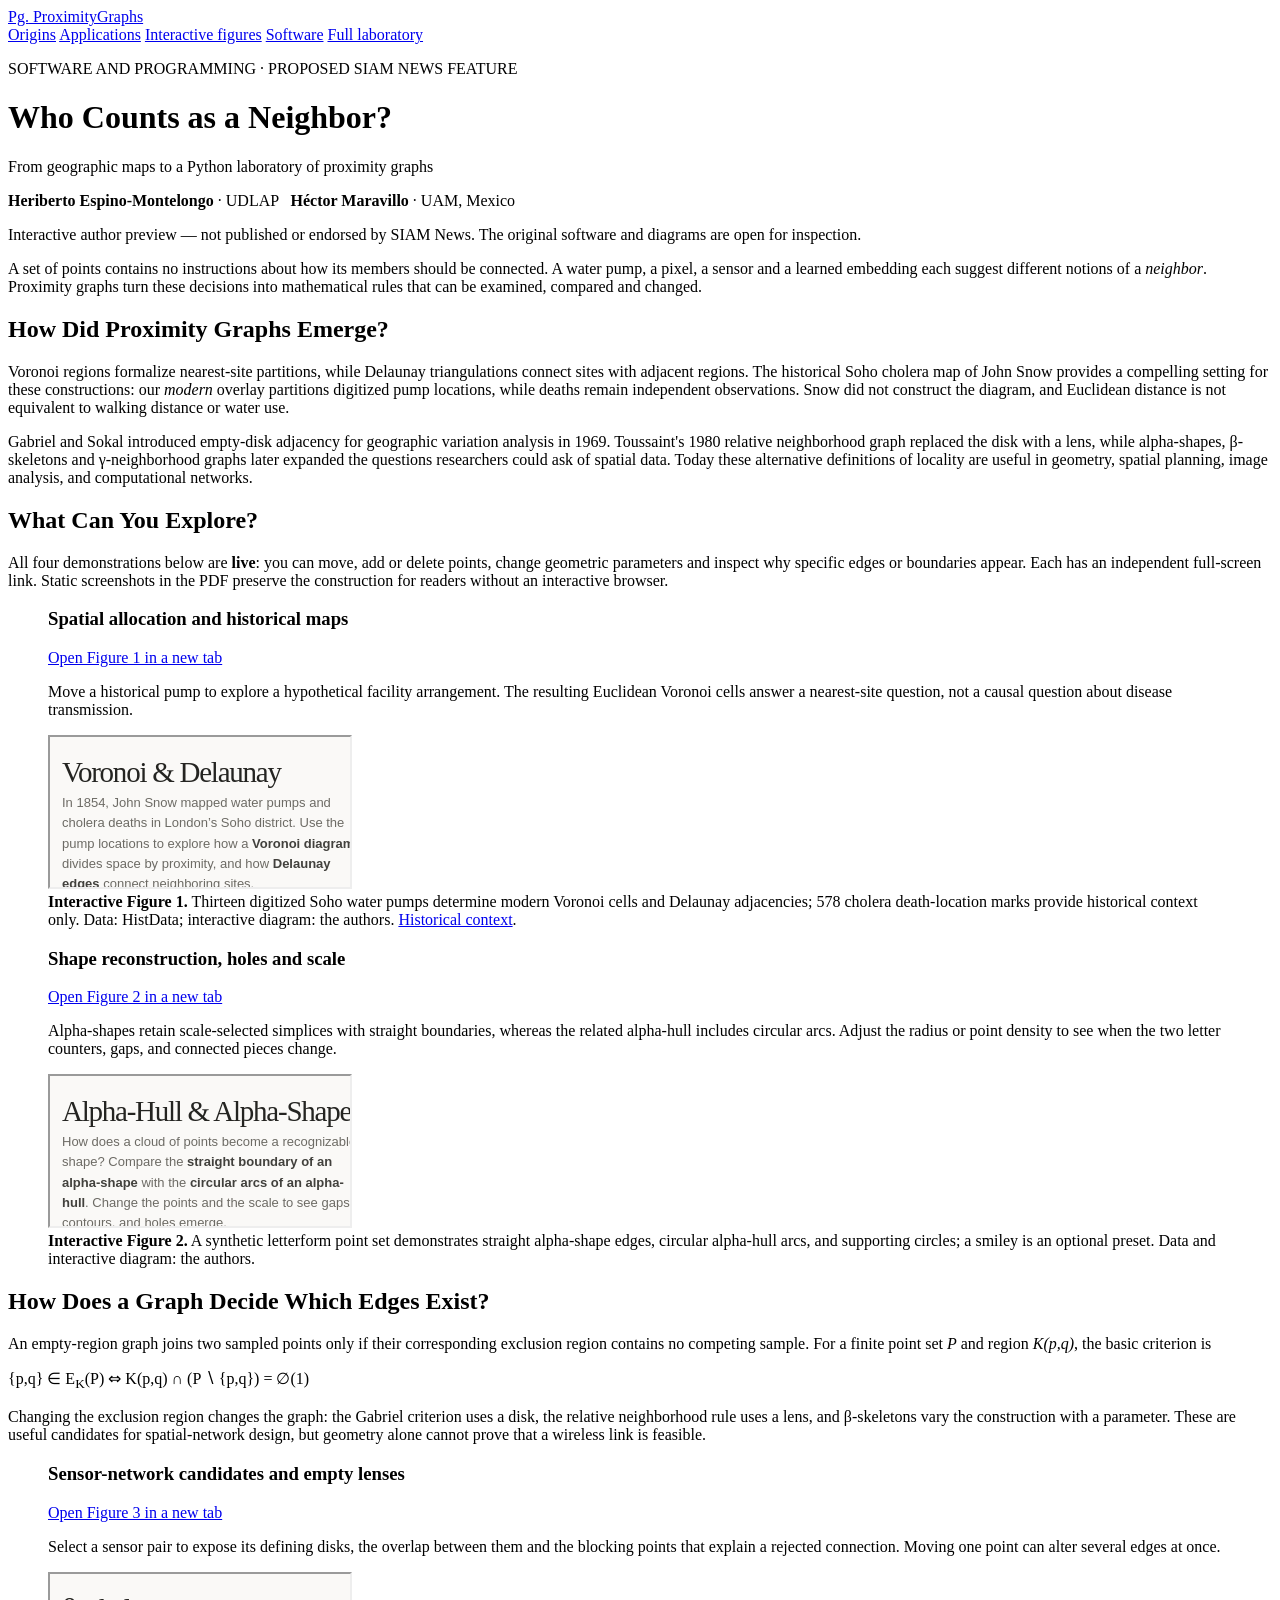
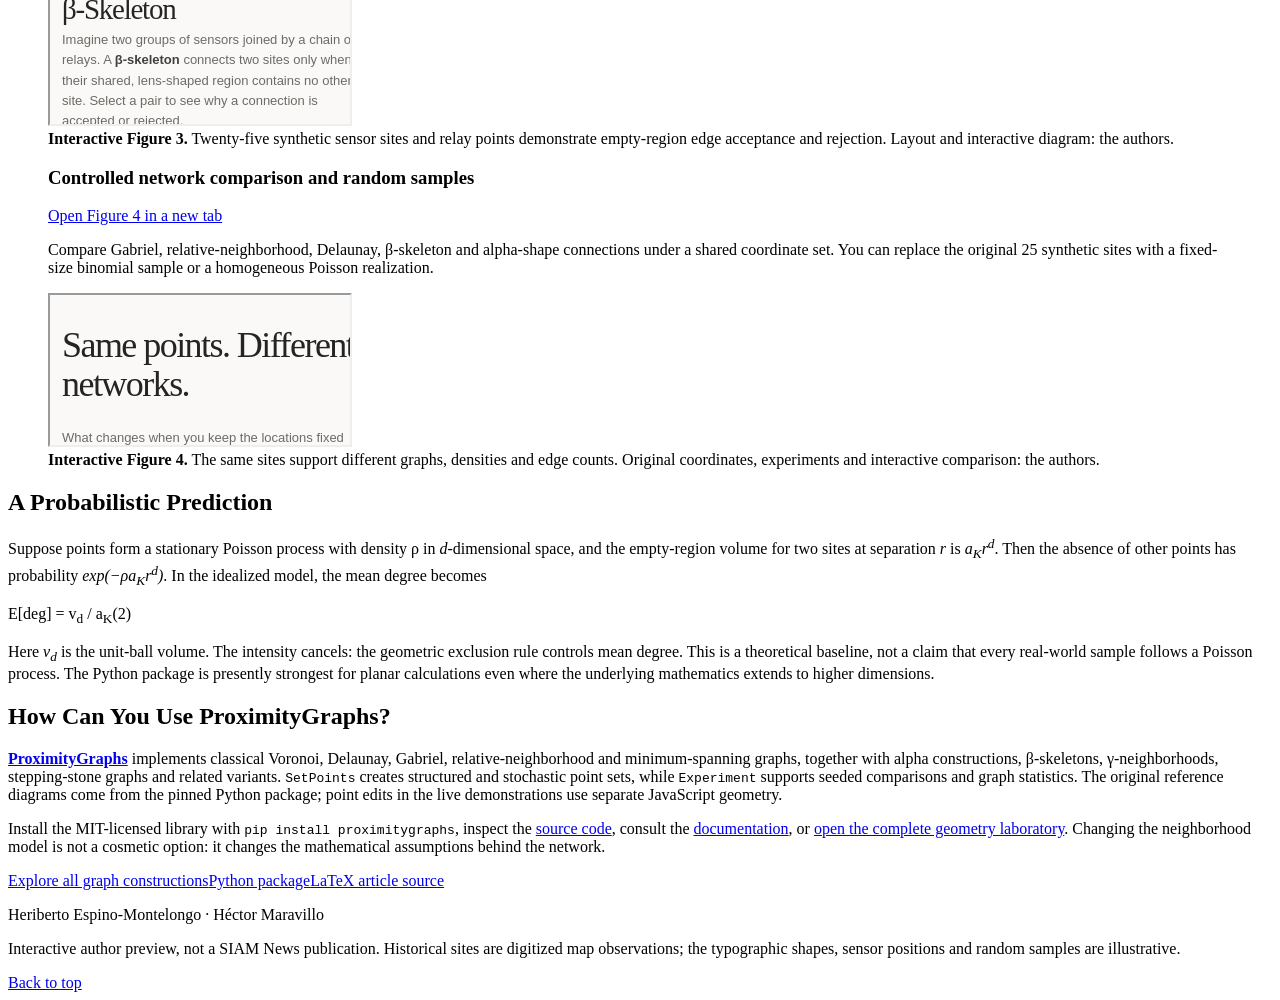
==== site/article.html @ e871942f "Create VisualPDE-style online article with four real embedded geometry laboratories, equations and c" ====
<!doctype html>
<html lang="en">
<head>
  <meta charset="utf-8">
  <meta name="viewport" content="width=device-width, initial-scale=1">
  <meta name="theme-color" content="#faf9f7">
  <meta name="description" content="Four live proximity graph experiments: historical Voronoi regions, alpha shape reconstruction, beta skeletons and controlled graph comparisons.">
  <meta property="og:title" content="Who Counts as a Neighbor? — Interactive ProximityGraphs Article">
  <meta property="og:description" content="The mathematics, history, applications, and four interactive geometric graph demonstrations.">
  <title>Who Counts as a Neighbor? | Interactive Article</title>
  <link rel="stylesheet" href="article.css">
</head>
<body>
  <header class="article-nav">
    <a class="article-brand" href="./"><span class="brand-mark">Pg.</span> ProximityGraphs</a>
    <nav aria-label="Article navigation">
      <a href="#history">Origins</a>
      <a href="#applications">Applications</a>
      <a href="#figure1">Interactive figures</a>
      <a href="#software">Software</a>
      <a href="./">Full laboratory</a>
    </nav>
  </header>
  <main class="article-content" id="top">
    <header class="article-heading">
      <p class="eyebrow">SOFTWARE AND PROGRAMMING · PROPOSED SIAM NEWS FEATURE</p>
      <h1>Who Counts as a Neighbor?</h1>
      <p class="subtitle">From geographic maps to a Python laboratory of proximity graphs</p>
      <p class="article-authors"><strong>Heriberto Espino-Montelongo</strong> <span>· UDLAP</span> &nbsp; <strong>Héctor Maravillo</strong> <span>· UAM, Mexico</span></p>
      <p class="draft-note">Interactive author preview — not published or endorsed by SIAM News. The original software and diagrams are open for inspection.</p>
    </header>
    <p class="article-lead">A set of points contains no instructions about how its members should be connected. A water pump, a pixel, a sensor and a learned embedding each suggest different notions of a <em>neighbor</em>. Proximity graphs turn these decisions into mathematical rules that can be examined, compared and changed.</p>
    <section id="history" class="article-section">
      <h2>How Did Proximity Graphs Emerge?</h2>
      <p>Voronoi regions formalize nearest-site partitions, while Delaunay triangulations connect sites with adjacent regions. The historical Soho cholera map of John Snow provides a compelling setting for these constructions: our <em>modern</em> overlay partitions digitized pump locations, while deaths remain independent observations. Snow did not construct the diagram, and Euclidean distance is not equivalent to walking distance or water use.</p>
      <p>Gabriel and Sokal introduced empty-disk adjacency for geographic variation analysis in 1969. Toussaint's 1980 relative neighborhood graph replaced the disk with a lens, while alpha-shapes, β-skeletons and γ-neighborhood graphs later expanded the questions researchers could ask of spatial data. Today these alternative definitions of locality are useful in geometry, spatial planning, image analysis, and computational networks.</p>
    </section>
    <section id="applications" class="article-section">
      <h2>What Can You Explore?</h2>
      <p>All four demonstrations below are <strong>live</strong>: you can move, add or delete points, change geometric parameters and inspect why specific edges or boundaries appear. Each has an independent full-screen link. Static screenshots in the PDF preserve the construction for readers without an interactive browser.</p>
    </section>
    <figure class="interactive-figure" id="figure1">
      <div class="figure-top"><h3>Spatial allocation and historical maps</h3><a href="./?embed=water" target="_blank" rel="noopener noreferrer">Open Figure 1 in a new tab</a></div>
      <p>Move a historical pump to explore a hypothetical facility arrangement. The resulting Euclidean Voronoi cells answer a nearest-site question, not a causal question about disease transmission.</p>
      <div class="embed-shell">
        <iframe src="./?embed=water" title="Interactive Figure 1: John Snow water pumps, Voronoi cells and Delaunay edges" loading="lazy"></iframe>
      </div>
      <figcaption><strong>Interactive Figure 1.</strong> Thirteen digitized Soho water pumps determine modern Voronoi cells and Delaunay adjacencies; 578 cholera death-location marks provide historical context only. Data: HistData; interactive diagram: the authors. <a href="#history">Historical context</a>.</figcaption>
    </figure>
    <figure class="interactive-figure" id="figure2">
      <div class="figure-top"><h3>Shape reconstruction, holes and scale</h3><a href="./?embed=habitat" target="_blank" rel="noopener noreferrer">Open Figure 2 in a new tab</a></div>
      <p>Alpha-shapes retain scale-selected simplices with straight boundaries, whereas the related alpha-hull includes circular arcs. Adjust the radius or point density to see when the two letter counters, gaps, and connected pieces change.</p>
      <div class="embed-shell">
        <iframe src="./?embed=habitat" title="Interactive Figure 2: serif Pg alpha shape, circular alpha hull, and supporting circles" loading="lazy"></iframe>
      </div>
      <figcaption><strong>Interactive Figure 2.</strong> A synthetic letterform point set demonstrates straight alpha-shape edges, circular alpha-hull arcs, and supporting circles; a smiley is an optional preset. Data and interactive diagram: the authors.</figcaption>
    </figure>
    <section class="article-section" id="empty-regions">
      <h2>How Does a Graph Decide Which Edges Exist?</h2>
      <p>An empty-region graph joins two sampled points only if their corresponding exclusion region contains no competing sample. For a finite point set <em>P</em> and region <em>K(p,q)</em>, the basic criterion is</p>
      <div class="equation" role="math" aria-label="An edge p q exists if and only if K of p q intersection P without p and q is empty. Equation one.">
        <span>{p,q} ∈ E<sub>K</sub>(P) ⇔ K(p,q) ∩ (P ∖ {p,q}) = ∅</span><span class="equation-number">(1)</span>
      </div>
      <p>Changing the exclusion region changes the graph: the Gabriel criterion uses a disk, the relative neighborhood rule uses a lens, and β-skeletons vary the construction with a parameter. These are useful candidates for spatial-network design, but geometry alone cannot prove that a wireless link is feasible.</p>
    </section>
    <figure class="interactive-figure" id="figure3">
      <div class="figure-top"><h3>Sensor-network candidates and empty lenses</h3><a href="./?embed=sensors" target="_blank" rel="noopener noreferrer">Open Figure 3 in a new tab</a></div>
      <p>Select a sensor pair to expose its defining disks, the overlap between them and the blocking points that explain a rejected connection. Moving one point can alter several edges at once.</p>
      <div class="embed-shell">
        <iframe src="./?embed=sensors" title="Interactive Figure 3: beta-skeleton sensor edges and empty-lune witnesses" loading="lazy"></iframe>
      </div>
      <figcaption><strong>Interactive Figure 3.</strong> Twenty-five synthetic sensor sites and relay points demonstrate empty-region edge acceptance and rejection. Layout and interactive diagram: the authors.</figcaption>
    </figure>
    <figure class="interactive-figure" id="figure4">
      <div class="figure-top"><h3>Controlled network comparison and random samples</h3><a href="./?embed=compare" target="_blank" rel="noopener noreferrer">Open Figure 4 in a new tab</a></div>
      <p>Compare Gabriel, relative-neighborhood, Delaunay, β-skeleton and alpha-shape connections under a shared coordinate set. You can replace the original 25 synthetic sites with a fixed-size binomial sample or a homogeneous Poisson realization.</p>
      <div class="embed-shell">
        <iframe src="./?embed=compare" title="Interactive Figure 4: two geometric graphs constructed on the exact same points" loading="lazy"></iframe>
      </div>
      <figcaption><strong>Interactive Figure 4.</strong> The same sites support different graphs, densities and edge counts. Original coordinates, experiments and interactive comparison: the authors.</figcaption>
    </figure>
    <section class="article-section" id="probability">
      <h2>A Probabilistic Prediction</h2>
      <p>Suppose points form a stationary Poisson process with density ρ in <em>d</em>-dimensional space, and the empty-region volume for two sites at separation <em>r</em> is <em>a<sub>K</sub>r<sup>d</sup></em>. Then the absence of other points has probability <em>exp(−ρa<sub>K</sub>r<sup>d</sup>)</em>. In the idealized model, the mean degree becomes</p>
      <div class="equation" role="math" aria-label="Expected degree equals v sub d divided by a sub K. Equation two.">
        <span>E[deg] = v<sub>d</sub> / a<sub>K</sub></span><span class="equation-number">(2)</span>
      </div>
      <p>Here <em>v<sub>d</sub></em> is the unit-ball volume. The intensity cancels: the geometric exclusion rule controls mean degree. This is a theoretical baseline, not a claim that every real-world sample follows a Poisson process. The Python package is presently strongest for planar calculations even where the underlying mathematics extends to higher dimensions.</p>
    </section>
    <section class="article-section" id="software">
      <h2>How Can You Use ProximityGraphs?</h2>
      <p><a href="https://github.com/ProximityGraphs/ProximityGraphs" target="_blank" rel="noopener noreferrer"><strong>ProximityGraphs</strong></a> implements classical Voronoi, Delaunay, Gabriel, relative-neighborhood and minimum-spanning graphs, together with alpha constructions, β-skeletons, γ-neighborhoods, stepping-stone graphs and related variants. <code>SetPoints</code> creates structured and stochastic point sets, while <code>Experiment</code> supports seeded comparisons and graph statistics. The original reference diagrams come from the pinned Python package; point edits in the live demonstrations use separate JavaScript geometry.</p>
      <p>Install the MIT-licensed library with <code>pip install proximitygraphs</code>, inspect the <a href="https://github.com/ProximityGraphs/ProximityGraphs" target="_blank" rel="noopener noreferrer">source code</a>, consult the <a href="https://proximitygraphs.github.io/ProximityGraphs/" target="_blank" rel="noopener noreferrer">documentation</a>, or <a href="./">open the complete geometry laboratory</a>. Changing the neighborhood model is not a cosmetic option: it changes the mathematical assumptions behind the network.</p>
      <div class="article-cta"><a href="./">Explore all graph constructions</a><a href="https://pypi.org/project/proximitygraphs/" target="_blank" rel="noopener noreferrer">Python package</a><a href="https://github.com/heri-espino/proximitygraphs-siam-figures/blob/main/article/main.tex" target="_blank" rel="noopener noreferrer">LaTeX article source</a></div>
    </section>
    <footer class="article-footer"><p>Heriberto Espino-Montelongo · Héctor Maravillo</p><p>Interactive author preview, not a SIAM News publication. Historical sites are digitized map observations; the typographic shapes, sensor positions and random samples are illustrative.</p><a href="#top">Back to top</a></footer>
  </main>
</body>
</html>
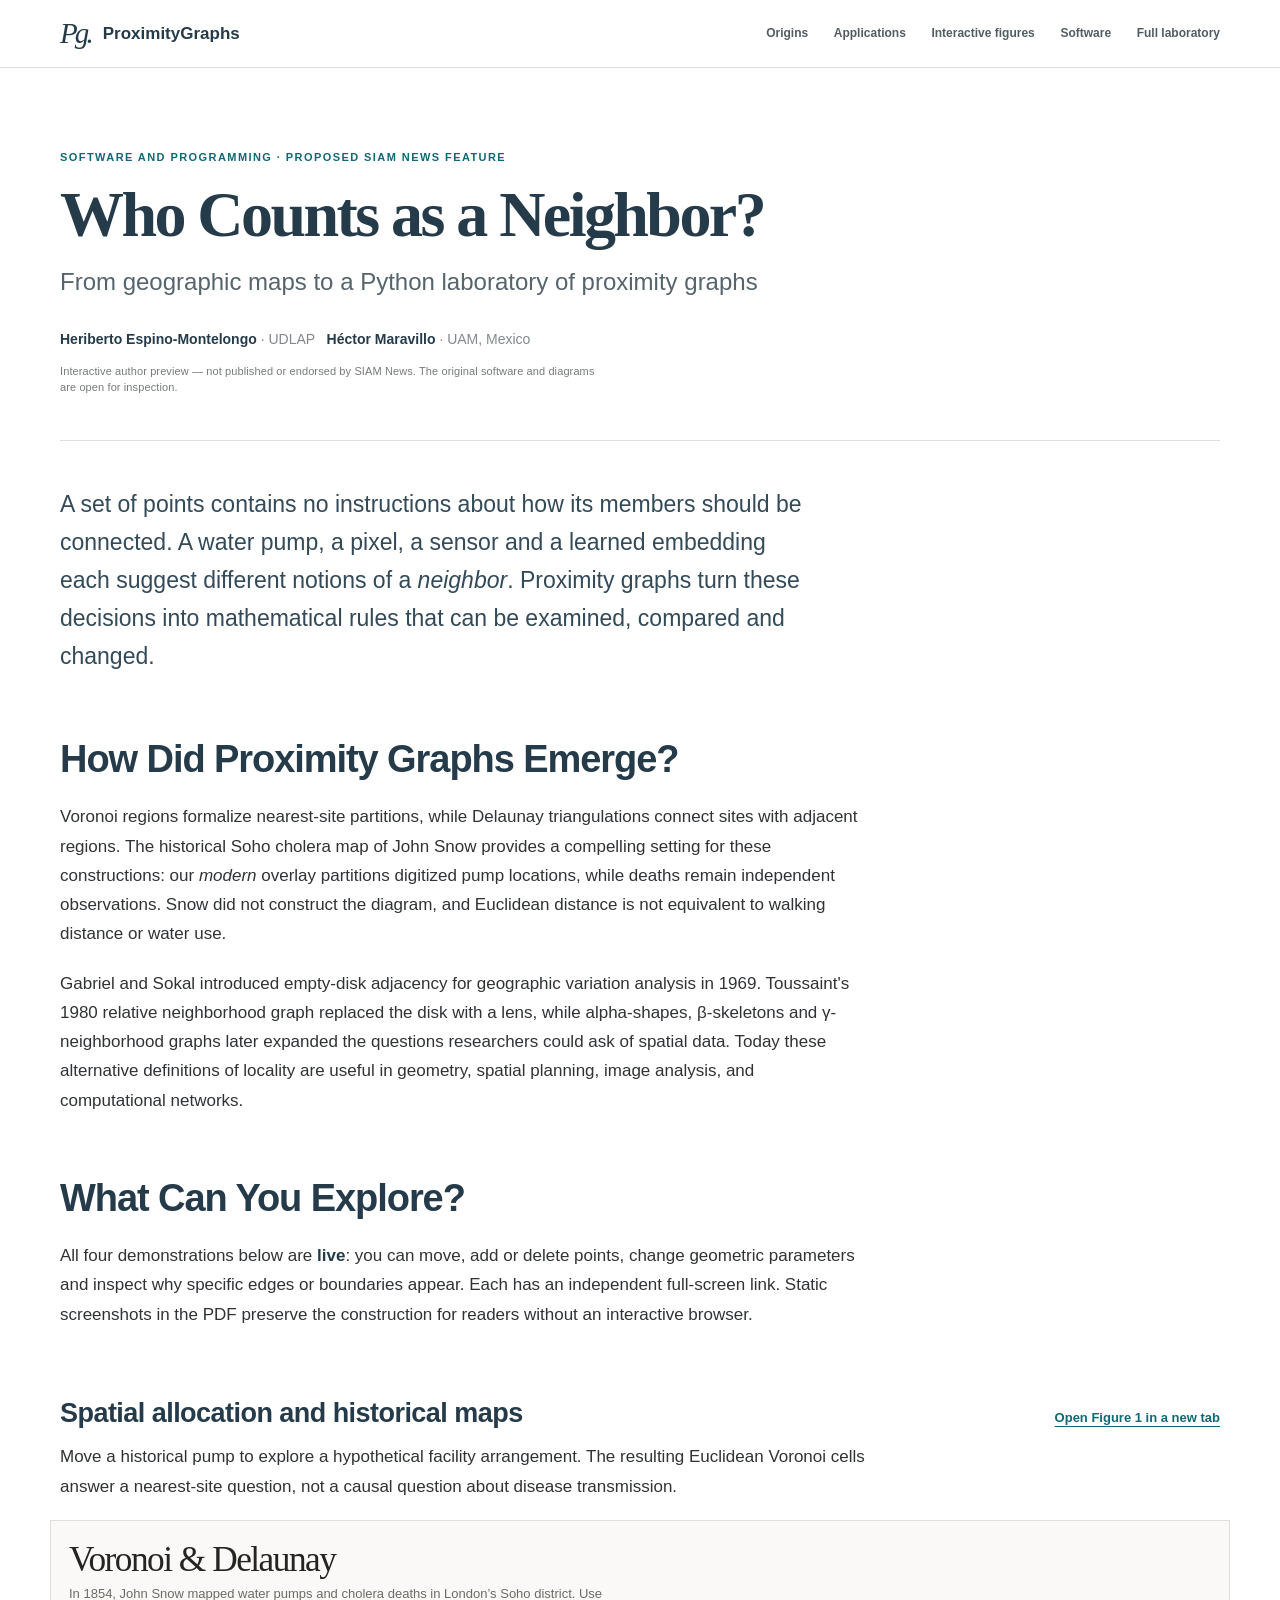
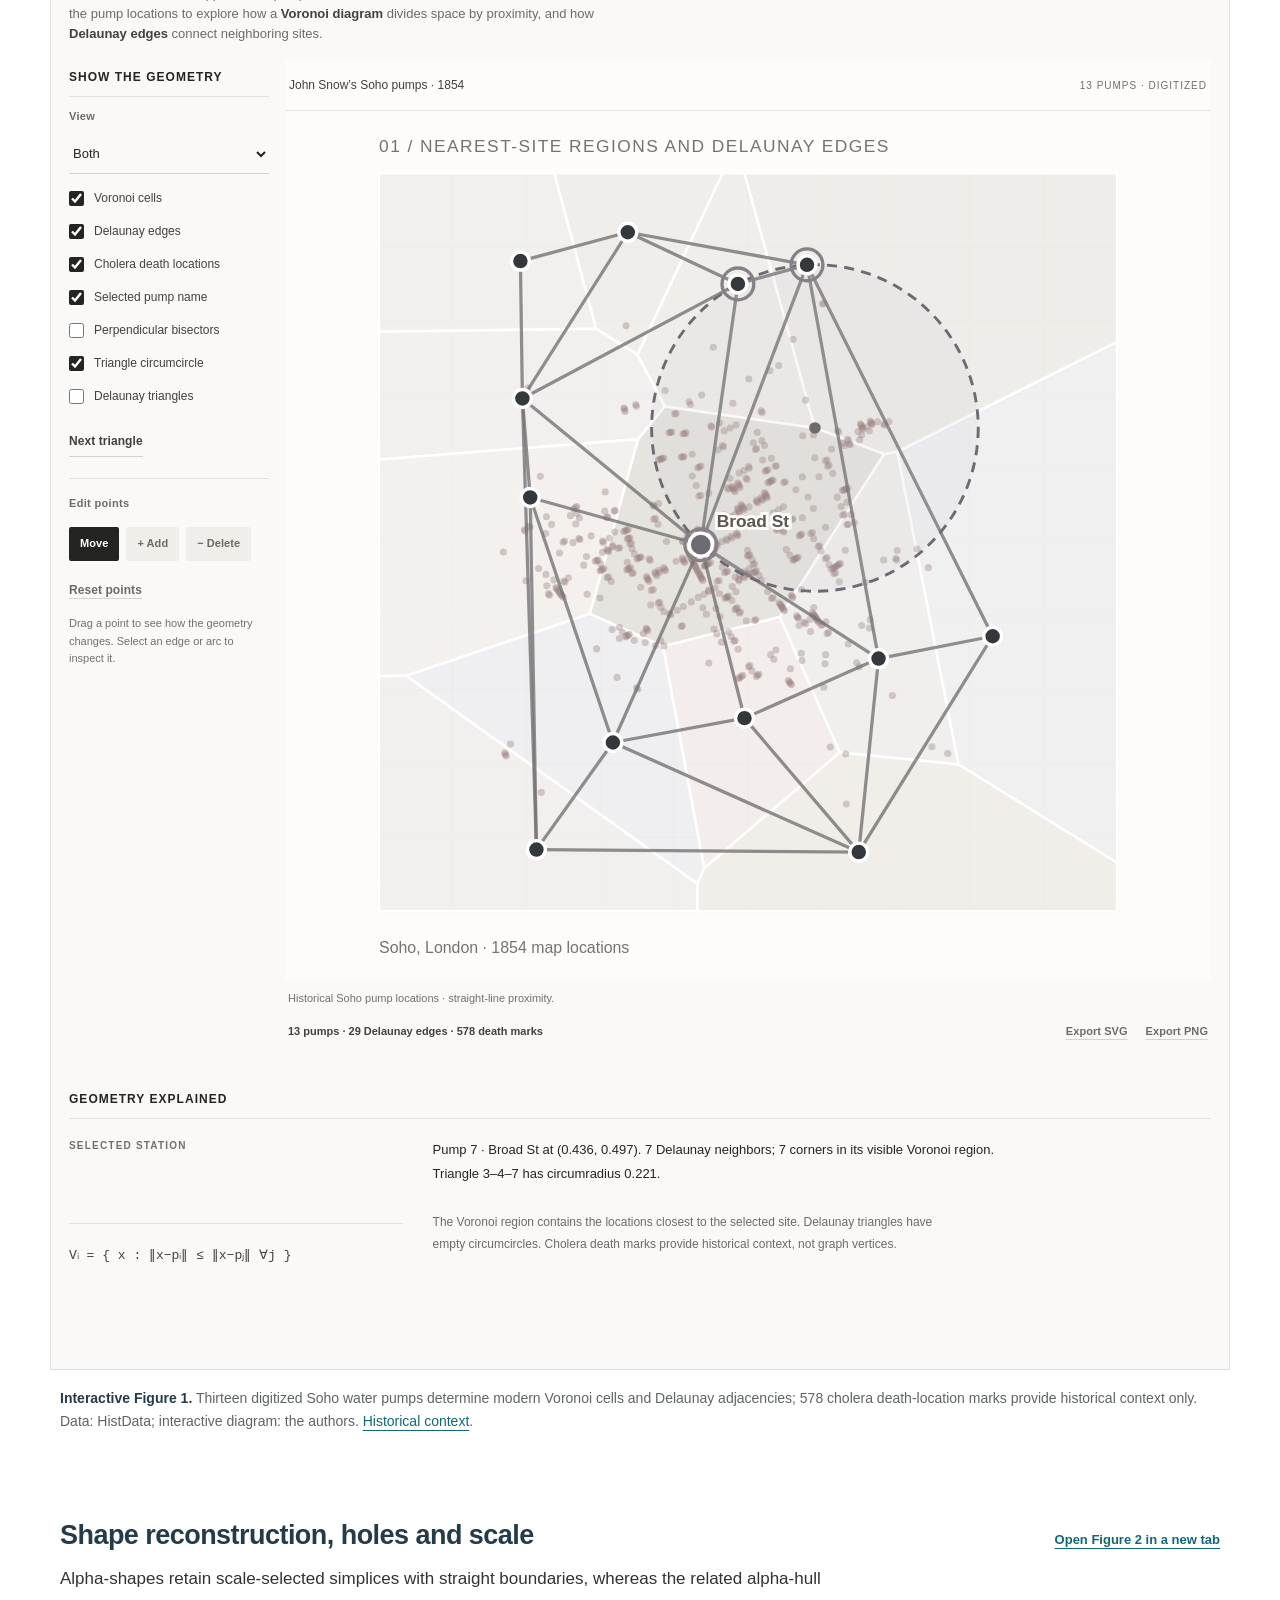
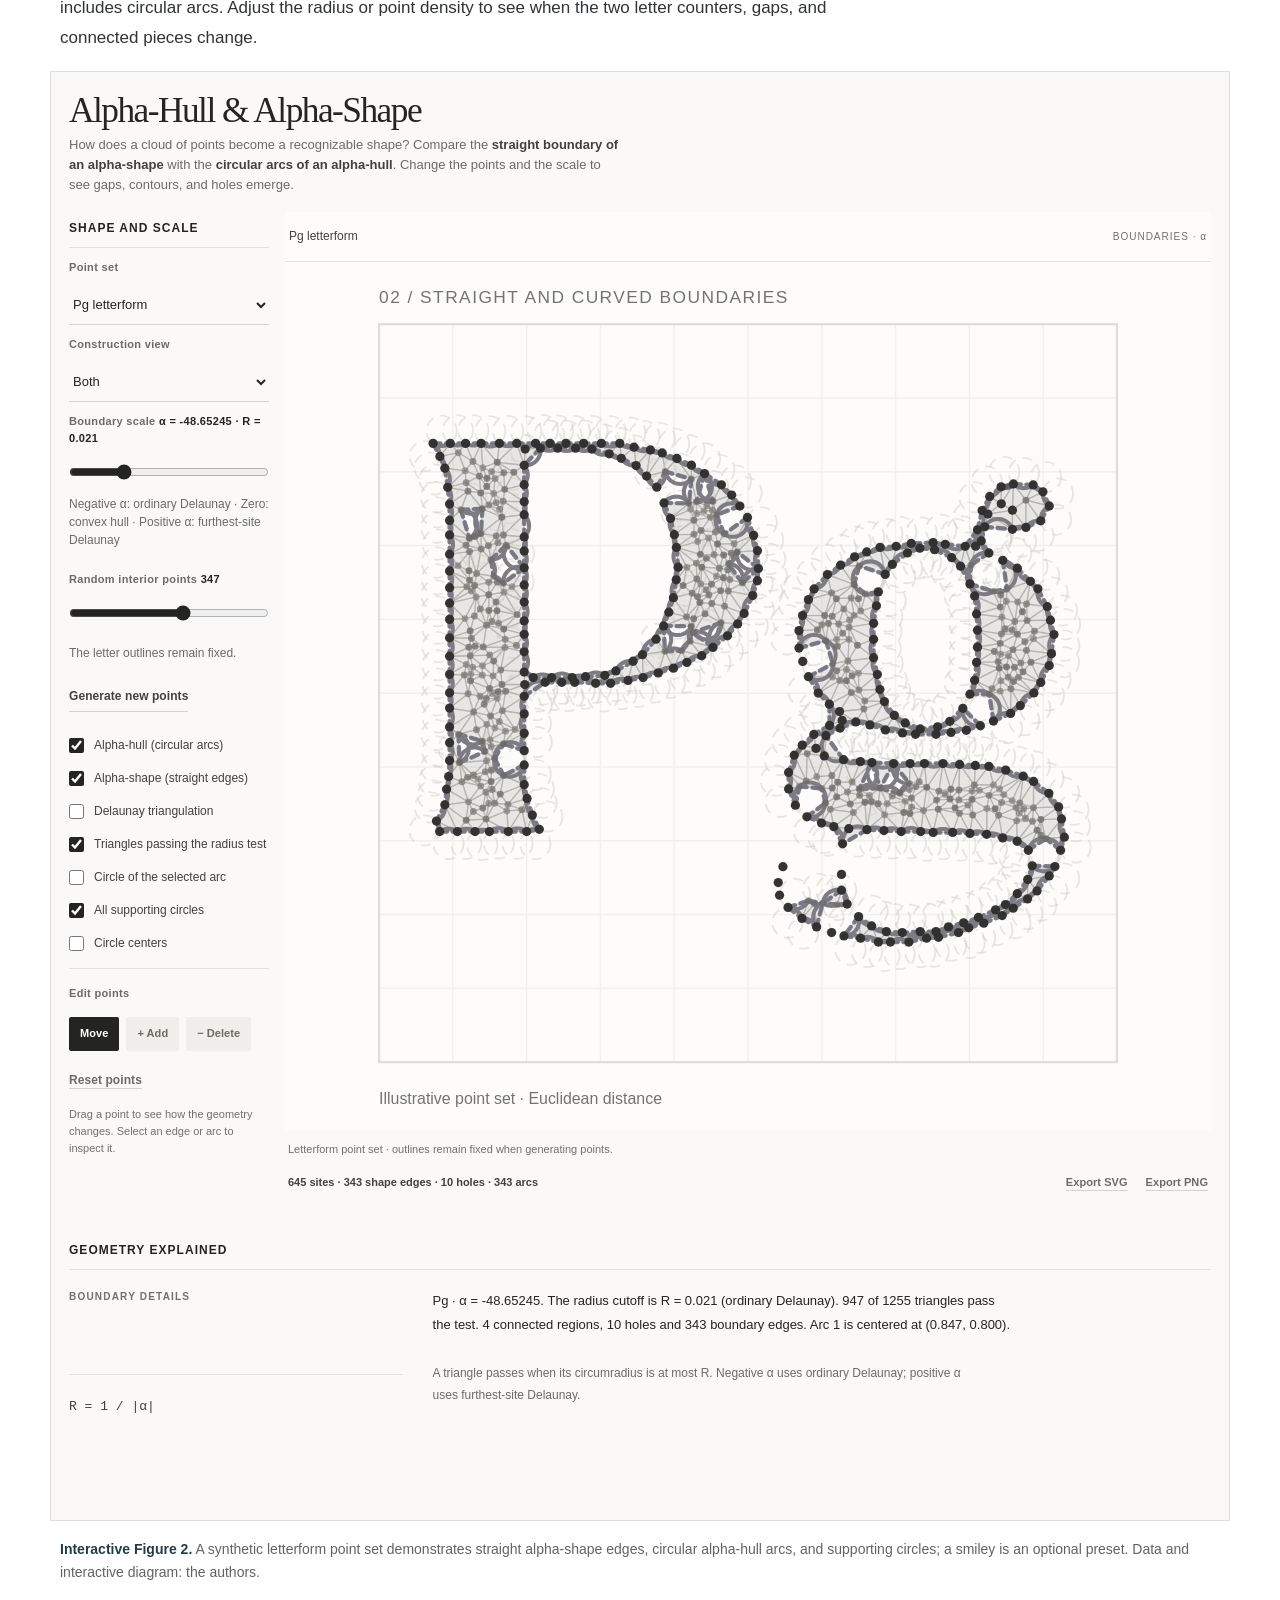
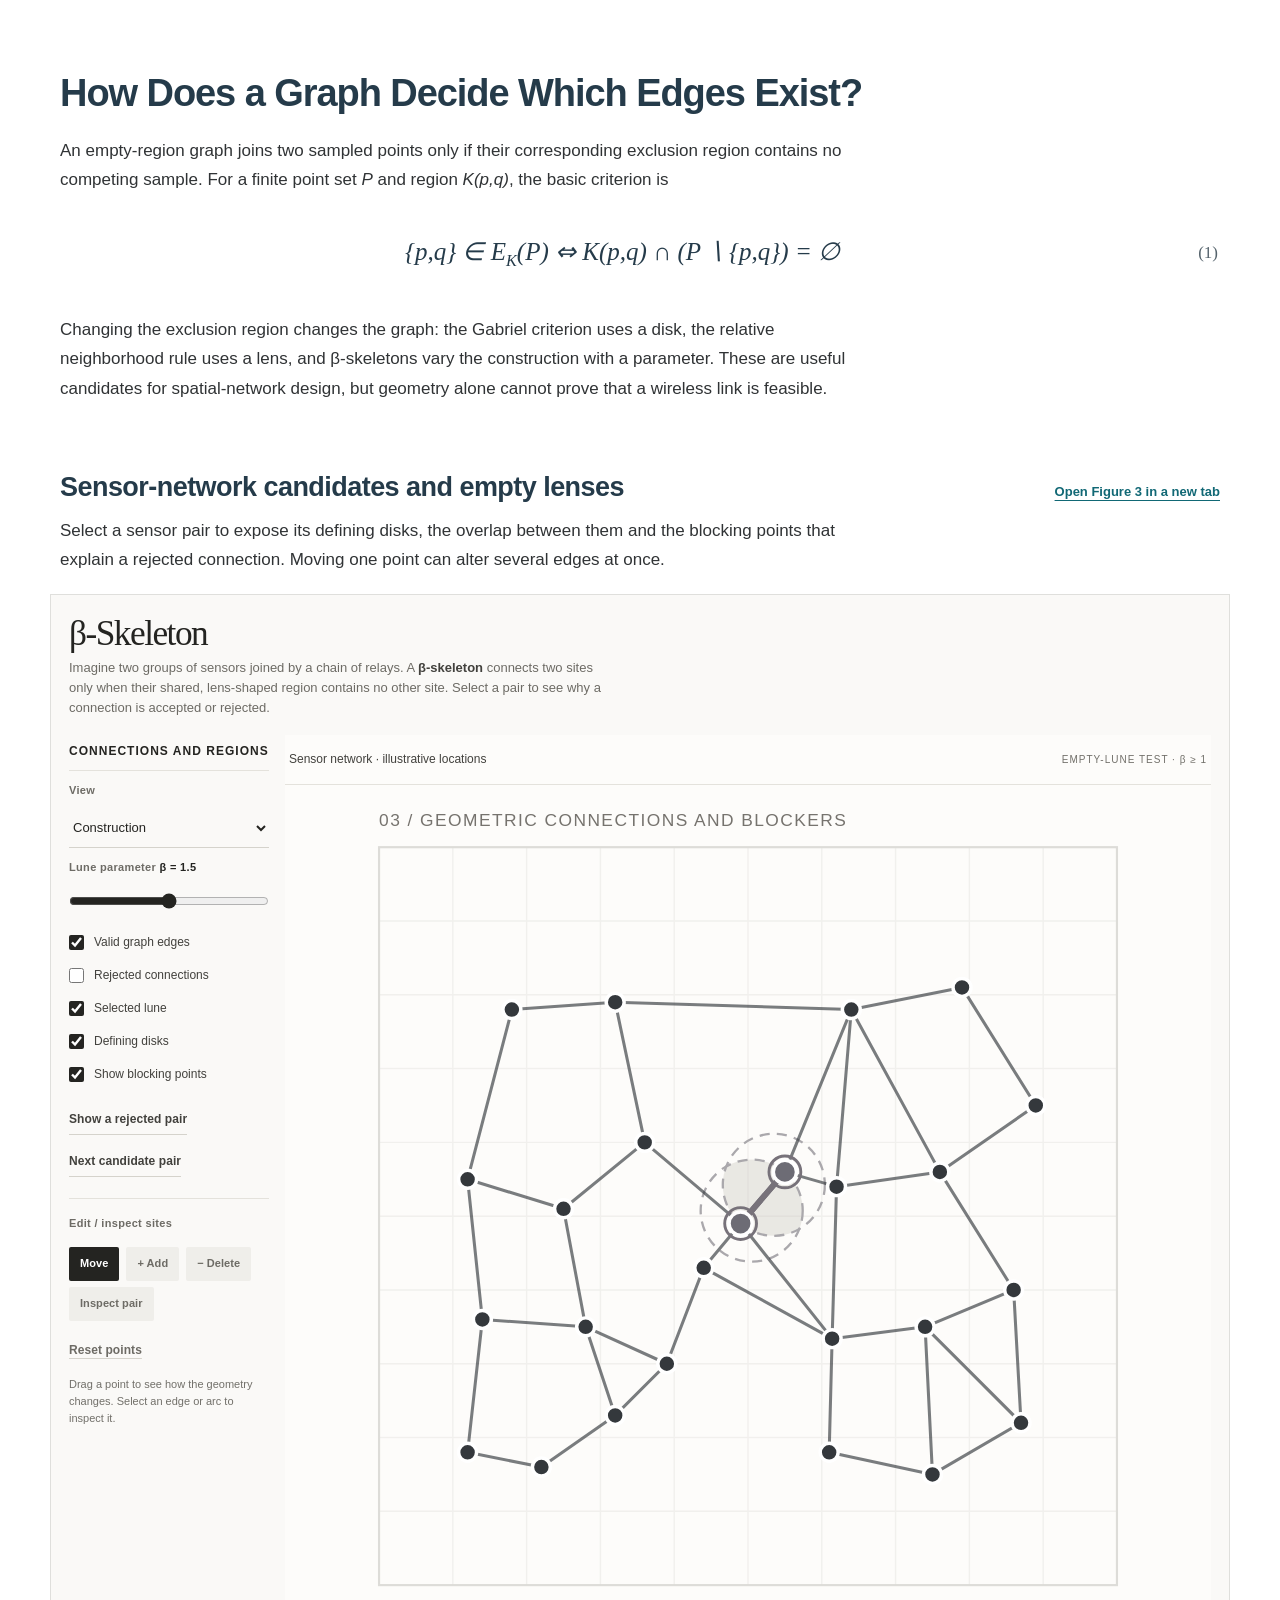
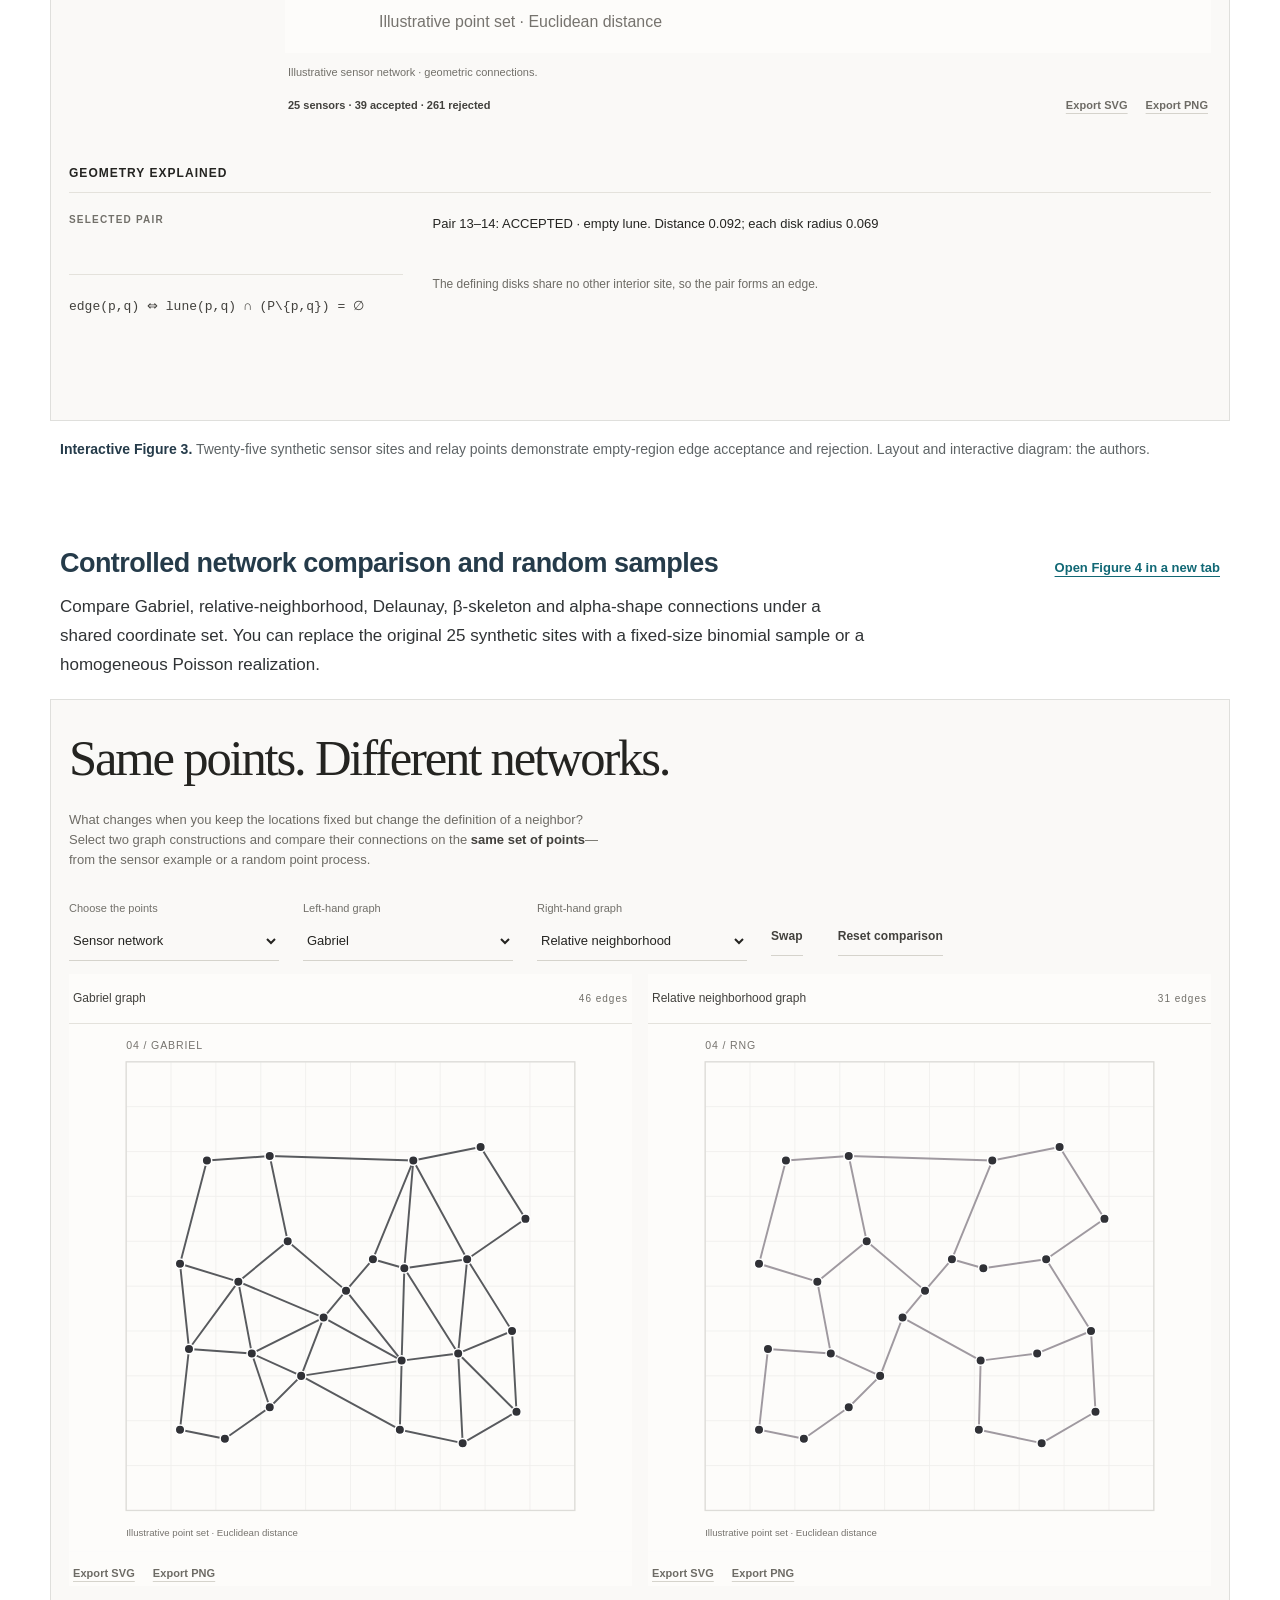
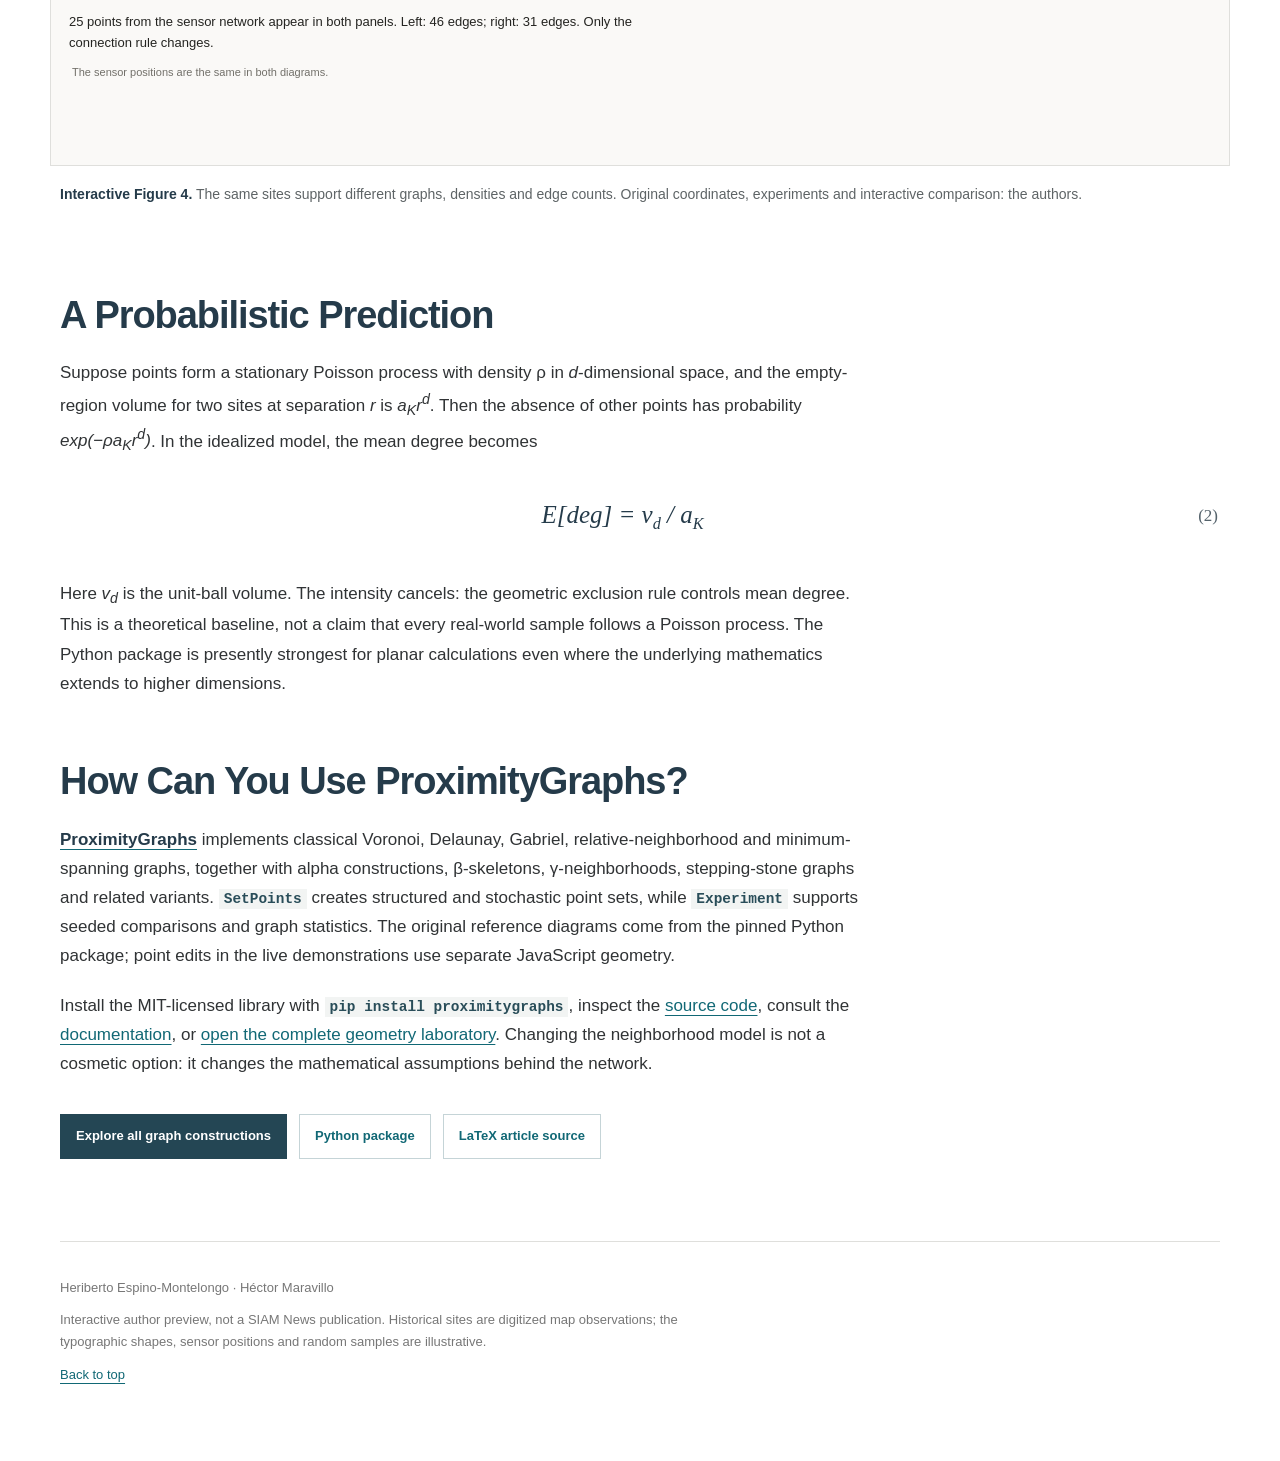
==== commit 9e5be0ea: "Load responsive complete-figure sizing in SIAM-style online article" ====
--- a/site/article.html
+++ b/site/article.html
@@ -9,6 +9,7 @@
   <meta property="og:description" content="The mathematics, history, applications, and four interactive geometric graph demonstrations.">
   <title>Who Counts as a Neighbor? | Interactive Article</title>
   <link rel="stylesheet" href="article.css">
+  <script src="article.js" defer></script>
 </head>
 <body>
   <header class="article-nav">
--- a/site/article.css
+++ b/site/article.css
@@ -0,0 +1,70 @@
+/* Original SIAM News-inspired editorial preview. Not a reproduction of SIAM's CSS. */
+:root { --ink:#253b4a; --muted:#646b6e; --accent:#116875; --line:#dfdfdc; --paper:#fff; --ground:#faf9f7; --serif:Georgia,"Iowan Old Style",serif; --sans:"Helvetica Neue",Arial,system-ui,sans-serif; }
+* { box-sizing: border-box; }
+html { scroll-behavior: smooth; scroll-padding-top: 100px; }
+body { margin:0; min-width:320px; background:var(--paper); font:17px/1.72 var(--sans); color:#303335; -webkit-font-smoothing:antialiased; }
+a { color:var(--accent); text-underline-offset:4px; }
+a:hover { text-decoration-thickness:2px; }
+a:focus-visible, iframe:focus-visible { outline:3px solid #206978; outline-offset:3px; }
+.article-nav { position:sticky;top:0;z-index:20;display:flex;align-items:center;justify-content:space-between;gap:28px;padding:12px max(25px,calc((100vw - 1160px)/2));min-height:68px;background:rgba(255,255,255,.96);border-bottom:1px solid var(--line); }
+.article-brand { display:flex;align-items:center;gap:12px;color:var(--ink);font-weight:650;text-decoration:none;white-space:nowrap; }
+.brand-mark { font:italic 29px/1 var(--serif);letter-spacing:-.1em; }
+.article-nav nav { display:flex;align-items:center;justify-content:flex-end;gap:clamp(10px,2vw,27px);flex-wrap:wrap; }
+.article-nav nav a { text-decoration:none;color:#525d61;font-size:12px;font-weight:600; }
+.article-nav nav a:hover { color:var(--accent);text-decoration:underline; }
+.article-content { width:min(1160px,calc(100% - clamp(32px,8vw,120px)));margin:0 auto; }
+.article-heading { padding:83px 0 44px; border-bottom:1px solid var(--line); }
+.eyebrow { font:600 11px/1.2 var(--sans); letter-spacing:.13em; color:var(--accent);margin:0 0 17px; }
+h1,h2,h3 { color:var(--ink); }
+h1 { font:600 clamp(46px,5vw,72px)/1.07 var(--serif);letter-spacing:-.04em;margin:0 0 15px; }
+.subtitle { margin:0 0 29px; color:#56646c; font-size:clamp(18px,2.2vw,24px);line-height:1.4; }
+.article-authors { margin:0 0 13px;font-size:14px; }
+.article-authors strong {color:var(--ink);}
+.article-authors span {color:#81898e;}
+.draft-note { font-size:11px;line-height:1.45;letter-spacing:.01em;color:#777b7c;max-width:90ch;margin:0; }
+.article-lead { font-size:clamp(19px,2vw,23px);line-height:1.65;color:#334a59;max-width:58ch;font-weight:420;margin:45px 0 50px; }
+.article-section { margin:60px 0 52px; }
+.article-section h2 {font:700 clamp(29px,3.2vw,38px)/1.25 var(--sans);letter-spacing:-.028em;margin:0 0 19px;}
+.article-section p {max-width:85ch;margin:0 0 20px;}
+.article-section strong {color:var(--ink);}
+.interactive-figure { margin:68px -10px 86px; }
+.figure-top {display:flex;align-items:baseline;justify-content:space-between;gap:20px;margin:0 10px 13px;flex-wrap:wrap;}
+.figure-top h3 {font:700 clamp(21px,2.5vw,27px)/1.2 var(--sans);letter-spacing:-.02em;margin:0;}
+.figure-top a {font-size:13px;font-weight:600;white-space:nowrap;}
+.interactive-figure > p {margin:0 10px 19px;max-width:86ch;}
+.embed-shell {background:var(--ground);border:1px solid var(--line);overflow:hidden;position:relative;}
+.embed-shell iframe {display:block;width:100%;height:720px;border:0;background:var(--ground);}
+figcaption {font-size:14px;line-height:1.64;color:#5e6466;margin:17px 10px 0;}
+figcaption strong {color:var(--ink);}
+.equation {display:flex;align-items:center;justify-content:center;position:relative;max-width:100%;overflow-x:auto;white-space:nowrap;margin:30px auto 34px;padding:8px 55px 8px 20px;font:italic clamp(15px,2.5vw,25px)/1.5 var(--serif);color:var(--ink);text-align:center;}
+.equation sub,.equation sup {font-size:65%;}
+.equation-number {position:absolute;right:2px;font:normal 17px var(--serif);color:#55636c;}
+code {font:600 .85em "SFMono-Regular",Consolas,monospace;color:#294d59;background:#f2f4f3;padding:2px 5px;white-space:nowrap;}
+.article-cta {display:flex;flex-wrap:wrap;gap:12px;margin:36px 0 0;}
+.article-cta a {padding:10px 15px;border:1px solid #c5d4d7;text-decoration:none;font-size:13px;font-weight:650;}
+.article-cta a:first-child {background:#244654;color:white;border-color:#244654;}
+.article-footer {border-top:1px solid var(--line);padding:35px 0 75px;margin-top:82px;color:#777;font-size:13px;}
+.article-footer p {max-width:90ch;margin:0 0 10px;}
+@media(max-width:850px){
+ .article-nav {position:static;align-items:flex-start;flex-direction:column;gap:8px;padding:13px 22px;}
+ .article-nav nav {justify-content:flex-start;gap:9px 18px;}
+ .article-content {width:calc(100% - 36px);}
+ .article-heading {padding:51px 0 26px;}
+ .article-lead {margin:34px 0;}
+ .interactive-figure {margin:45px -4px 64px;}
+ .embed-shell iframe {height:820px;}
+ .figure-top {display:block;}
+ .figure-top a {display:inline-block;margin:9px 0 0;}
+}
+@media(max-width:520px) {
+ body{font-size:15px;}
+ .article-nav nav a{font-size:11px;}
+ h1{font-size:45px;}
+ .article-section{margin:44px 0;}
+ .interactive-figure{margin:41px -4px 56px;}
+ .embed-shell iframe{height:790px;}
+ .equation{font-size:14px;padding-right:33px;}
+ .equation-number{font-size:12px;}
+ .article-authors{line-height:1.8;}
+}
+@media(prefers-reduced-motion:reduce){html{scroll-behavior:auto;}}
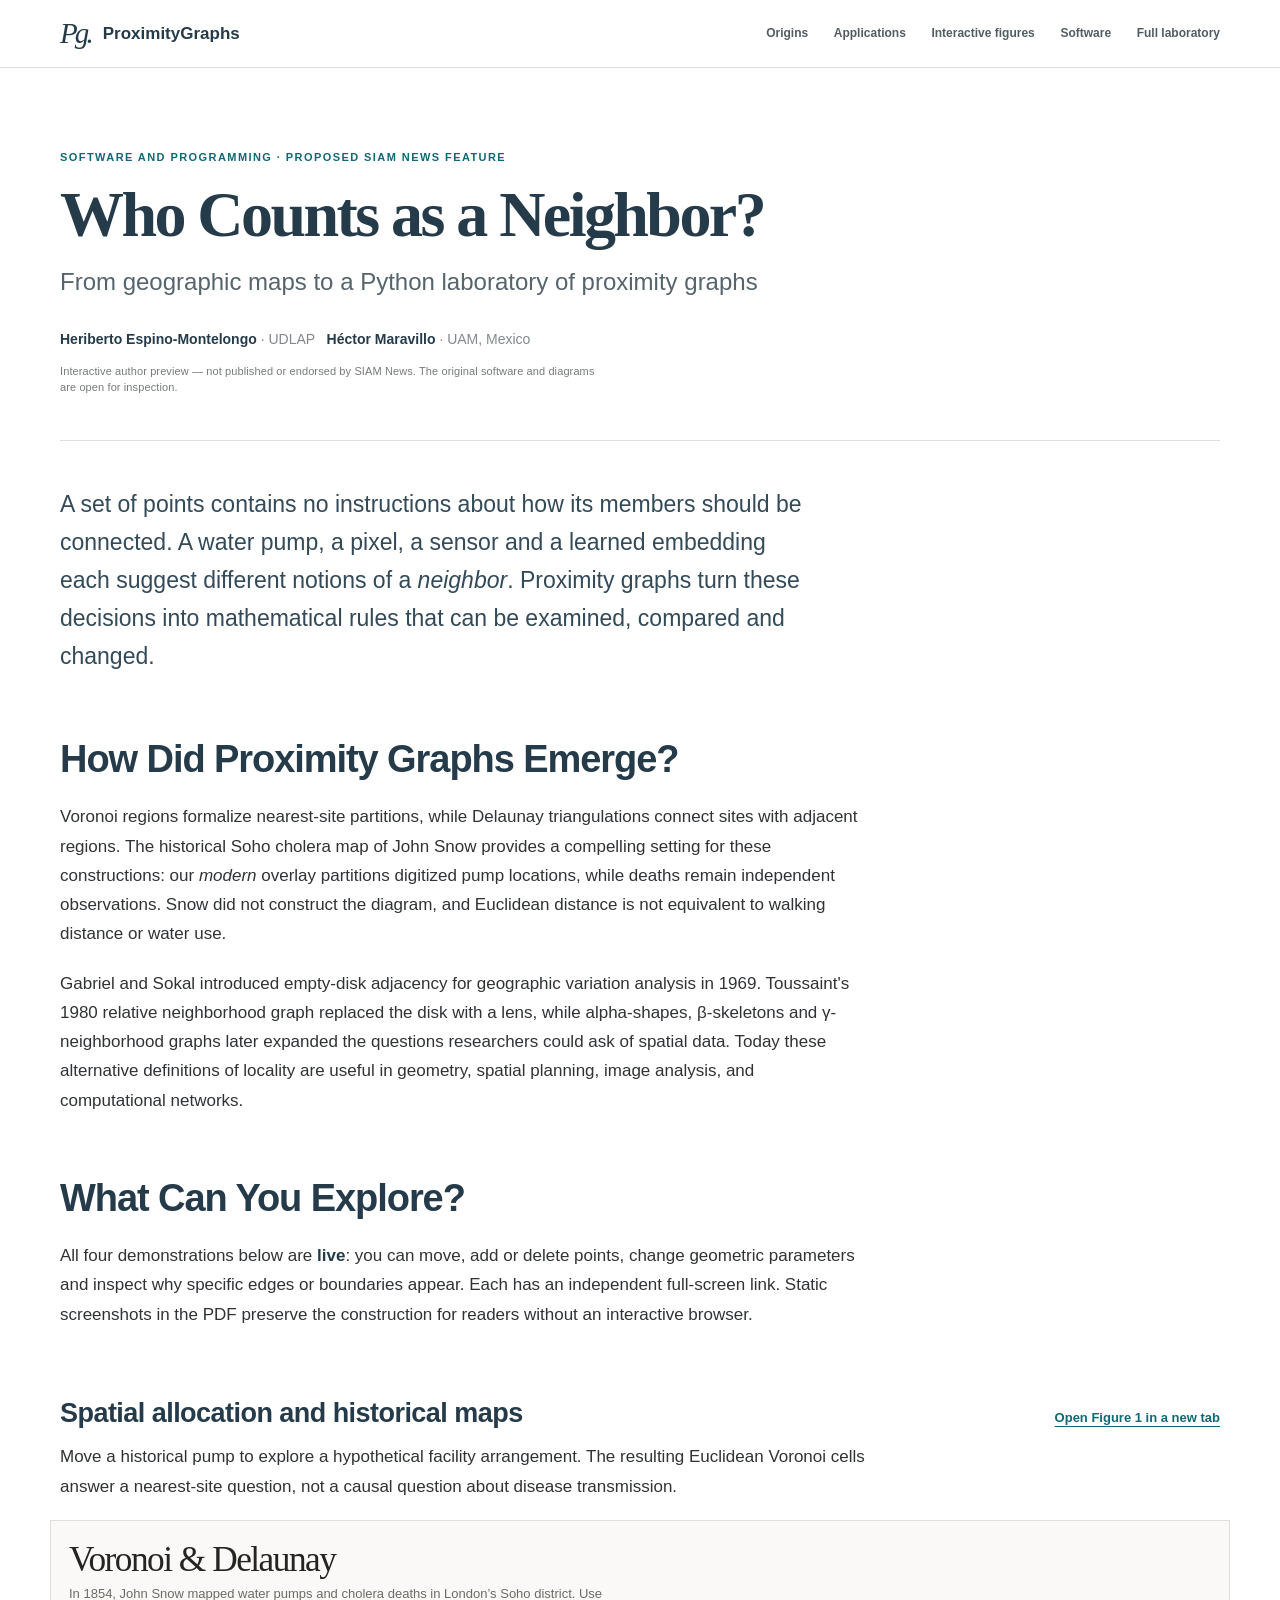
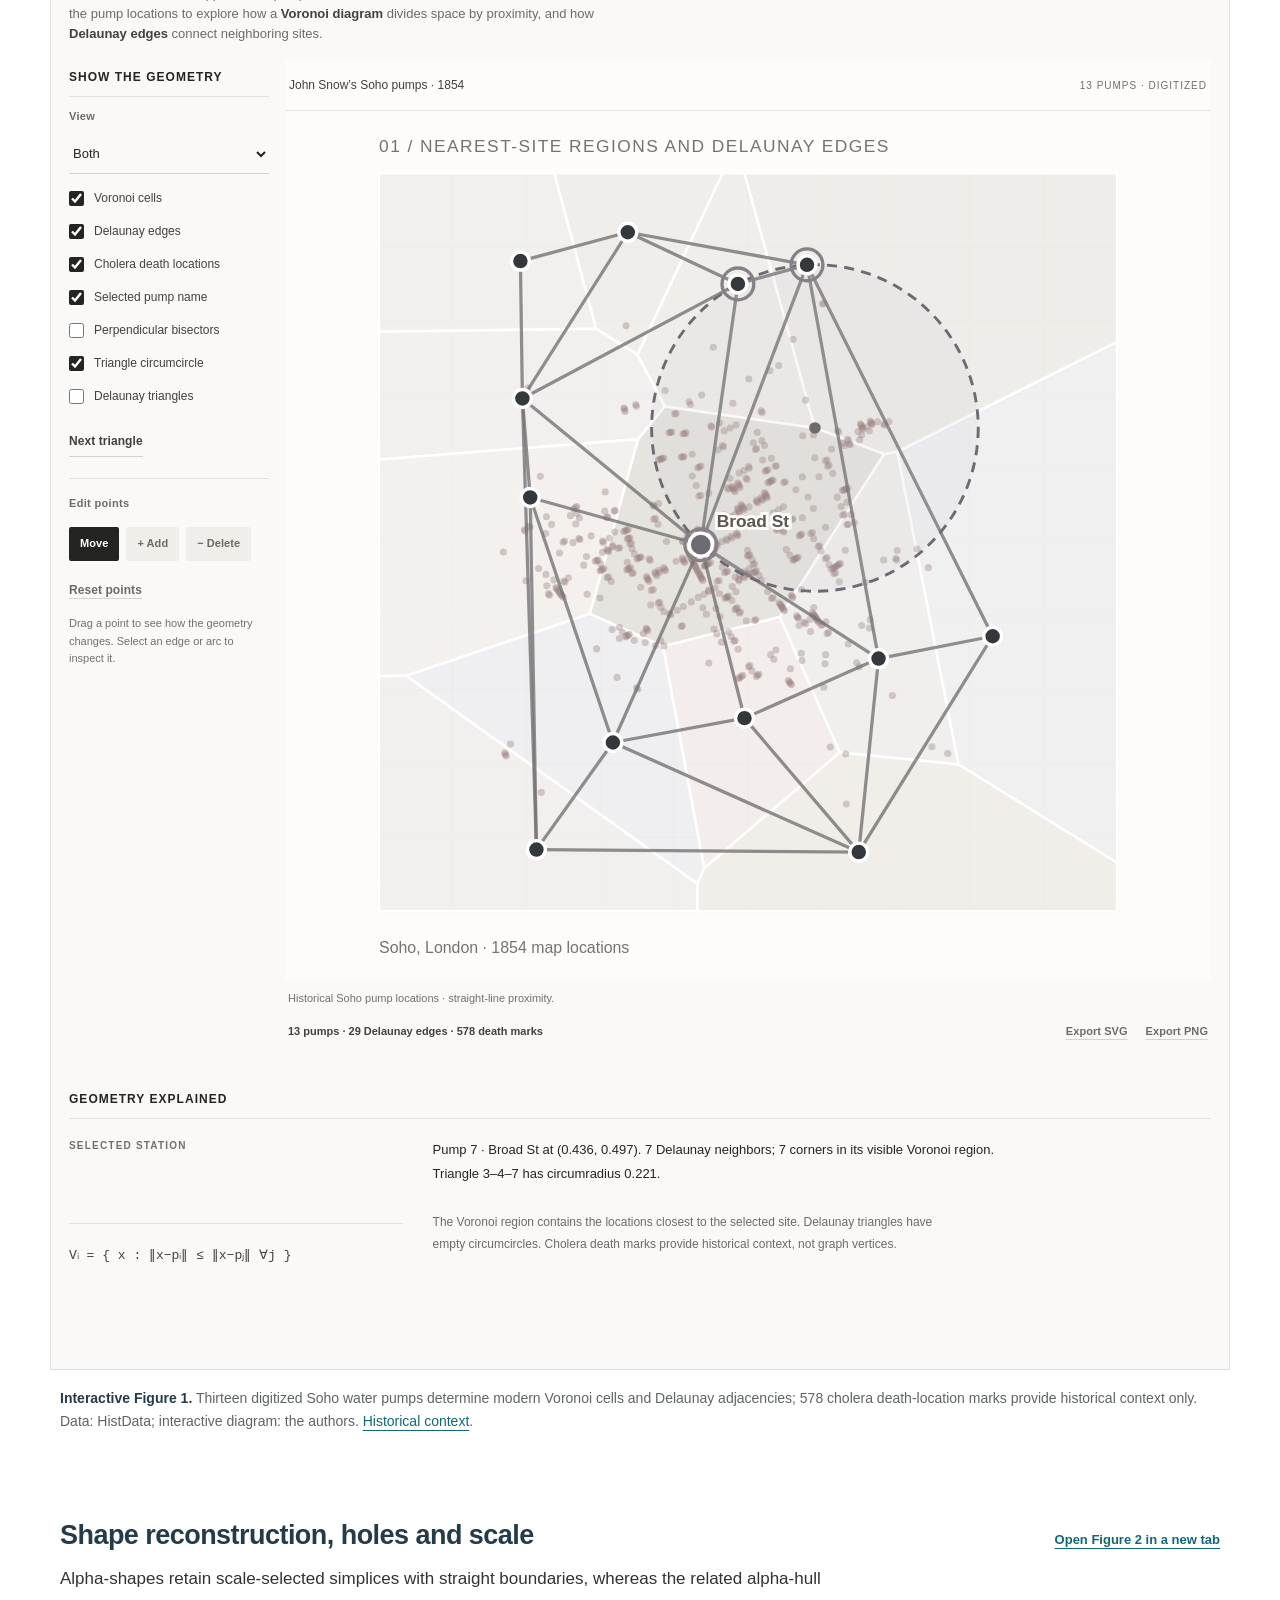
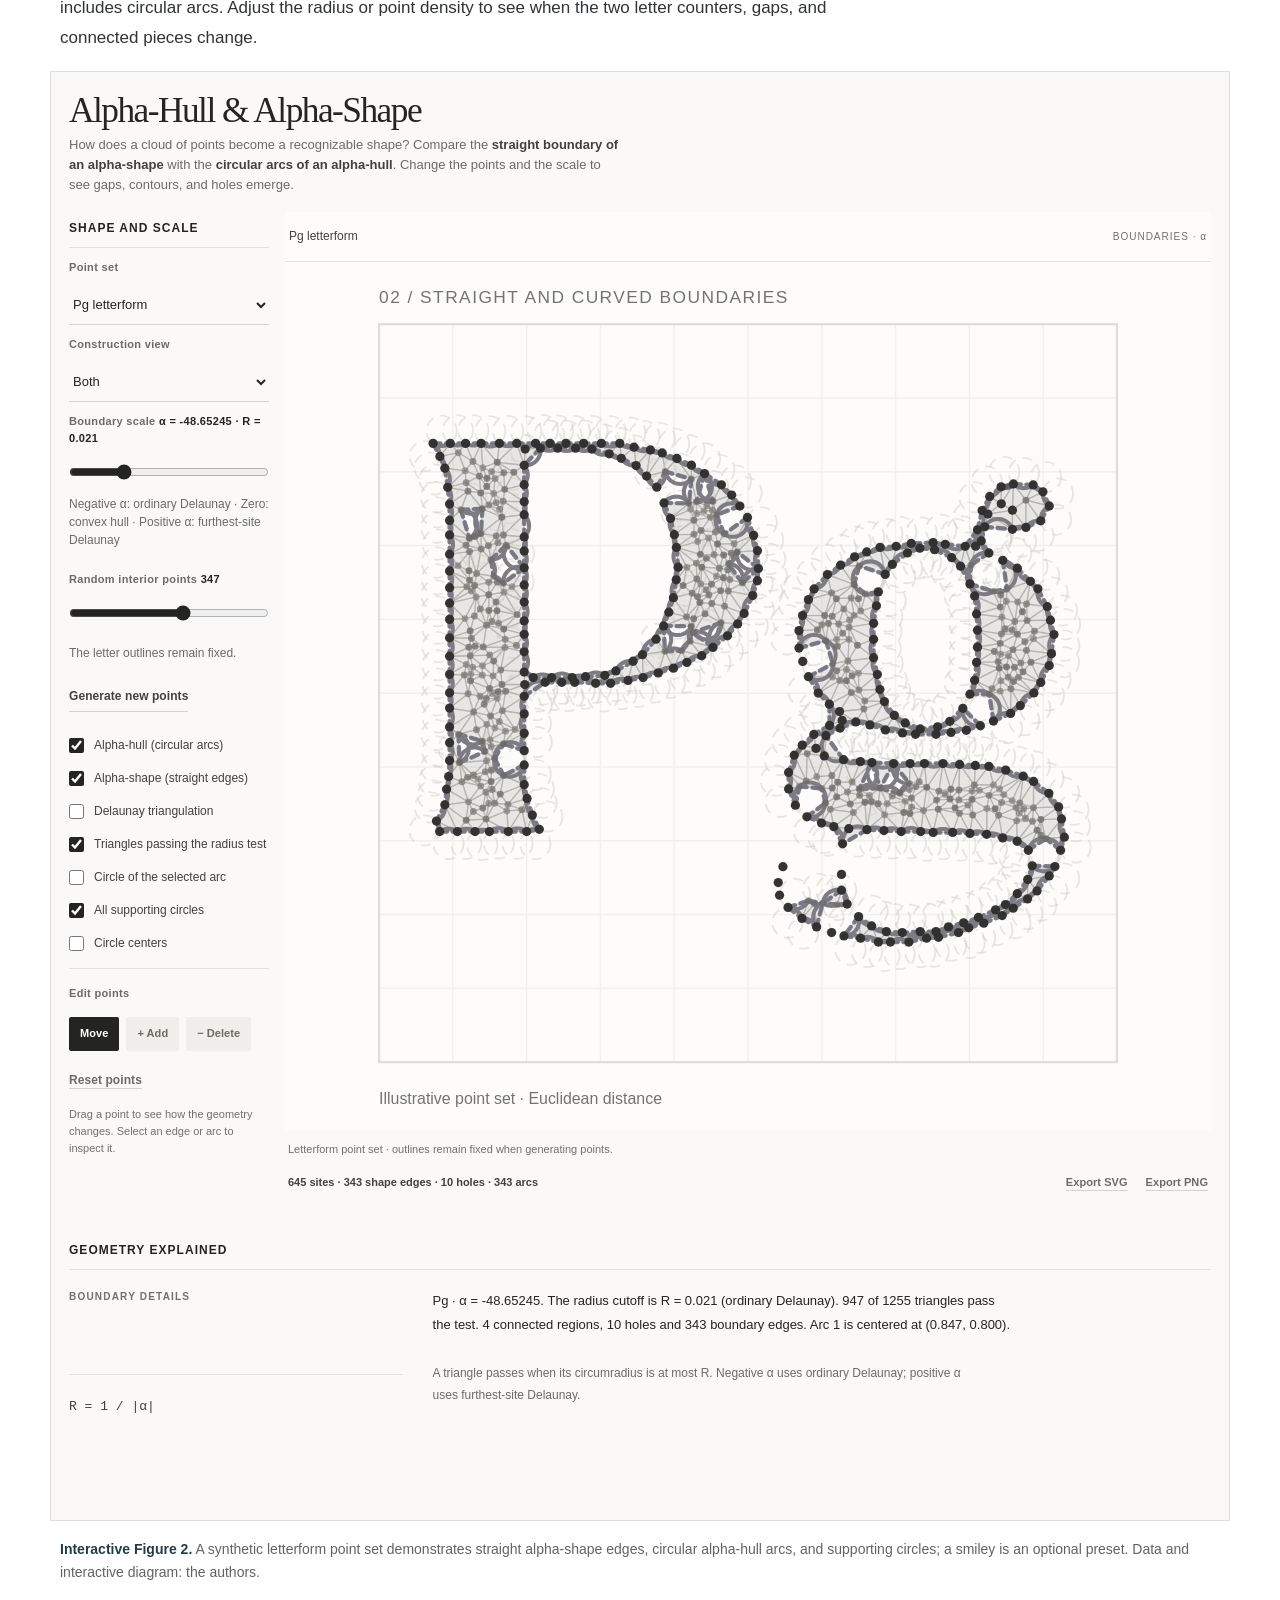
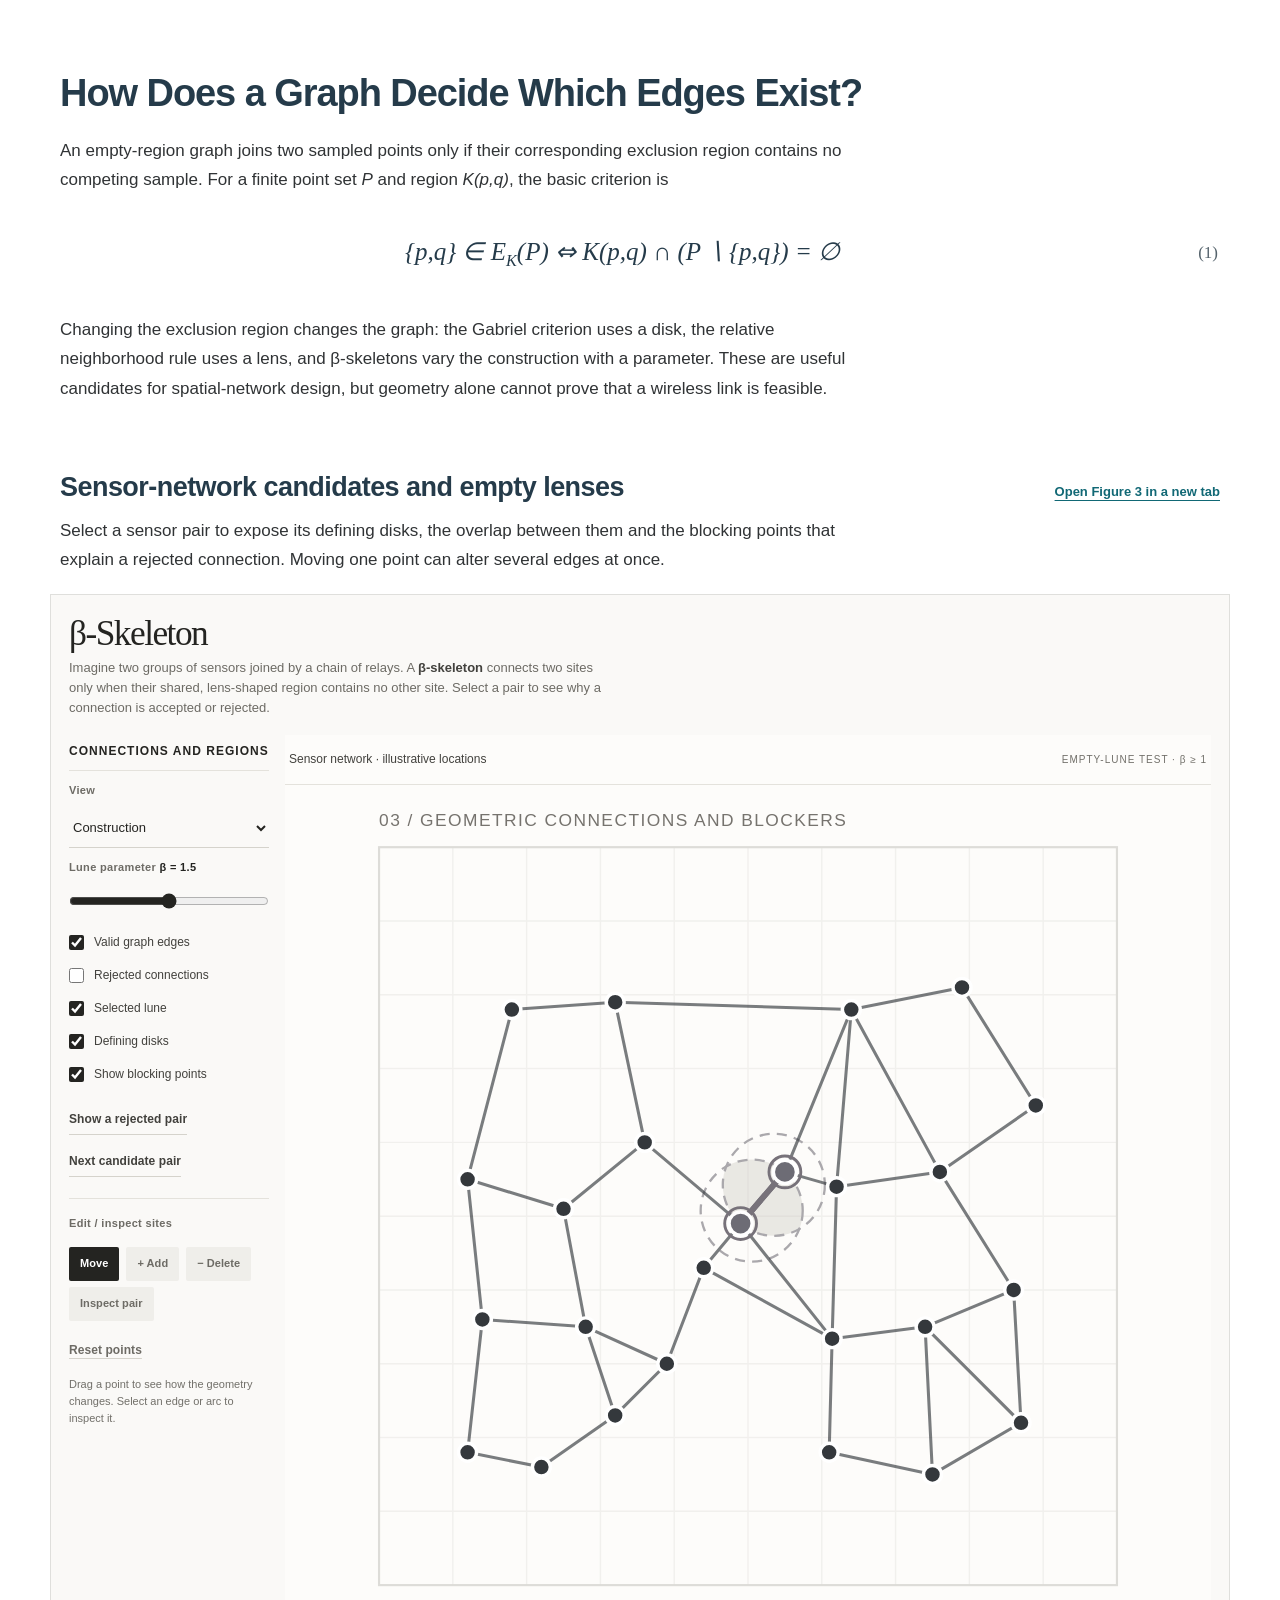
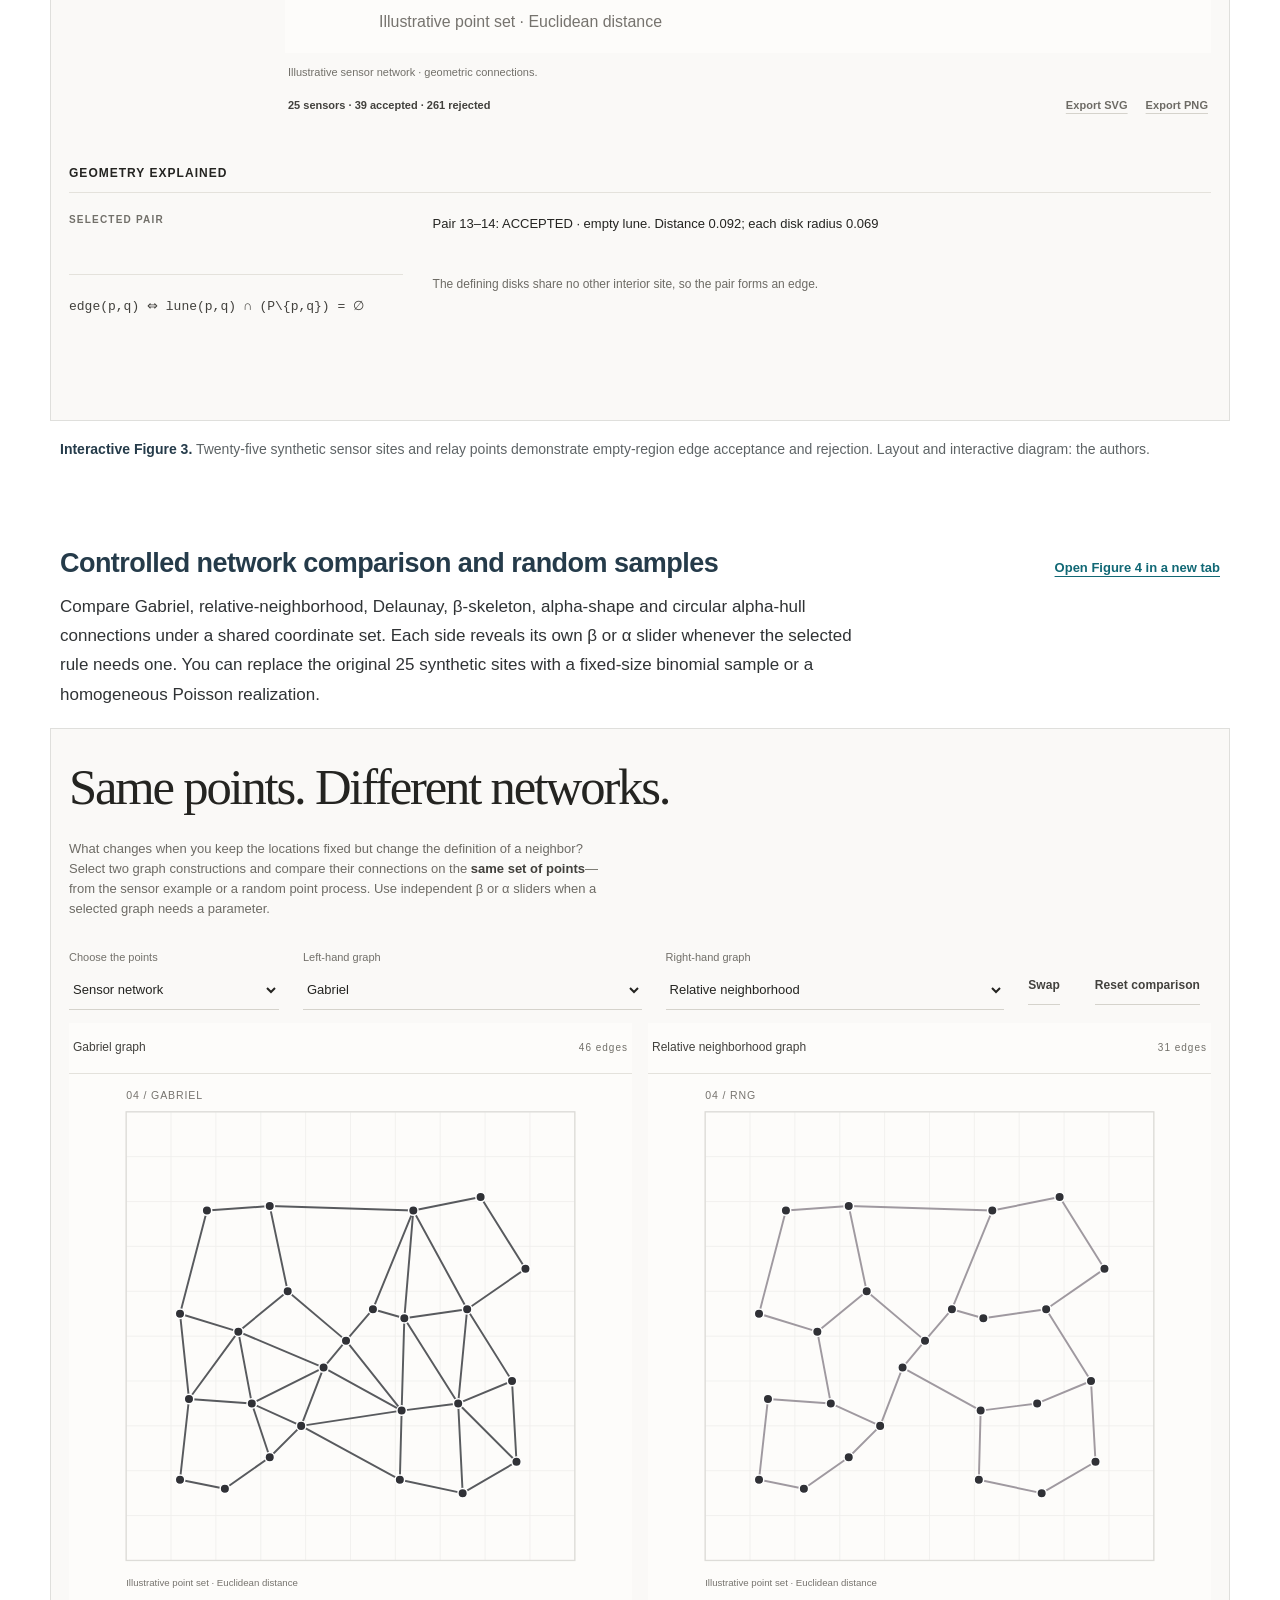
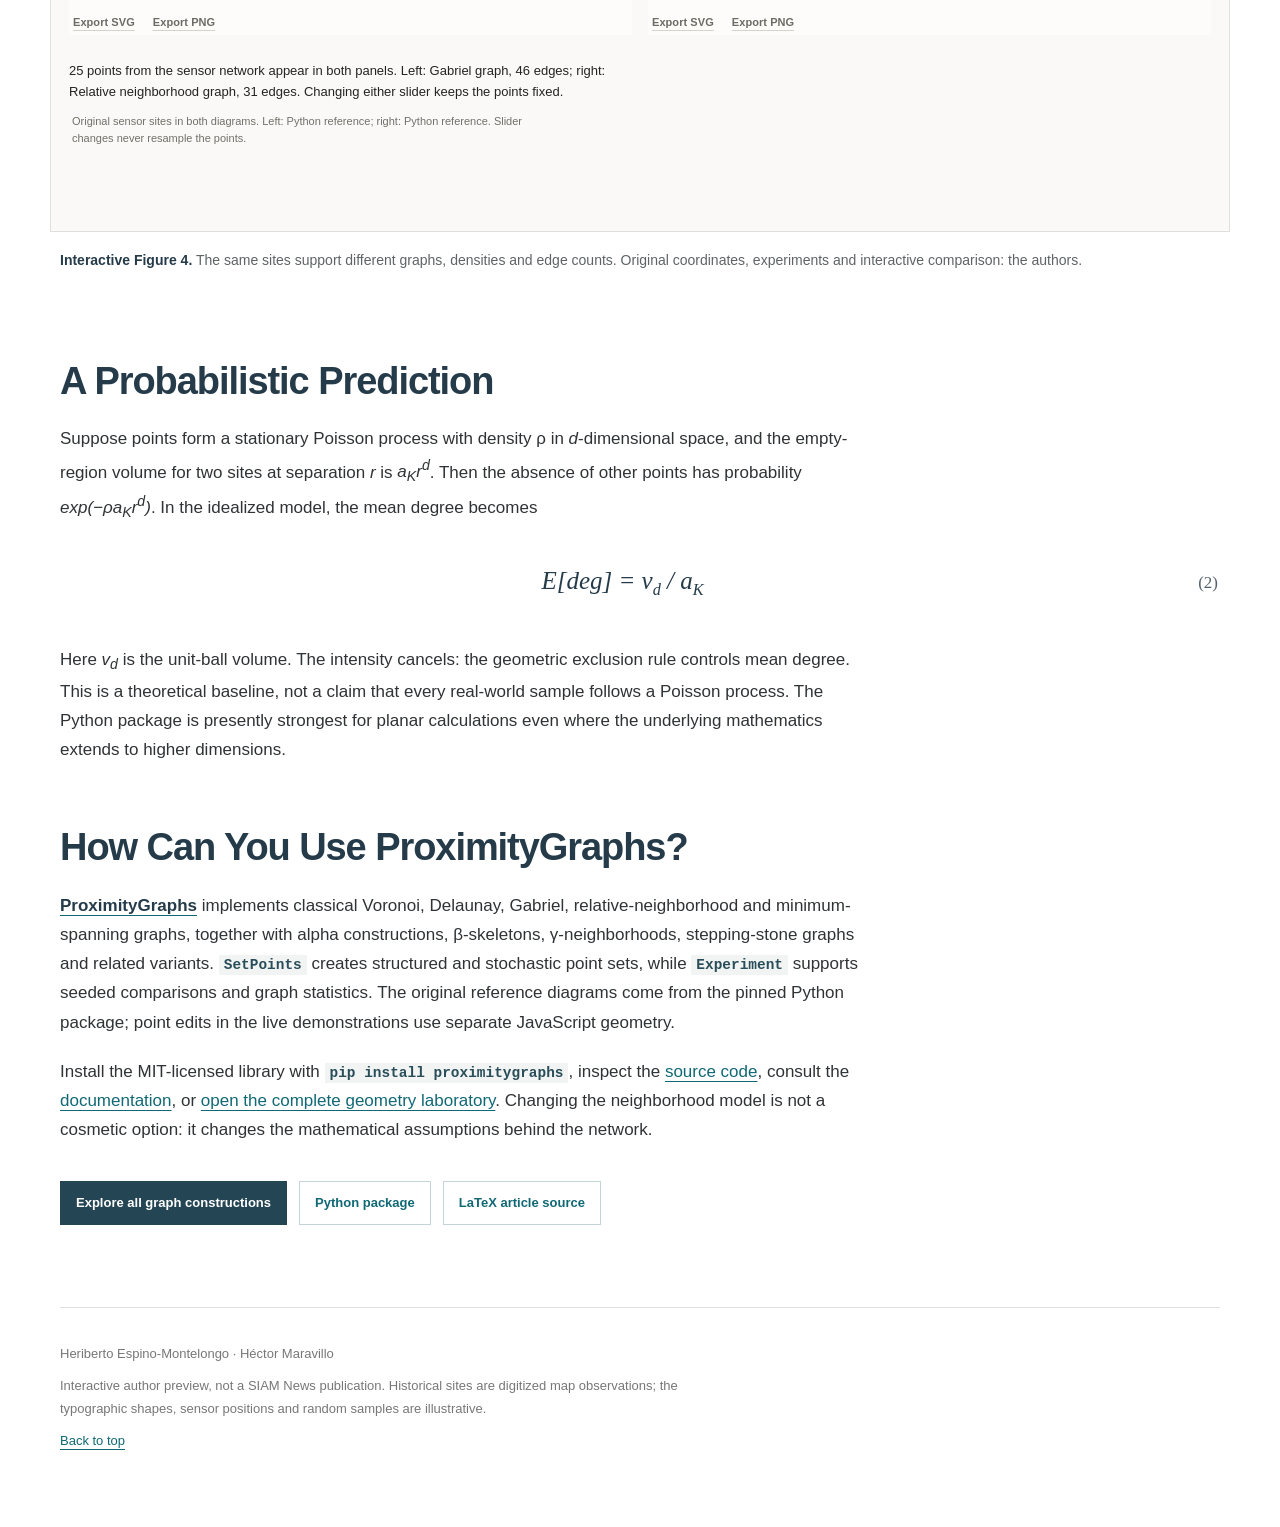
==== commit 9817a20d: "Document experiment017 comparison sliders, negative-alpha math, reproducibility and source provenanc" ====
--- a/site/article.html
+++ b/site/article.html
@@ -74,7 +74,7 @@
     </figure>
     <figure class="interactive-figure" id="figure4">
       <div class="figure-top"><h3>Controlled network comparison and random samples</h3><a href="./?embed=compare" target="_blank" rel="noopener noreferrer">Open Figure 4 in a new tab</a></div>
-      <p>Compare Gabriel, relative-neighborhood, Delaunay, β-skeleton and alpha-shape connections under a shared coordinate set. You can replace the original 25 synthetic sites with a fixed-size binomial sample or a homogeneous Poisson realization.</p>
+      <p>Compare Gabriel, relative-neighborhood, Delaunay, β-skeleton, alpha-shape and circular alpha-hull connections under a shared coordinate set. Each side reveals its own β or α slider whenever the selected rule needs one. You can replace the original 25 synthetic sites with a fixed-size binomial sample or a homogeneous Poisson realization.</p>
       <div class="embed-shell">
         <iframe src="./?embed=compare" title="Interactive Figure 4: two geometric graphs constructed on the exact same points" loading="lazy"></iframe>
       </div>
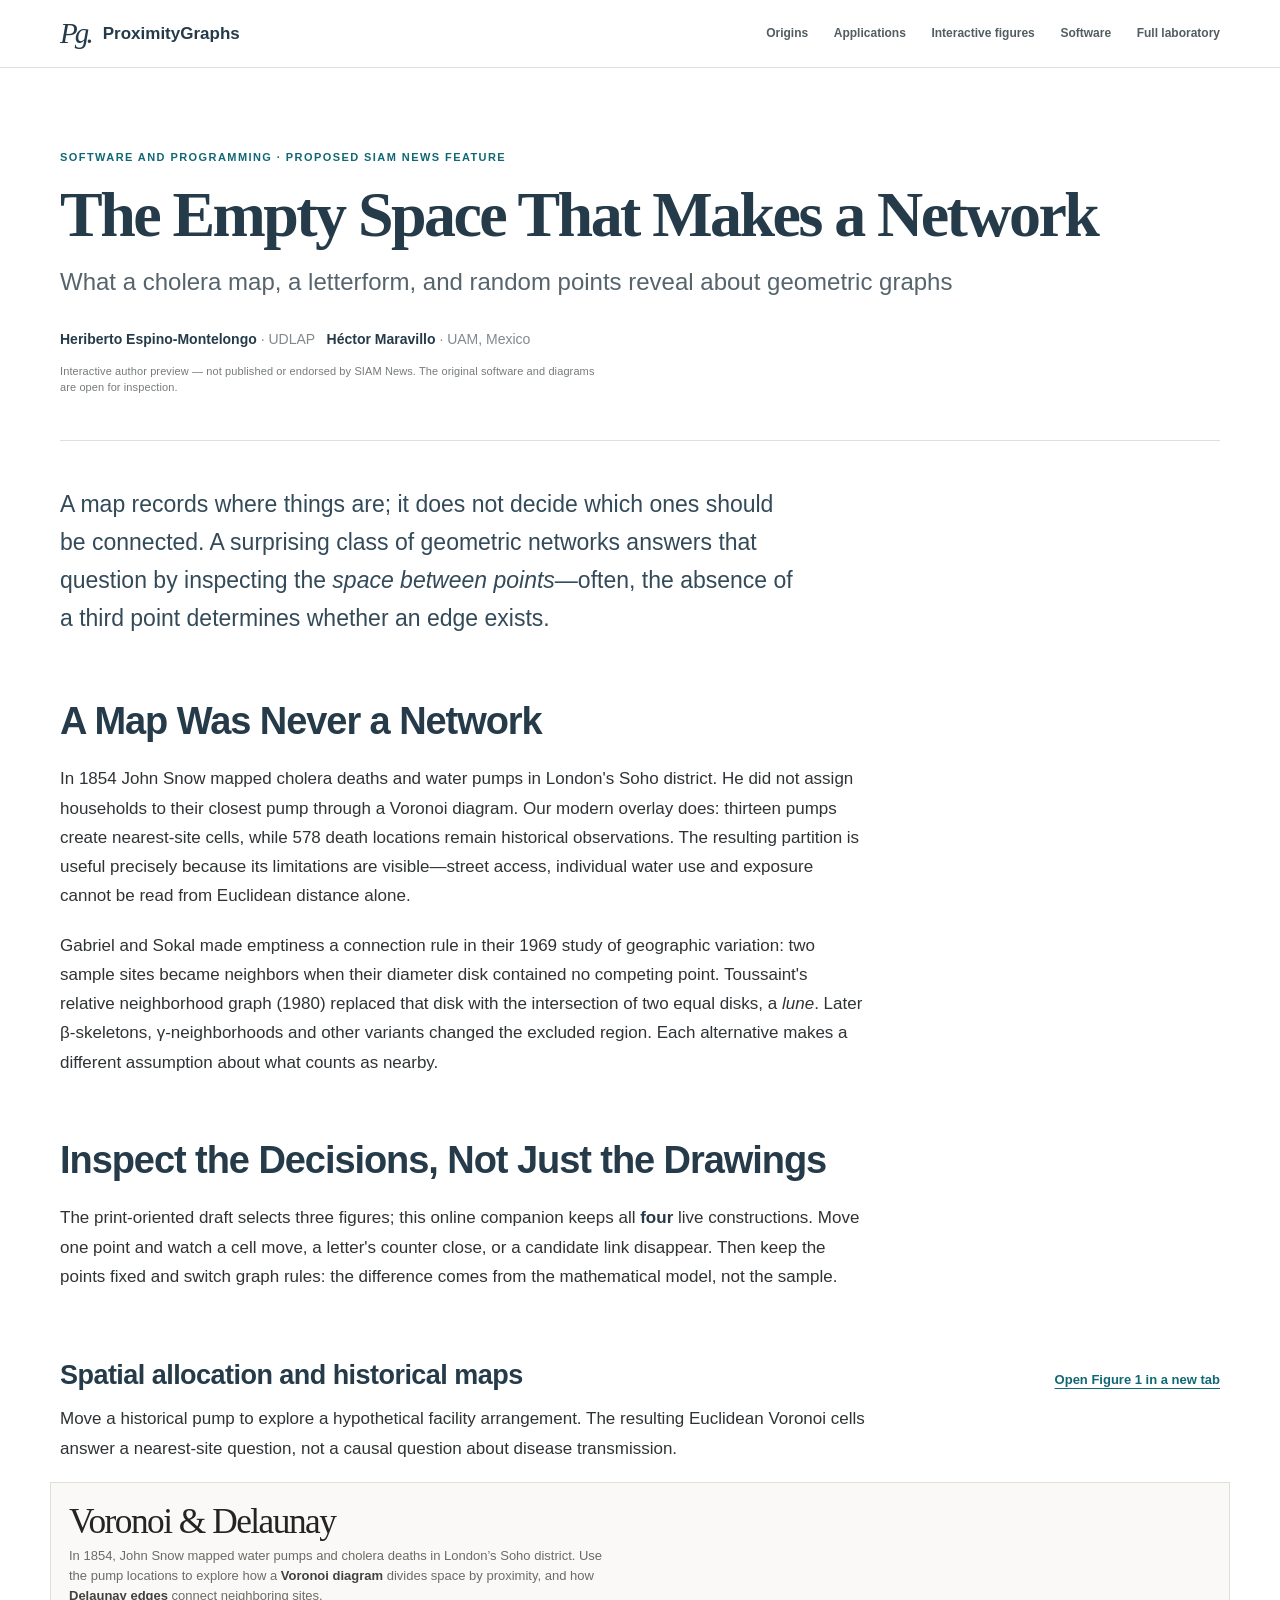
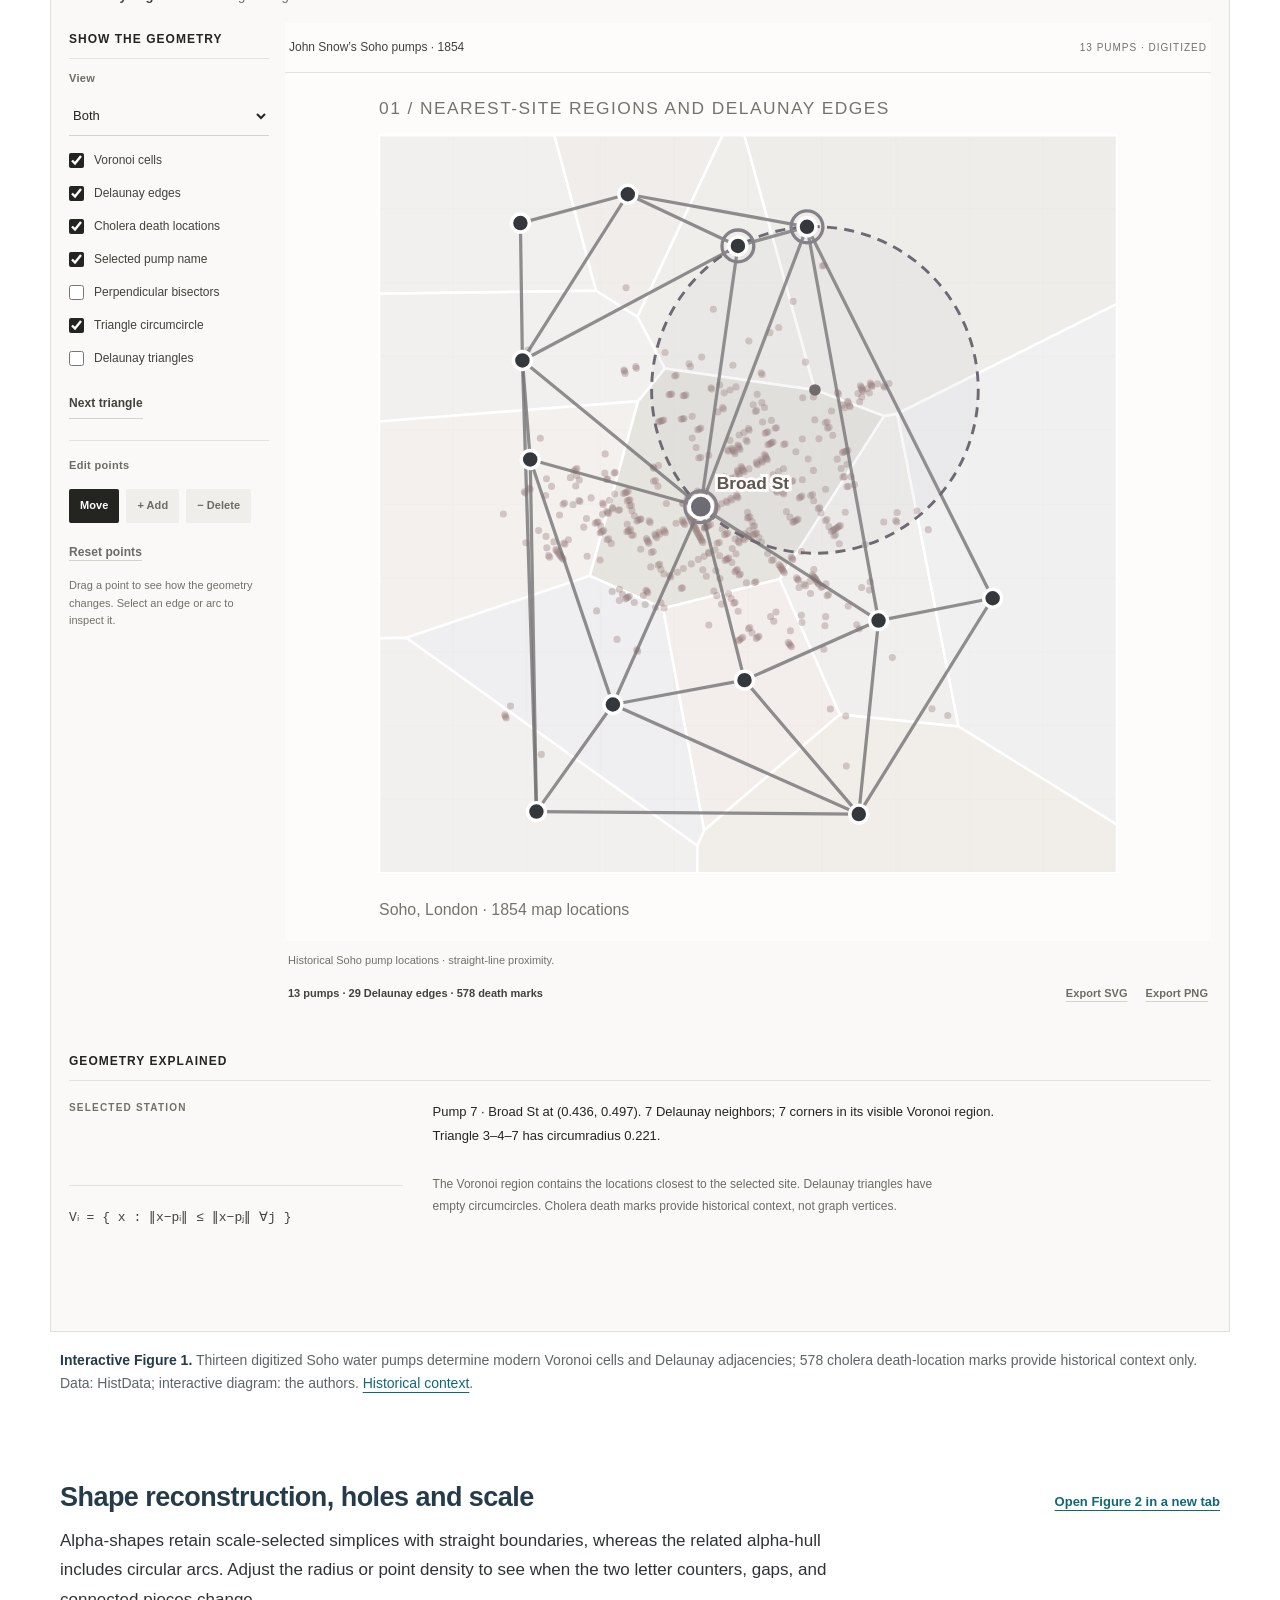
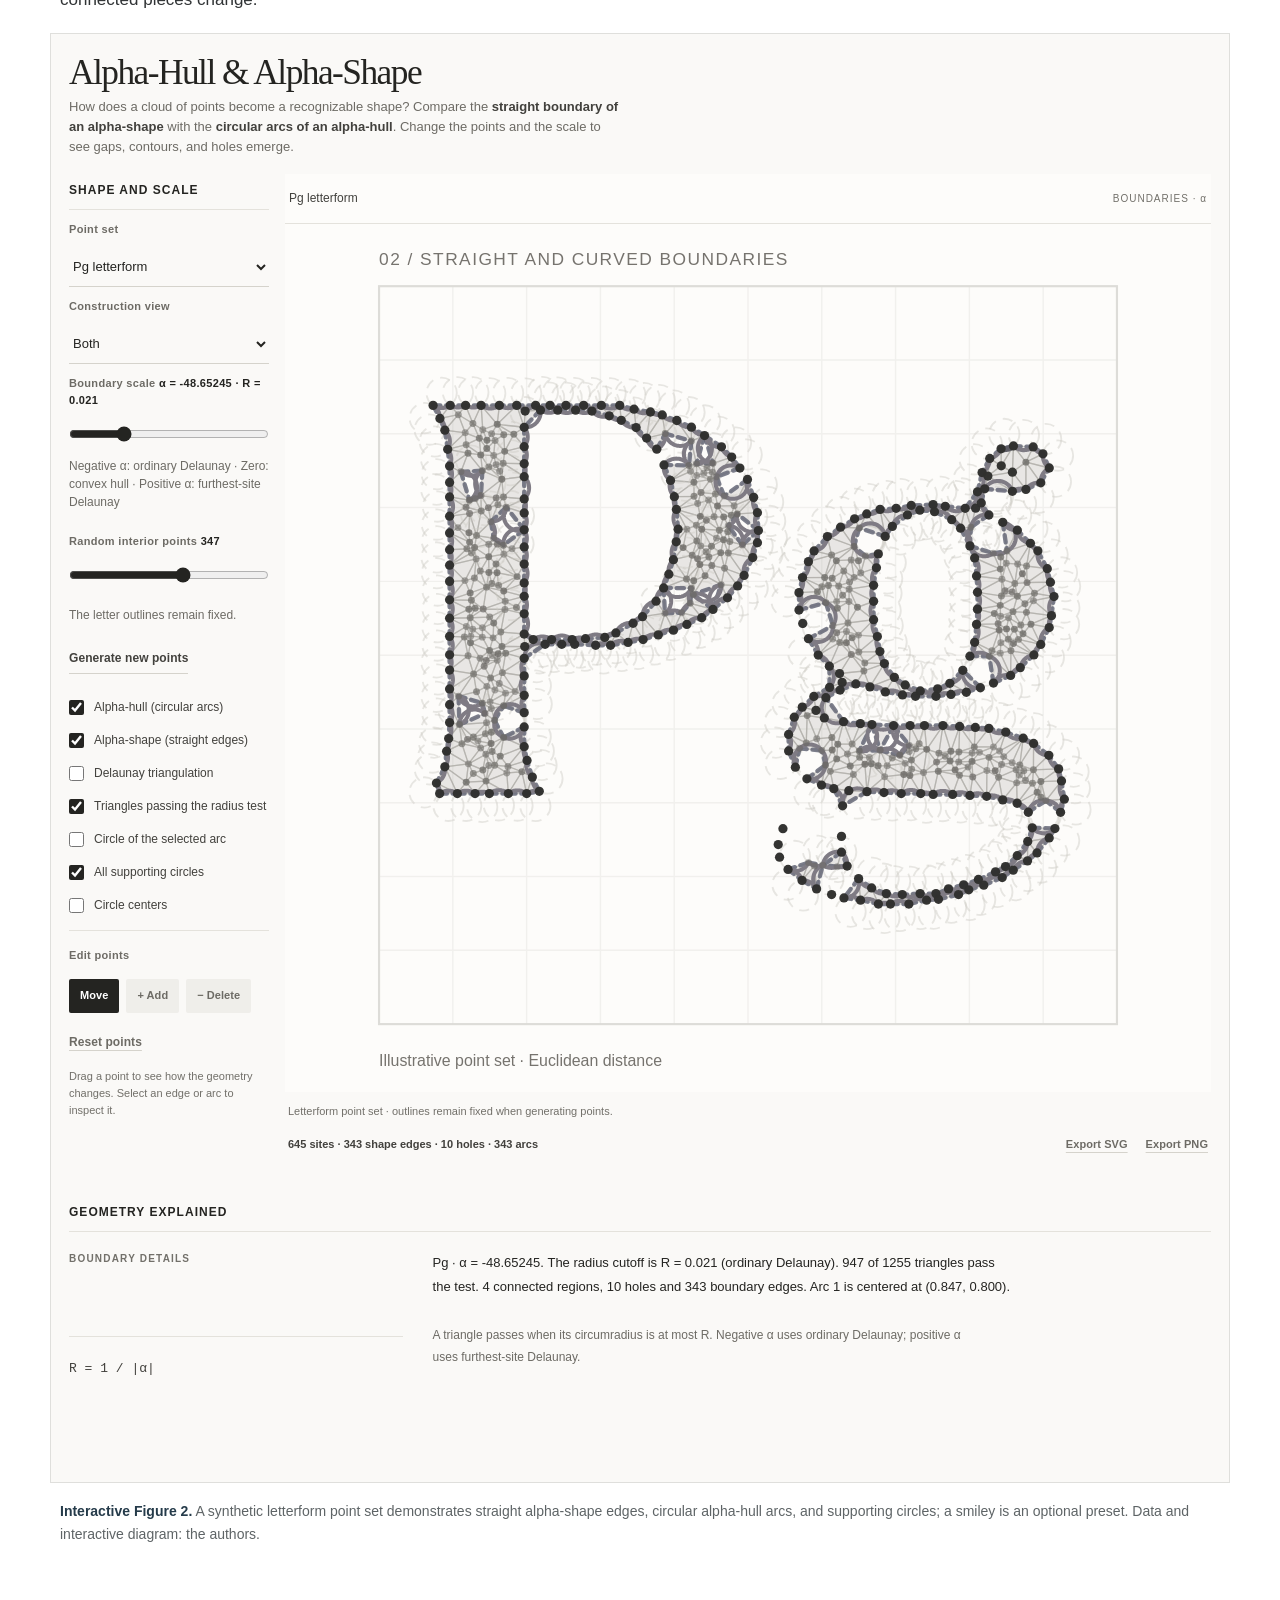
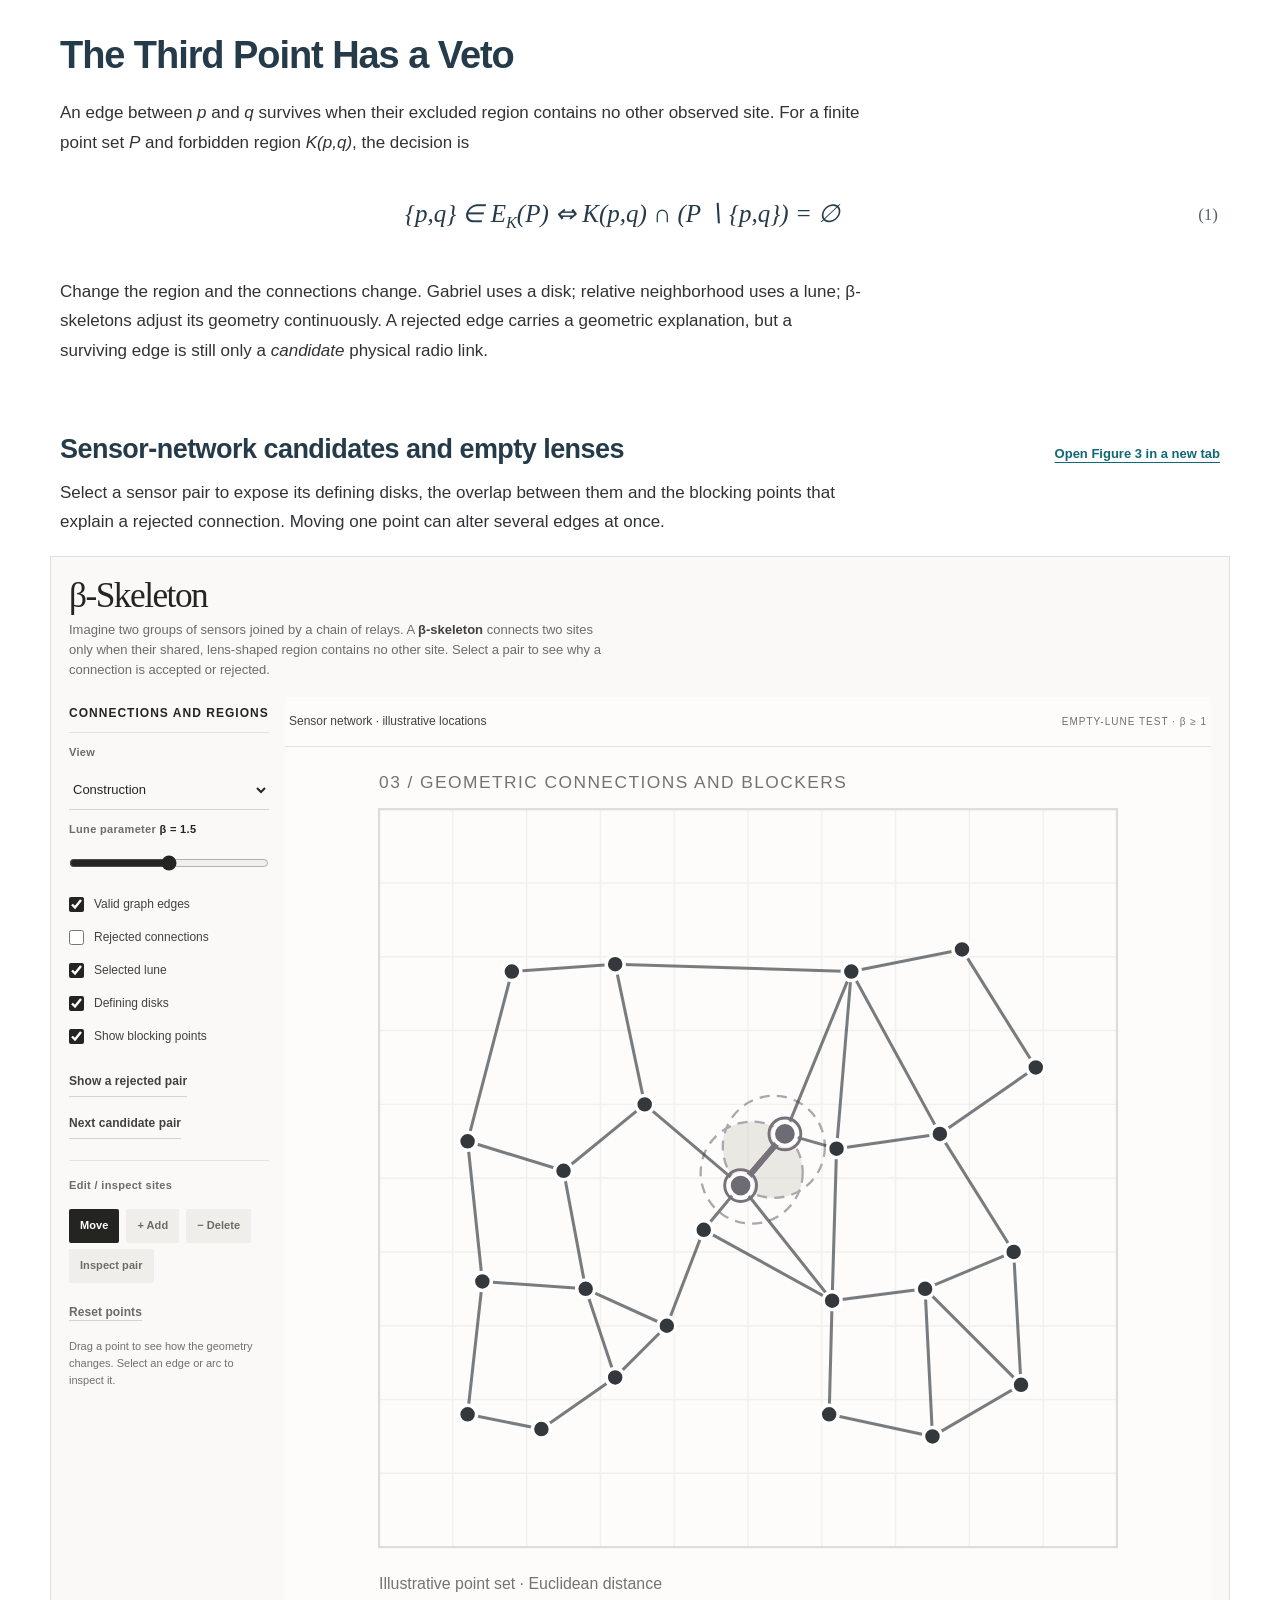
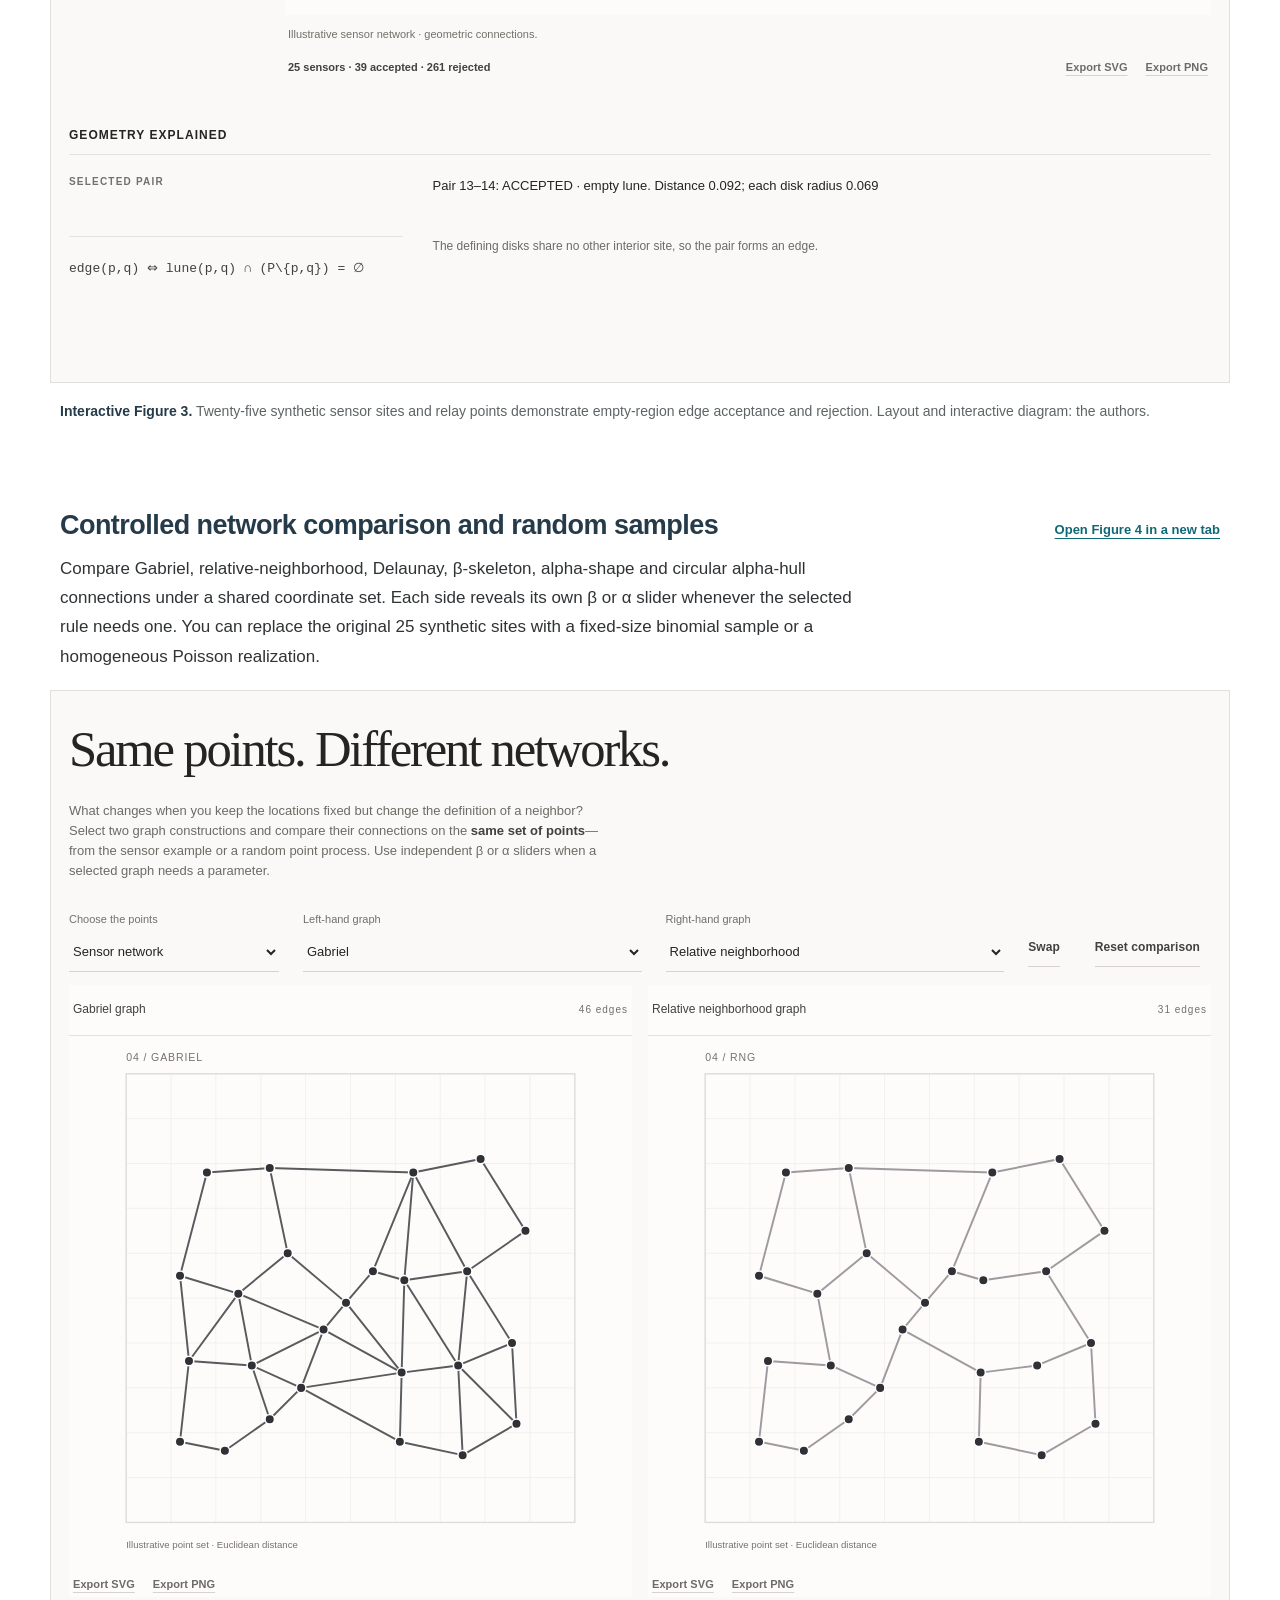
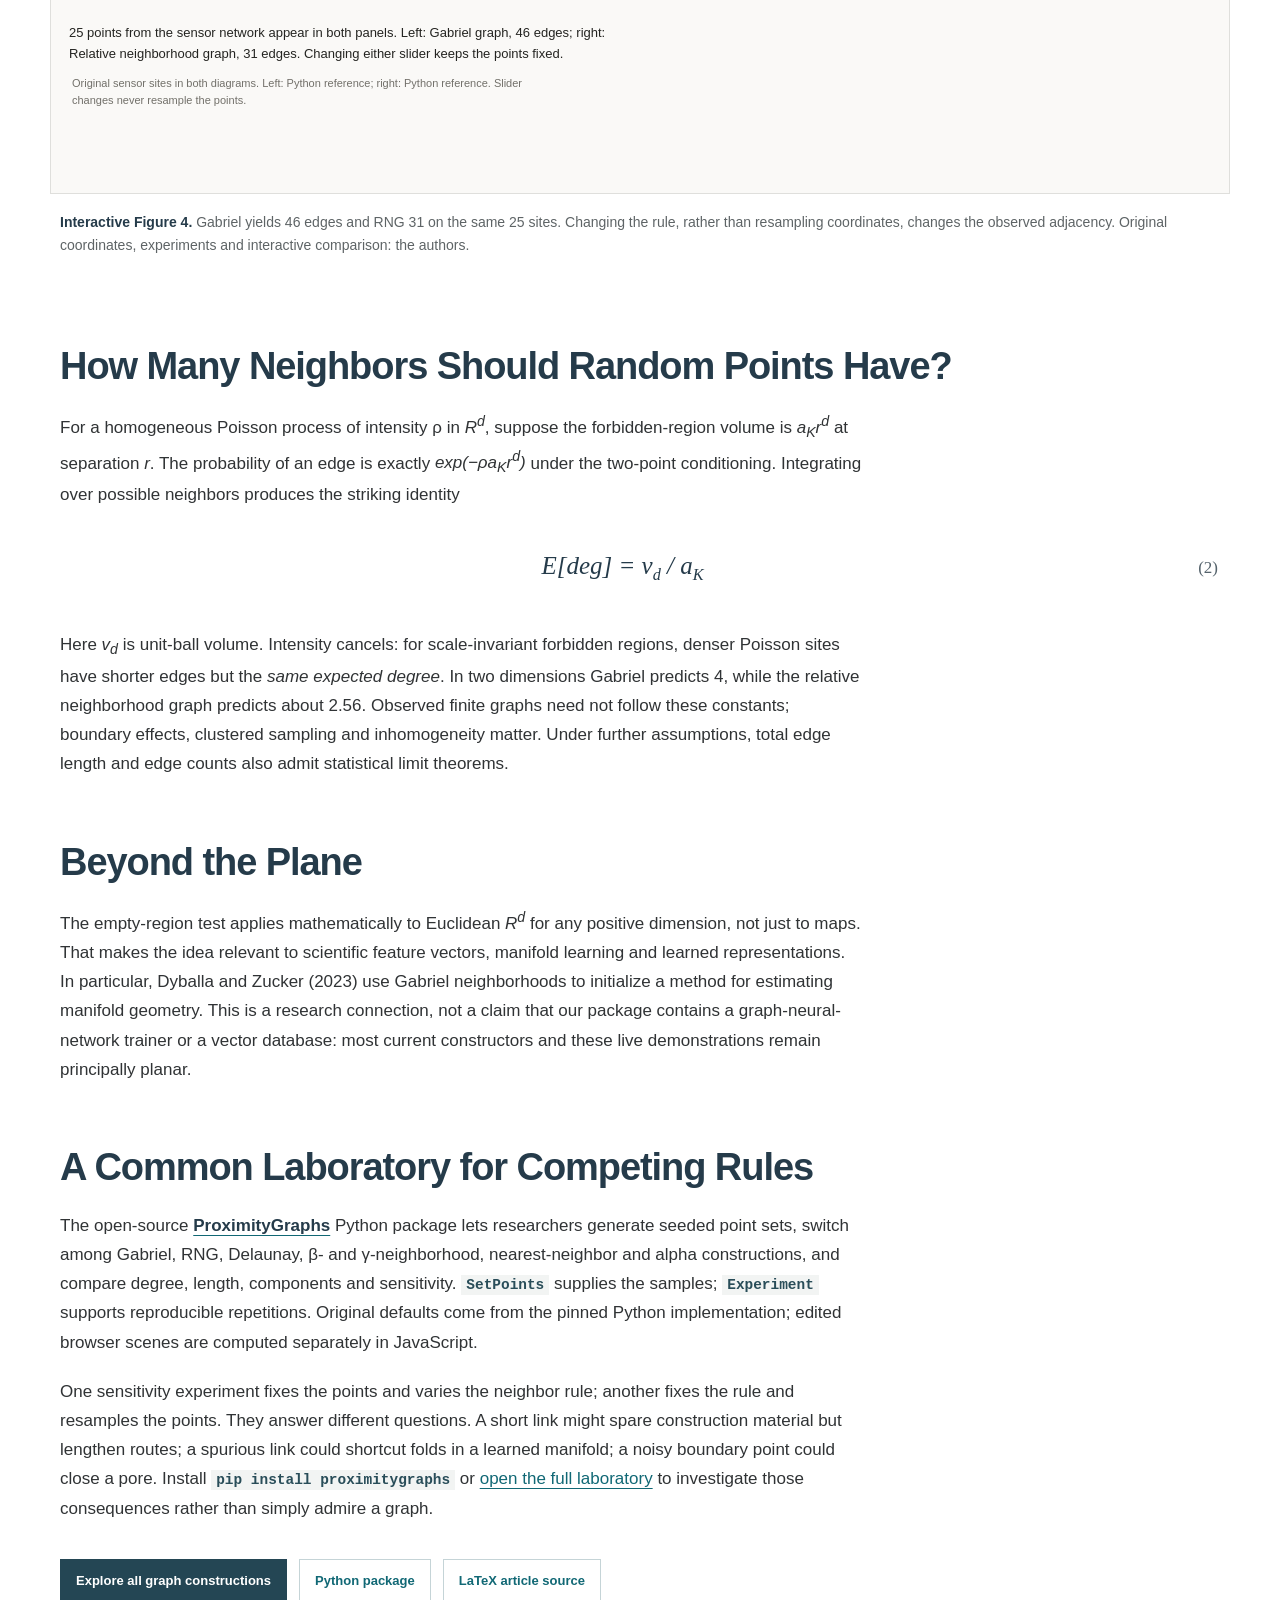
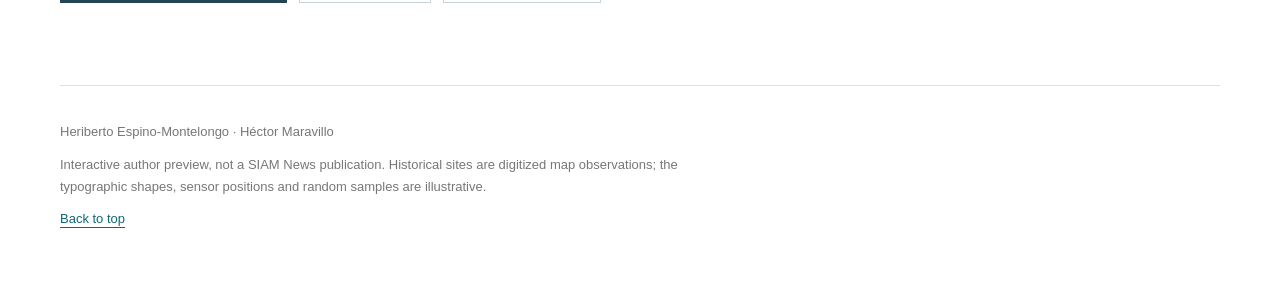
==== commit 7fa67a25: "Align live four-figure article with rewritten SIAM historical, statistical and arbitrary-dimensional" ====
--- a/site/article.html
+++ b/site/article.html
@@ -5,9 +5,9 @@
   <meta name="viewport" content="width=device-width, initial-scale=1">
   <meta name="theme-color" content="#faf9f7">
   <meta name="description" content="Four live proximity graph experiments: historical Voronoi regions, alpha shape reconstruction, beta skeletons and controlled graph comparisons.">
-  <meta property="og:title" content="Who Counts as a Neighbor? — Interactive ProximityGraphs Article">
+  <meta property="og:title" content="The Empty Space That Makes a Network — Interactive ProximityGraphs Article">
   <meta property="og:description" content="The mathematics, history, applications, and four interactive geometric graph demonstrations.">
-  <title>Who Counts as a Neighbor? | Interactive Article</title>
+  <title>The Empty Space That Makes a Network | Interactive Article</title>
   <link rel="stylesheet" href="article.css">
   <script src="article.js" defer></script>
 </head>
@@ -25,20 +25,20 @@
   <main class="article-content" id="top">
     <header class="article-heading">
       <p class="eyebrow">SOFTWARE AND PROGRAMMING · PROPOSED SIAM NEWS FEATURE</p>
-      <h1>Who Counts as a Neighbor?</h1>
-      <p class="subtitle">From geographic maps to a Python laboratory of proximity graphs</p>
+      <h1>The Empty Space That Makes a Network</h1>
+      <p class="subtitle">What a cholera map, a letterform, and random points reveal about geometric graphs</p>
       <p class="article-authors"><strong>Heriberto Espino-Montelongo</strong> <span>· UDLAP</span> &nbsp; <strong>Héctor Maravillo</strong> <span>· UAM, Mexico</span></p>
       <p class="draft-note">Interactive author preview — not published or endorsed by SIAM News. The original software and diagrams are open for inspection.</p>
     </header>
-    <p class="article-lead">A set of points contains no instructions about how its members should be connected. A water pump, a pixel, a sensor and a learned embedding each suggest different notions of a <em>neighbor</em>. Proximity graphs turn these decisions into mathematical rules that can be examined, compared and changed.</p>
+    <p class="article-lead">A map records where things are; it does not decide which ones should be connected. A surprising class of geometric networks answers that question by inspecting the <em>space between points</em>—often, the absence of a third point determines whether an edge exists.</p>
     <section id="history" class="article-section">
-      <h2>How Did Proximity Graphs Emerge?</h2>
-      <p>Voronoi regions formalize nearest-site partitions, while Delaunay triangulations connect sites with adjacent regions. The historical Soho cholera map of John Snow provides a compelling setting for these constructions: our <em>modern</em> overlay partitions digitized pump locations, while deaths remain independent observations. Snow did not construct the diagram, and Euclidean distance is not equivalent to walking distance or water use.</p>
-      <p>Gabriel and Sokal introduced empty-disk adjacency for geographic variation analysis in 1969. Toussaint's 1980 relative neighborhood graph replaced the disk with a lens, while alpha-shapes, β-skeletons and γ-neighborhood graphs later expanded the questions researchers could ask of spatial data. Today these alternative definitions of locality are useful in geometry, spatial planning, image analysis, and computational networks.</p>
+      <h2>A Map Was Never a Network</h2>
+      <p>In 1854 John Snow mapped cholera deaths and water pumps in London's Soho district. He did not assign households to their closest pump through a Voronoi diagram. Our modern overlay does: thirteen pumps create nearest-site cells, while 578 death locations remain historical observations. The resulting partition is useful precisely because its limitations are visible—street access, individual water use and exposure cannot be read from Euclidean distance alone.</p>
+      <p>Gabriel and Sokal made emptiness a connection rule in their 1969 study of geographic variation: two sample sites became neighbors when their diameter disk contained no competing point. Toussaint's relative neighborhood graph (1980) replaced that disk with the intersection of two equal disks, a <em>lune</em>. Later β-skeletons, γ-neighborhoods and other variants changed the excluded region. Each alternative makes a different assumption about what counts as nearby.</p>
     </section>
     <section id="applications" class="article-section">
-      <h2>What Can You Explore?</h2>
-      <p>All four demonstrations below are <strong>live</strong>: you can move, add or delete points, change geometric parameters and inspect why specific edges or boundaries appear. Each has an independent full-screen link. Static screenshots in the PDF preserve the construction for readers without an interactive browser.</p>
+      <h2>Inspect the Decisions, Not Just the Drawings</h2>
+      <p>The print-oriented draft selects three figures; this online companion keeps all <strong>four</strong> live constructions. Move one point and watch a cell move, a letter's counter close, or a candidate link disappear. Then keep the points fixed and switch graph rules: the difference comes from the mathematical model, not the sample.</p>
     </section>
     <figure class="interactive-figure" id="figure1">
       <div class="figure-top"><h3>Spatial allocation and historical maps</h3><a href="./?embed=water" target="_blank" rel="noopener noreferrer">Open Figure 1 in a new tab</a></div>
@@ -57,12 +57,12 @@
       <figcaption><strong>Interactive Figure 2.</strong> A synthetic letterform point set demonstrates straight alpha-shape edges, circular alpha-hull arcs, and supporting circles; a smiley is an optional preset. Data and interactive diagram: the authors.</figcaption>
     </figure>
     <section class="article-section" id="empty-regions">
-      <h2>How Does a Graph Decide Which Edges Exist?</h2>
-      <p>An empty-region graph joins two sampled points only if their corresponding exclusion region contains no competing sample. For a finite point set <em>P</em> and region <em>K(p,q)</em>, the basic criterion is</p>
+      <h2>The Third Point Has a Veto</h2>
+      <p>An edge between <em>p</em> and <em>q</em> survives when their excluded region contains no other observed site. For a finite point set <em>P</em> and forbidden region <em>K(p,q)</em>, the decision is</p>
       <div class="equation" role="math" aria-label="An edge p q exists if and only if K of p q intersection P without p and q is empty. Equation one.">
         <span>{p,q} ∈ E<sub>K</sub>(P) ⇔ K(p,q) ∩ (P ∖ {p,q}) = ∅</span><span class="equation-number">(1)</span>
       </div>
-      <p>Changing the exclusion region changes the graph: the Gabriel criterion uses a disk, the relative neighborhood rule uses a lens, and β-skeletons vary the construction with a parameter. These are useful candidates for spatial-network design, but geometry alone cannot prove that a wireless link is feasible.</p>
+      <p>Change the region and the connections change. Gabriel uses a disk; relative neighborhood uses a lune; β-skeletons adjust its geometry continuously. A rejected edge carries a geometric explanation, but a surviving edge is still only a <em>candidate</em> physical radio link.</p>
     </section>
     <figure class="interactive-figure" id="figure3">
       <div class="figure-top"><h3>Sensor-network candidates and empty lenses</h3><a href="./?embed=sensors" target="_blank" rel="noopener noreferrer">Open Figure 3 in a new tab</a></div>
@@ -78,20 +78,24 @@
       <div class="embed-shell">
         <iframe src="./?embed=compare" title="Interactive Figure 4: two geometric graphs constructed on the exact same points" loading="lazy"></iframe>
       </div>
-      <figcaption><strong>Interactive Figure 4.</strong> The same sites support different graphs, densities and edge counts. Original coordinates, experiments and interactive comparison: the authors.</figcaption>
+      <figcaption><strong>Interactive Figure 4.</strong> Gabriel yields 46 edges and RNG 31 on the same 25 sites. Changing the rule, rather than resampling coordinates, changes the observed adjacency. Original coordinates, experiments and interactive comparison: the authors.</figcaption>
     </figure>
     <section class="article-section" id="probability">
-      <h2>A Probabilistic Prediction</h2>
-      <p>Suppose points form a stationary Poisson process with density ρ in <em>d</em>-dimensional space, and the empty-region volume for two sites at separation <em>r</em> is <em>a<sub>K</sub>r<sup>d</sup></em>. Then the absence of other points has probability <em>exp(−ρa<sub>K</sub>r<sup>d</sup>)</em>. In the idealized model, the mean degree becomes</p>
+      <h2>How Many Neighbors Should Random Points Have?</h2>
+      <p>For a homogeneous Poisson process of intensity ρ in <em>R<sup>d</sup></em>, suppose the forbidden-region volume is <em>a<sub>K</sub>r<sup>d</sup></em> at separation <em>r</em>. The probability of an edge is exactly <em>exp(−ρa<sub>K</sub>r<sup>d</sup>)</em> under the two-point conditioning. Integrating over possible neighbors produces the striking identity</p>
       <div class="equation" role="math" aria-label="Expected degree equals v sub d divided by a sub K. Equation two.">
         <span>E[deg] = v<sub>d</sub> / a<sub>K</sub></span><span class="equation-number">(2)</span>
       </div>
-      <p>Here <em>v<sub>d</sub></em> is the unit-ball volume. The intensity cancels: the geometric exclusion rule controls mean degree. This is a theoretical baseline, not a claim that every real-world sample follows a Poisson process. The Python package is presently strongest for planar calculations even where the underlying mathematics extends to higher dimensions.</p>
+      <p>Here <em>v<sub>d</sub></em> is unit-ball volume. Intensity cancels: for scale-invariant forbidden regions, denser Poisson sites have shorter edges but the <em>same expected degree</em>. In two dimensions Gabriel predicts 4, while the relative neighborhood graph predicts about 2.56. Observed finite graphs need not follow these constants; boundary effects, clustered sampling and inhomogeneity matter. Under further assumptions, total edge length and edge counts also admit statistical limit theorems.</p>
+    </section>
+    <section class="article-section" id="dimensions">
+      <h2>Beyond the Plane</h2>
+      <p>The empty-region test applies mathematically to Euclidean <em>R<sup>d</sup></em> for any positive dimension, not just to maps. That makes the idea relevant to scientific feature vectors, manifold learning and learned representations. In particular, Dyballa and Zucker (2023) use Gabriel neighborhoods to initialize a method for estimating manifold geometry. This is a research connection, not a claim that our package contains a graph-neural-network trainer or a vector database: most current constructors and these live demonstrations remain principally planar.</p>
     </section>
     <section class="article-section" id="software">
-      <h2>How Can You Use ProximityGraphs?</h2>
-      <p><a href="https://github.com/ProximityGraphs/ProximityGraphs" target="_blank" rel="noopener noreferrer"><strong>ProximityGraphs</strong></a> implements classical Voronoi, Delaunay, Gabriel, relative-neighborhood and minimum-spanning graphs, together with alpha constructions, β-skeletons, γ-neighborhoods, stepping-stone graphs and related variants. <code>SetPoints</code> creates structured and stochastic point sets, while <code>Experiment</code> supports seeded comparisons and graph statistics. The original reference diagrams come from the pinned Python package; point edits in the live demonstrations use separate JavaScript geometry.</p>
-      <p>Install the MIT-licensed library with <code>pip install proximitygraphs</code>, inspect the <a href="https://github.com/ProximityGraphs/ProximityGraphs" target="_blank" rel="noopener noreferrer">source code</a>, consult the <a href="https://proximitygraphs.github.io/ProximityGraphs/" target="_blank" rel="noopener noreferrer">documentation</a>, or <a href="./">open the complete geometry laboratory</a>. Changing the neighborhood model is not a cosmetic option: it changes the mathematical assumptions behind the network.</p>
+      <h2>A Common Laboratory for Competing Rules</h2>
+      <p>The open-source <a href="https://github.com/ProximityGraphs/ProximityGraphs" target="_blank" rel="noopener noreferrer"><strong>ProximityGraphs</strong></a> Python package lets researchers generate seeded point sets, switch among Gabriel, RNG, Delaunay, β- and γ-neighborhood, nearest-neighbor and alpha constructions, and compare degree, length, components and sensitivity. <code>SetPoints</code> supplies the samples; <code>Experiment</code> supports reproducible repetitions. Original defaults come from the pinned Python implementation; edited browser scenes are computed separately in JavaScript.</p>
+      <p>One sensitivity experiment fixes the points and varies the neighbor rule; another fixes the rule and resamples the points. They answer different questions. A short link might spare construction material but lengthen routes; a spurious link could shortcut folds in a learned manifold; a noisy boundary point could close a pore. Install <code>pip install proximitygraphs</code> or <a href="./">open the full laboratory</a> to investigate those consequences rather than simply admire a graph.</p>
       <div class="article-cta"><a href="./">Explore all graph constructions</a><a href="https://pypi.org/project/proximitygraphs/" target="_blank" rel="noopener noreferrer">Python package</a><a href="https://github.com/heri-espino/proximitygraphs-siam-figures/blob/main/article/main.tex" target="_blank" rel="noopener noreferrer">LaTeX article source</a></div>
     </section>
     <footer class="article-footer"><p>Heriberto Espino-Montelongo · Héctor Maravillo</p><p>Interactive author preview, not a SIAM News publication. Historical sites are digitized map observations; the typographic shapes, sensor positions and random samples are illustrative.</p><a href="#top">Back to top</a></footer>
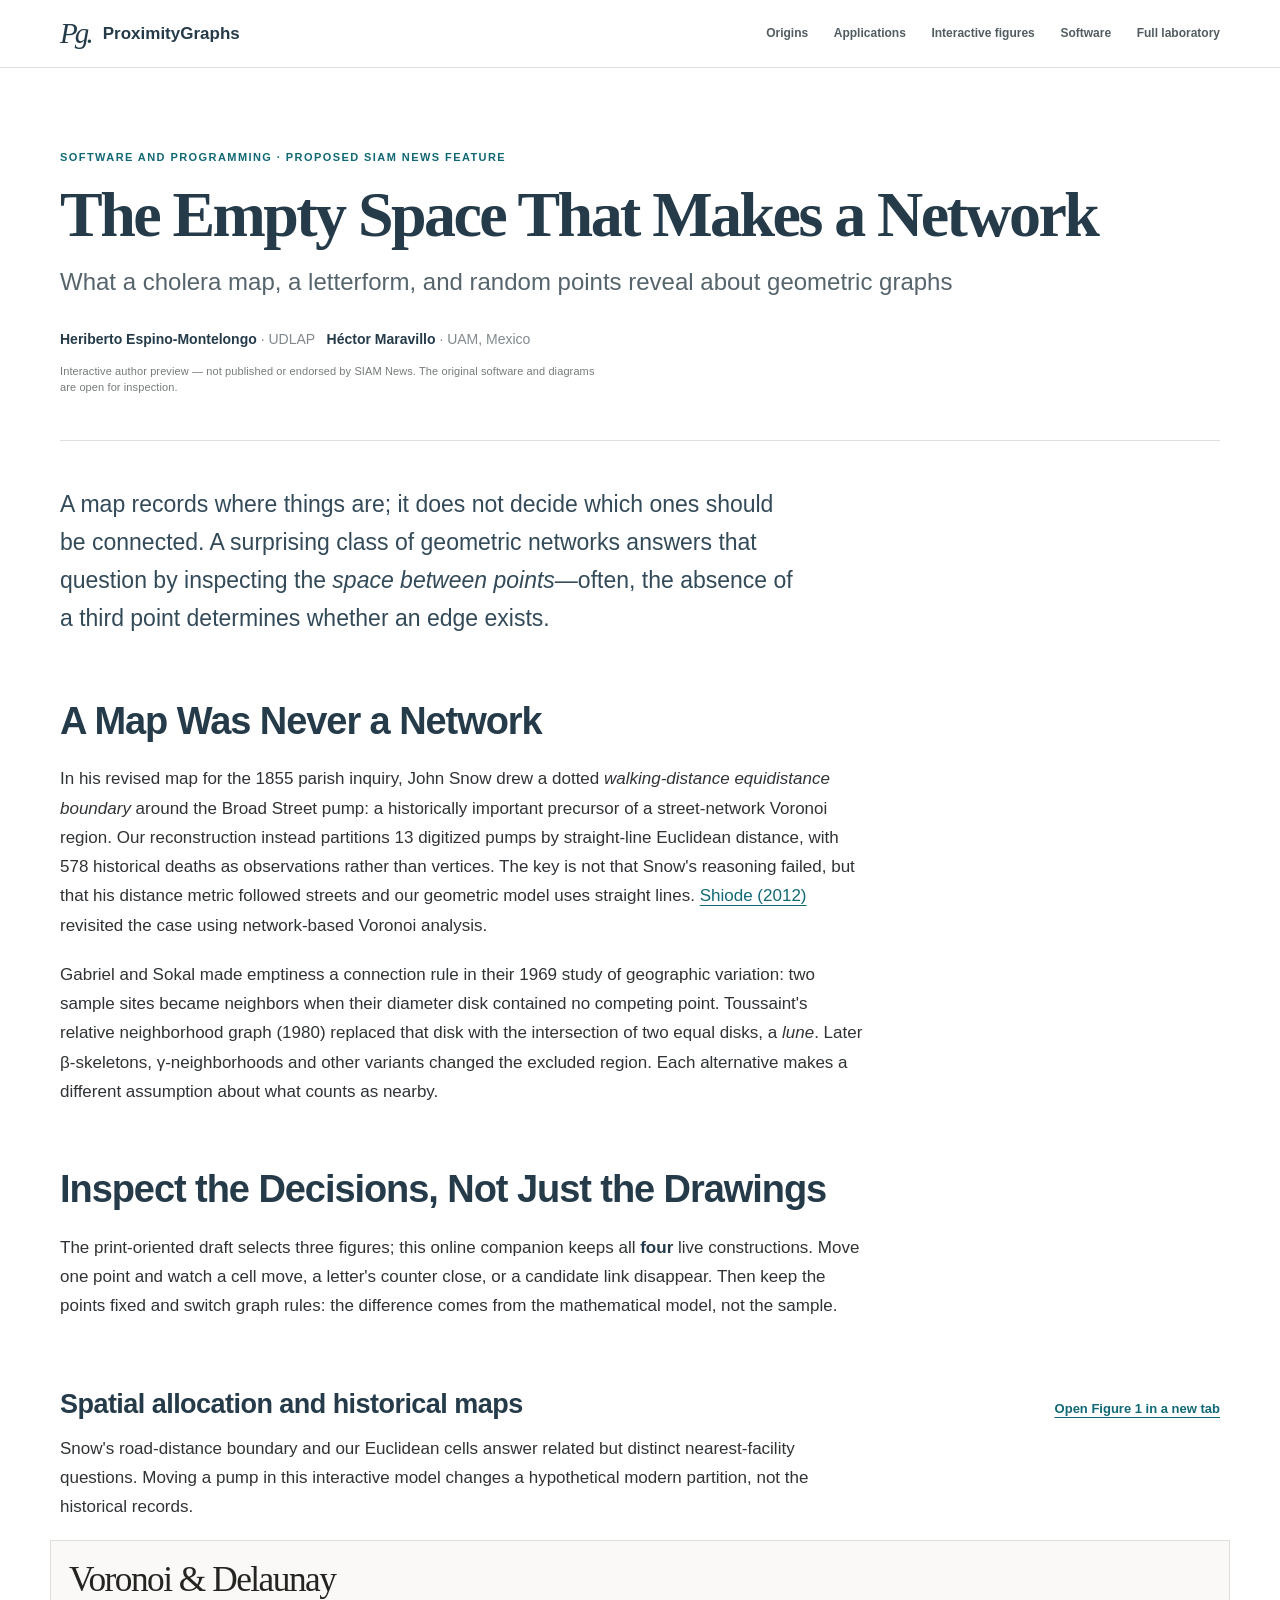
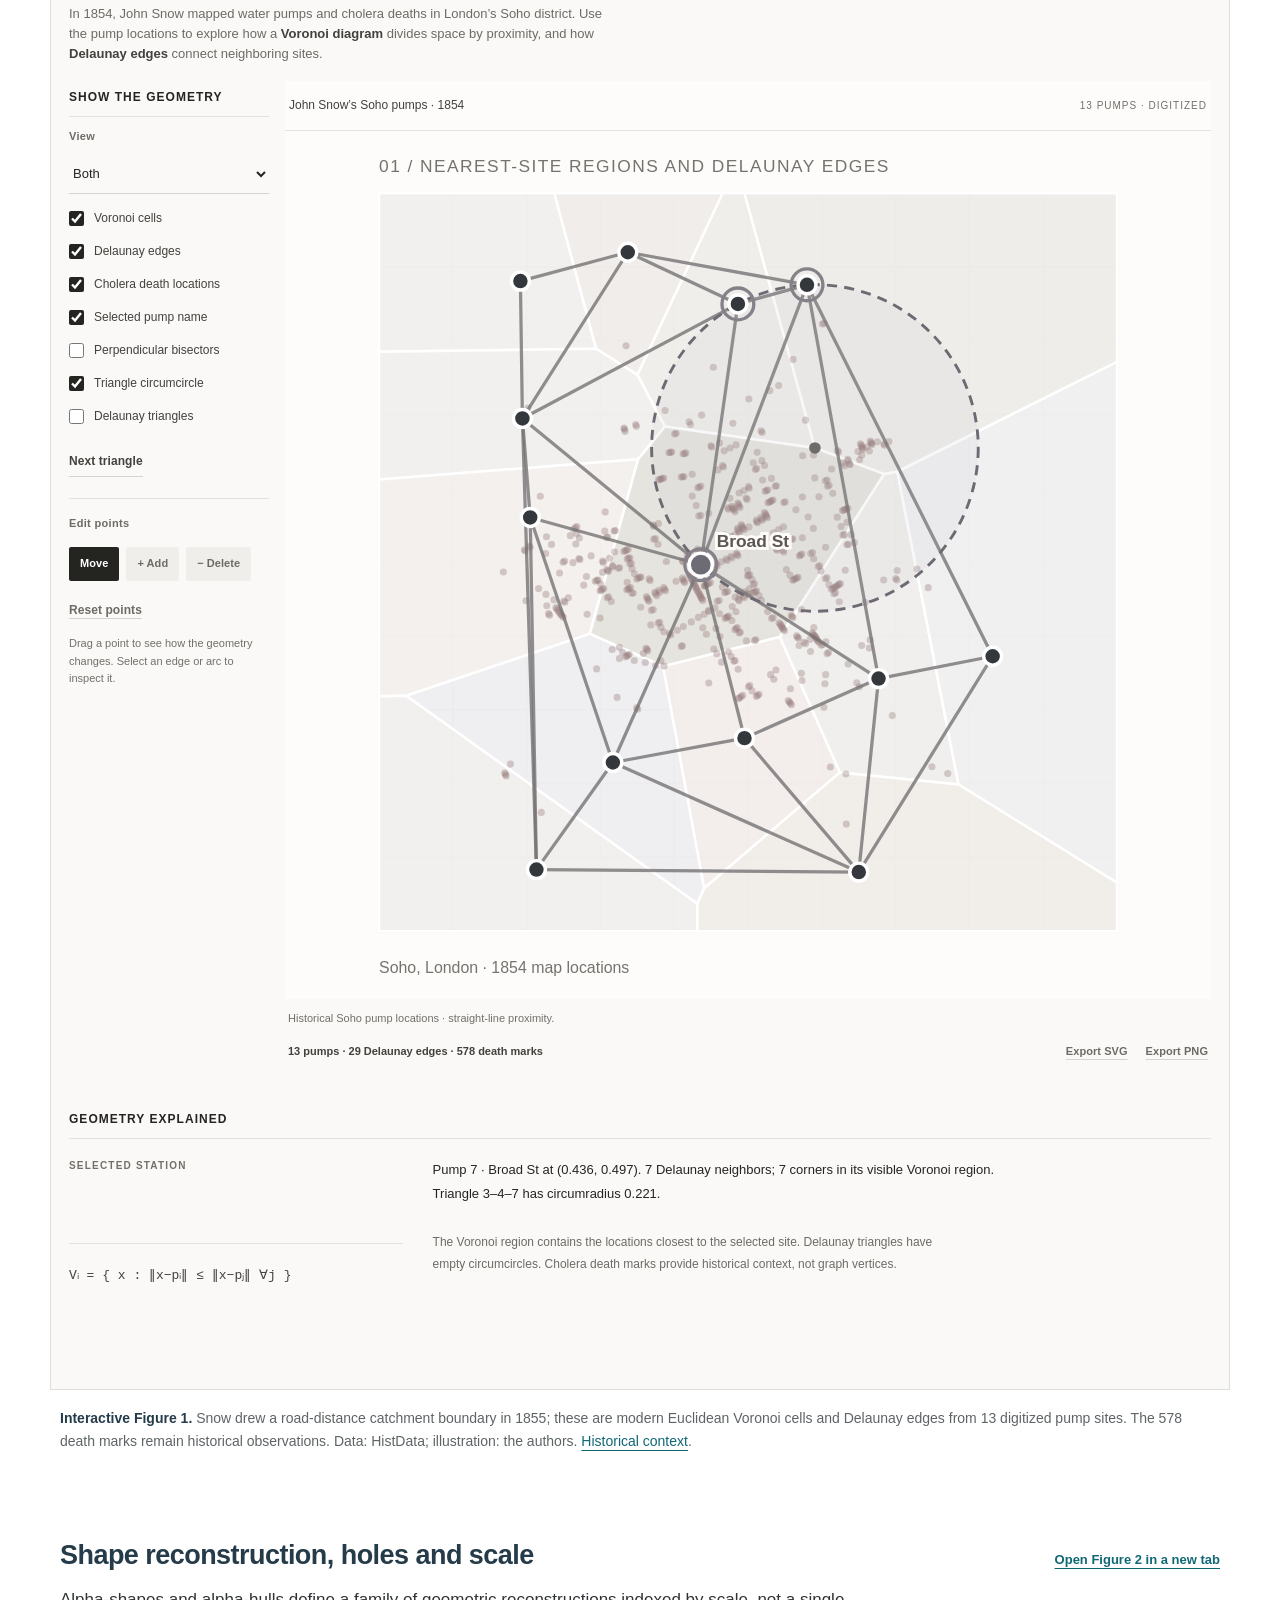
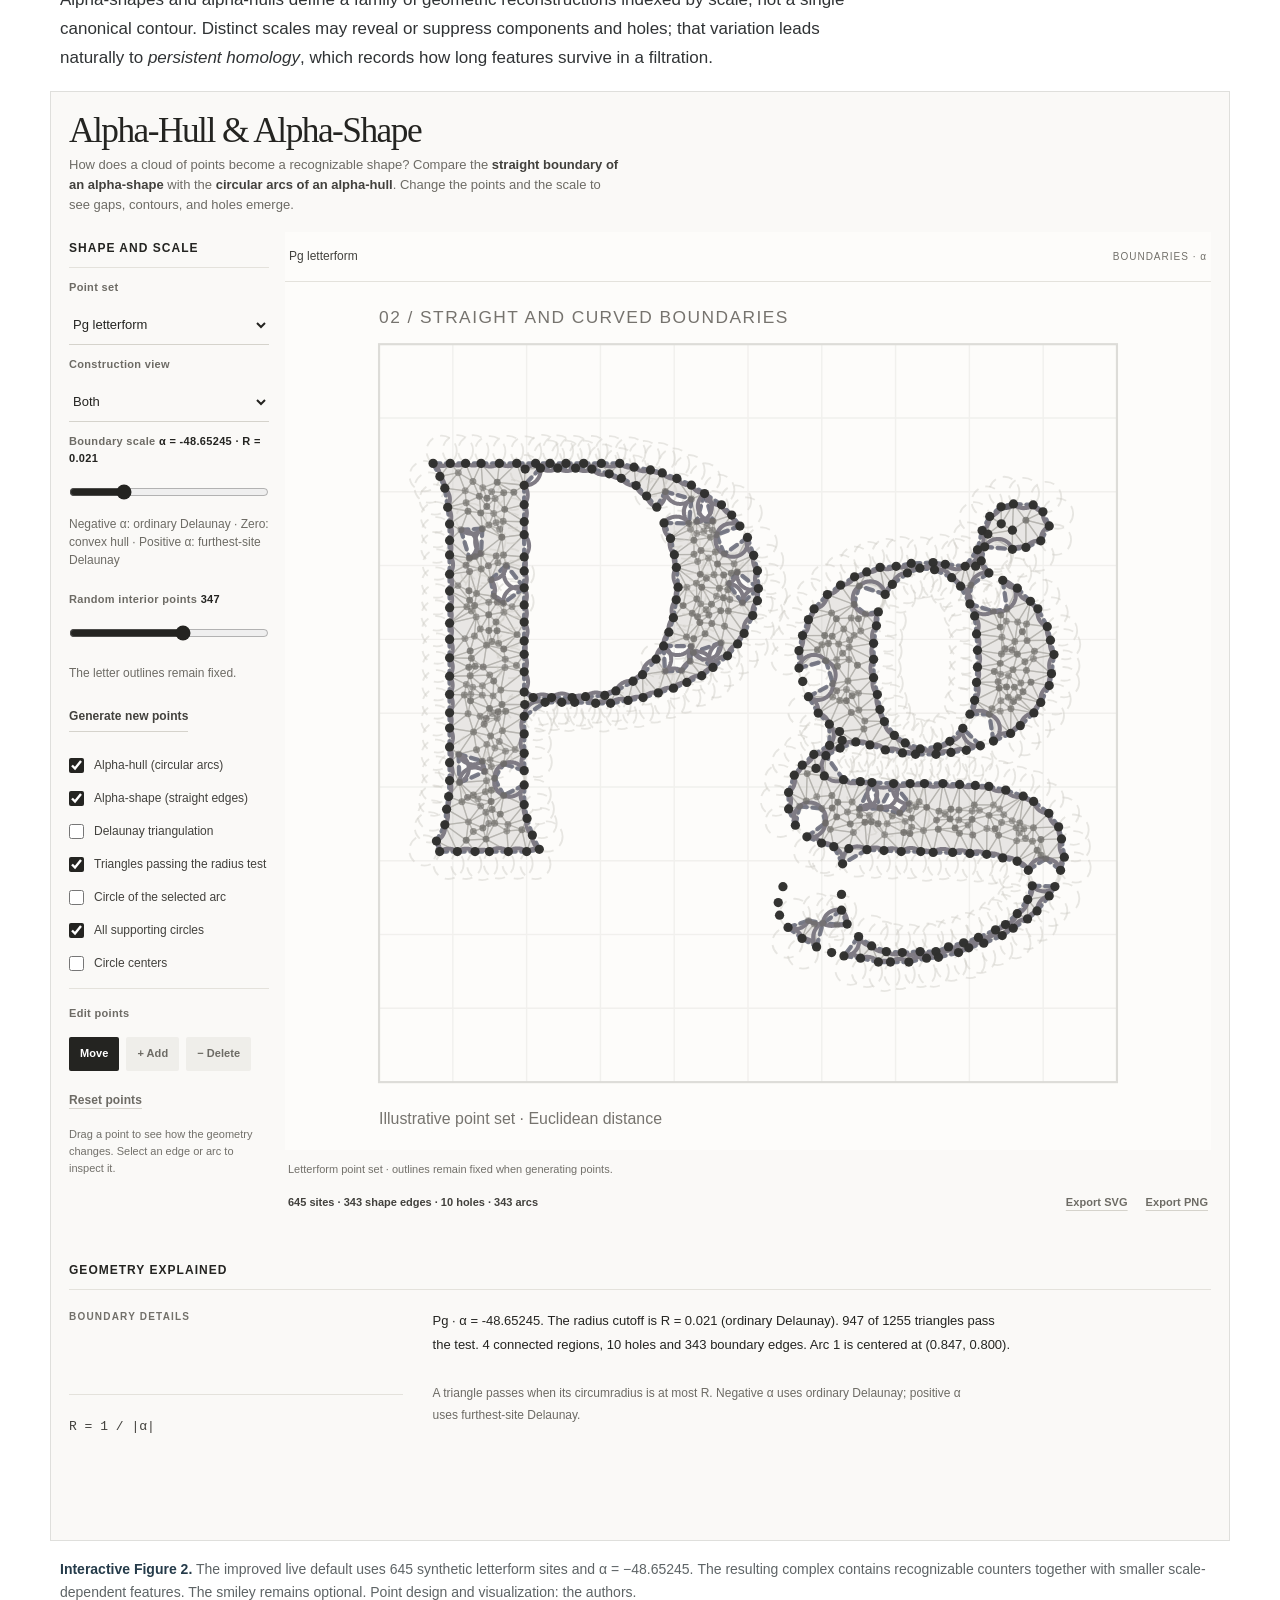
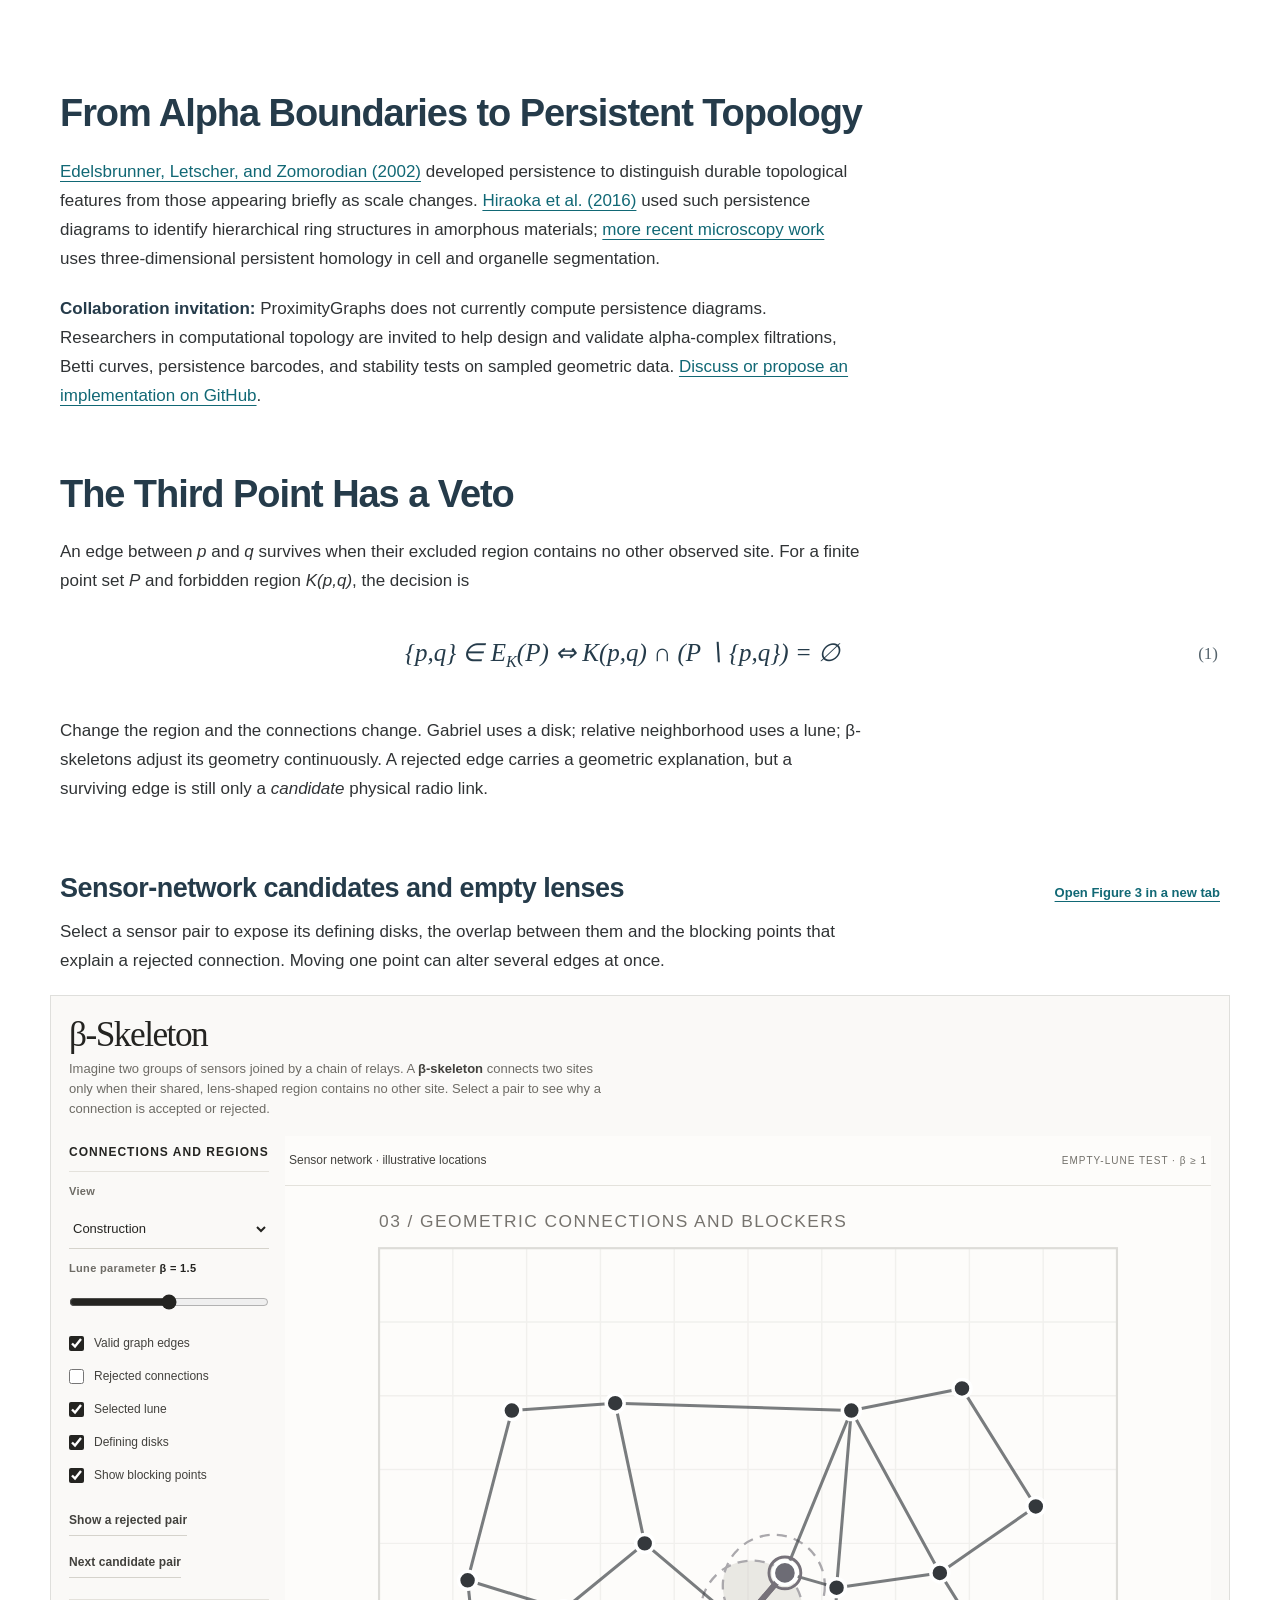
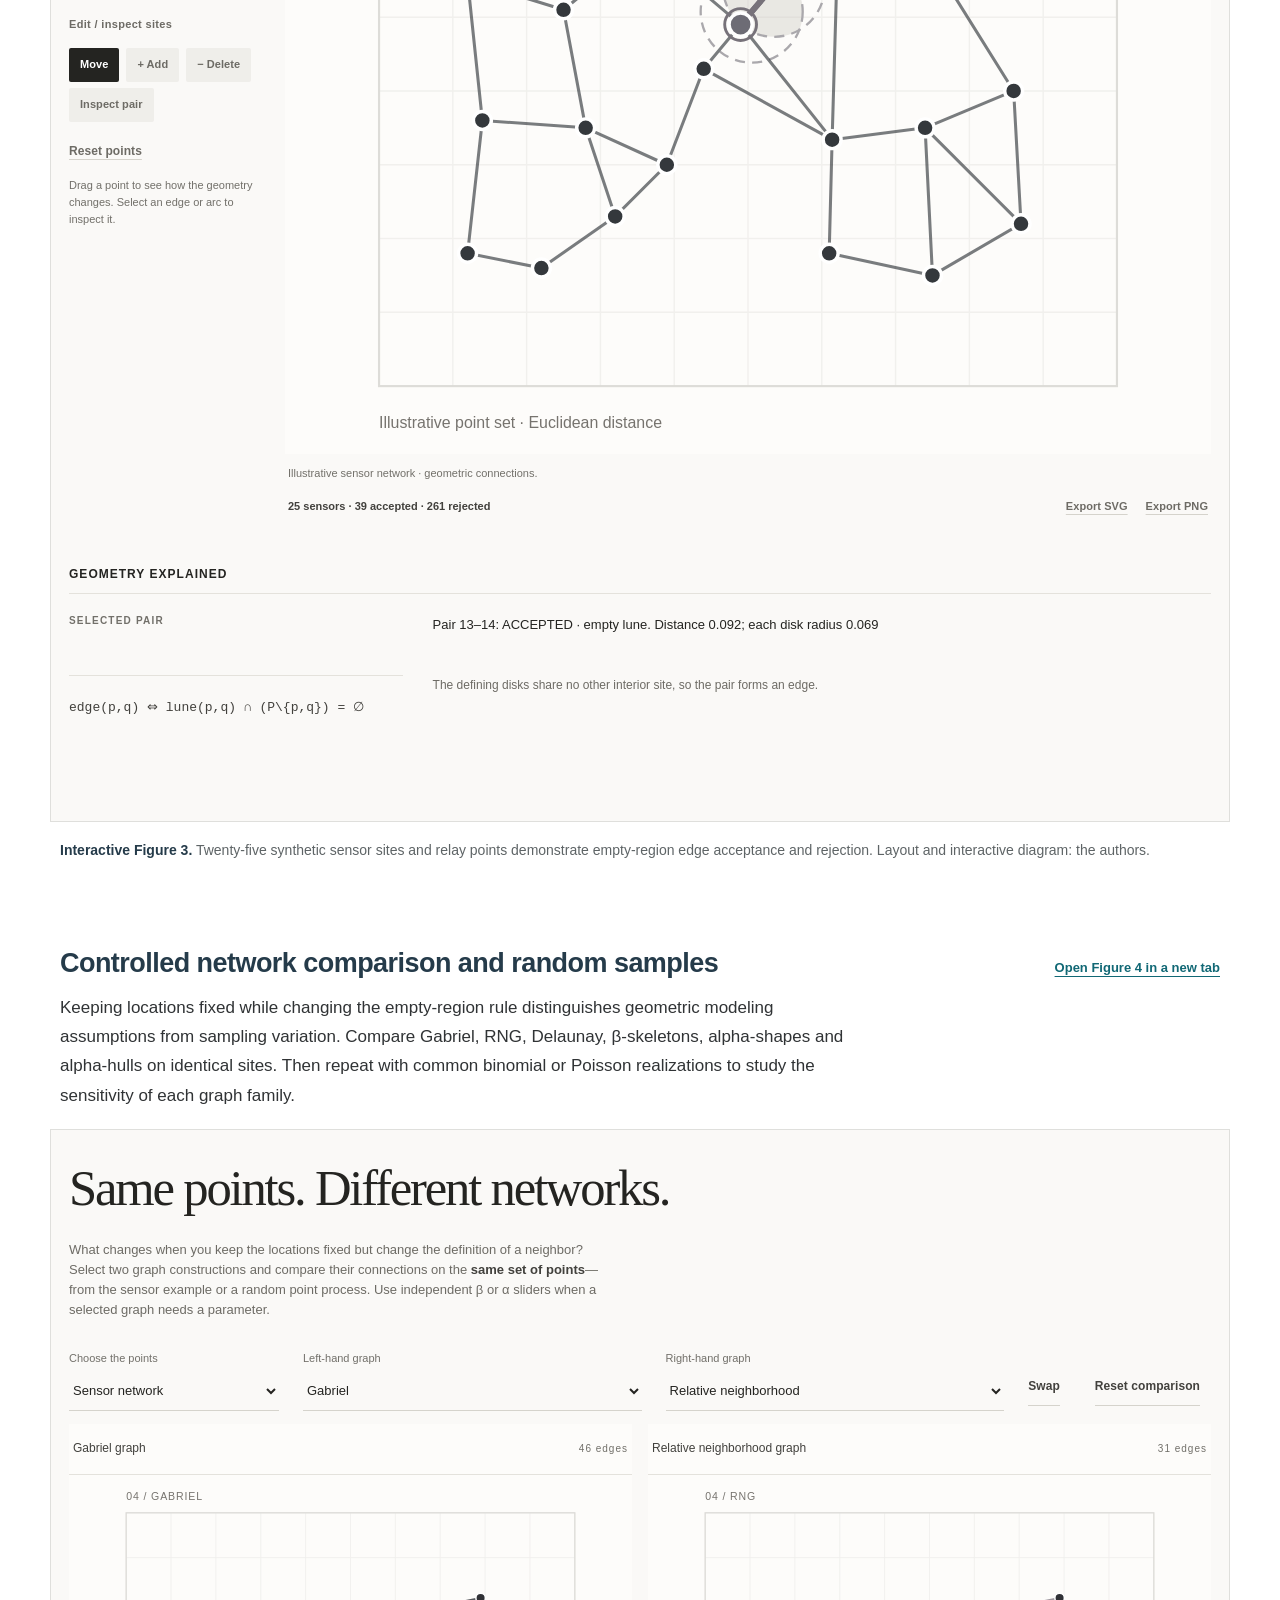
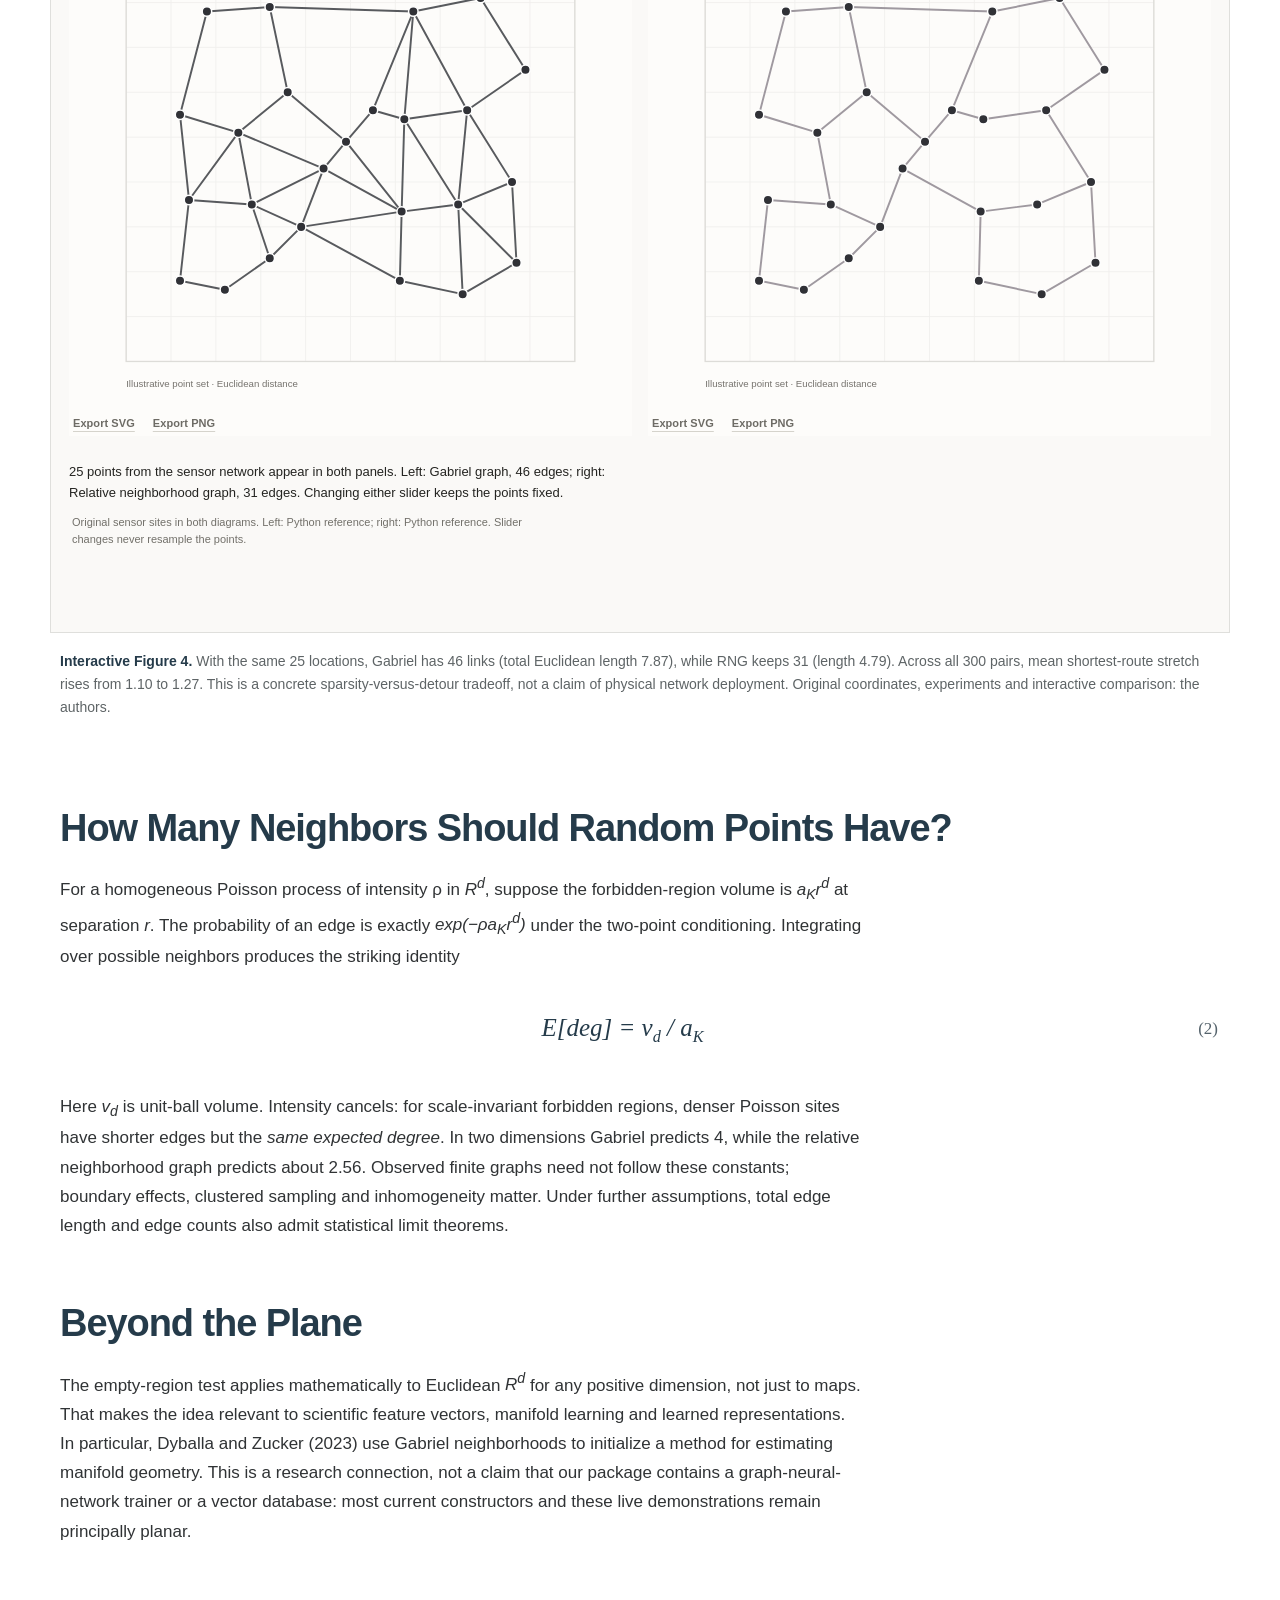
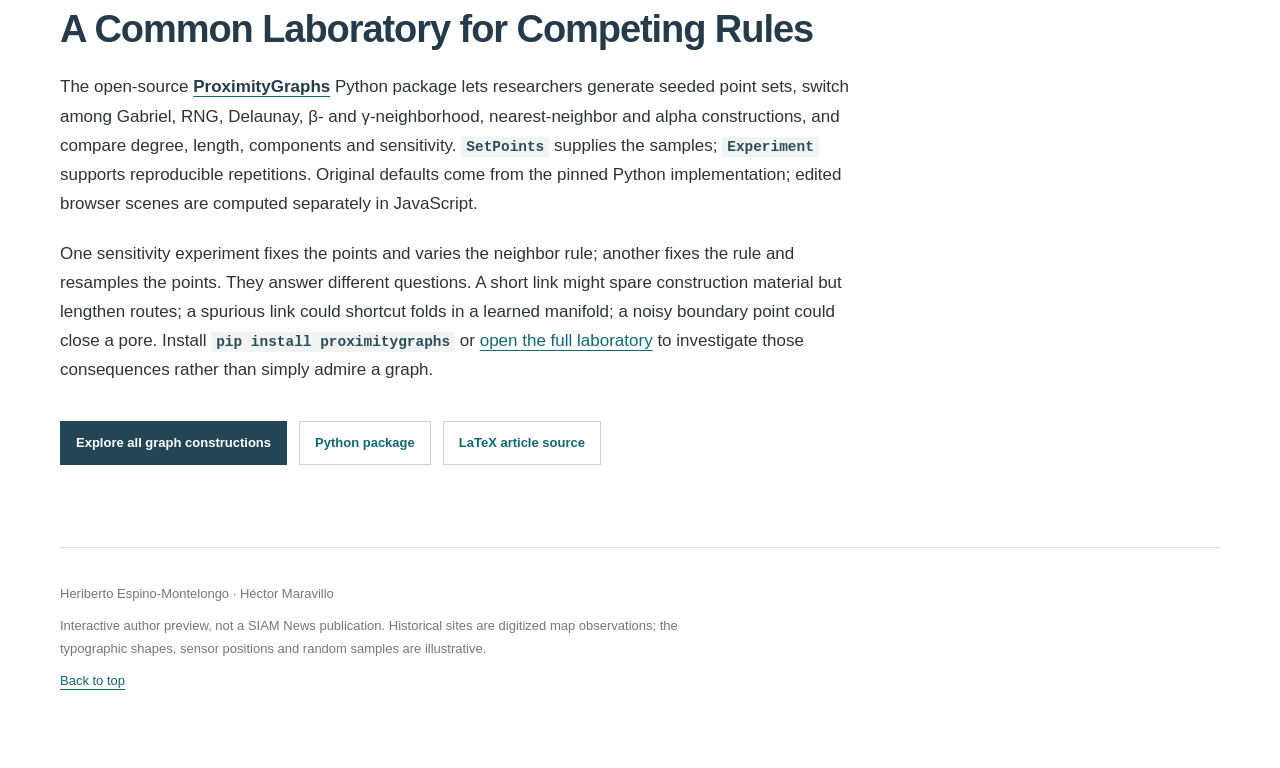
==== commit 9bcb424d: "experiment020: correct Snow history and present current alpha preset, persistent-homology invitation" ====
--- a/site/article.html
+++ b/site/article.html
@@ -33,7 +33,7 @@
     <p class="article-lead">A map records where things are; it does not decide which ones should be connected. A surprising class of geometric networks answers that question by inspecting the <em>space between points</em>—often, the absence of a third point determines whether an edge exists.</p>
     <section id="history" class="article-section">
       <h2>A Map Was Never a Network</h2>
-      <p>In 1854 John Snow mapped cholera deaths and water pumps in London's Soho district. He did not assign households to their closest pump through a Voronoi diagram. Our modern overlay does: thirteen pumps create nearest-site cells, while 578 death locations remain historical observations. The resulting partition is useful precisely because its limitations are visible—street access, individual water use and exposure cannot be read from Euclidean distance alone.</p>
+      <p>In his revised map for the 1855 parish inquiry, John Snow drew a dotted <em>walking-distance equidistance boundary</em> around the Broad Street pump: a historically important precursor of a street-network Voronoi region. Our reconstruction instead partitions 13 digitized pumps by straight-line Euclidean distance, with 578 historical deaths as observations rather than vertices. The key is not that Snow's reasoning failed, but that his distance metric followed streets and our geometric model uses straight lines. <a href="https://doi.org/10.1080/13658816.2011.577433" target="_blank" rel="noopener noreferrer">Shiode (2012)</a> revisited the case using network-based Voronoi analysis.</p>
       <p>Gabriel and Sokal made emptiness a connection rule in their 1969 study of geographic variation: two sample sites became neighbors when their diameter disk contained no competing point. Toussaint's relative neighborhood graph (1980) replaced that disk with the intersection of two equal disks, a <em>lune</em>. Later β-skeletons, γ-neighborhoods and other variants changed the excluded region. Each alternative makes a different assumption about what counts as nearby.</p>
     </section>
     <section id="applications" class="article-section">
@@ -42,20 +42,25 @@
     </section>
     <figure class="interactive-figure" id="figure1">
       <div class="figure-top"><h3>Spatial allocation and historical maps</h3><a href="./?embed=water" target="_blank" rel="noopener noreferrer">Open Figure 1 in a new tab</a></div>
-      <p>Move a historical pump to explore a hypothetical facility arrangement. The resulting Euclidean Voronoi cells answer a nearest-site question, not a causal question about disease transmission.</p>
+      <p>Snow's road-distance boundary and our Euclidean cells answer related but distinct nearest-facility questions. Moving a pump in this interactive model changes a hypothetical modern partition, not the historical records.</p>
       <div class="embed-shell">
         <iframe src="./?embed=water" title="Interactive Figure 1: John Snow water pumps, Voronoi cells and Delaunay edges" loading="lazy"></iframe>
       </div>
-      <figcaption><strong>Interactive Figure 1.</strong> Thirteen digitized Soho water pumps determine modern Voronoi cells and Delaunay adjacencies; 578 cholera death-location marks provide historical context only. Data: HistData; interactive diagram: the authors. <a href="#history">Historical context</a>.</figcaption>
+      <figcaption><strong>Interactive Figure 1.</strong> Snow drew a road-distance catchment boundary in 1855; these are modern Euclidean Voronoi cells and Delaunay edges from 13 digitized pump sites. The 578 death marks remain historical observations. Data: HistData; illustration: the authors. <a href="#history">Historical context</a>.</figcaption>
     </figure>
     <figure class="interactive-figure" id="figure2">
       <div class="figure-top"><h3>Shape reconstruction, holes and scale</h3><a href="./?embed=habitat" target="_blank" rel="noopener noreferrer">Open Figure 2 in a new tab</a></div>
-      <p>Alpha-shapes retain scale-selected simplices with straight boundaries, whereas the related alpha-hull includes circular arcs. Adjust the radius or point density to see when the two letter counters, gaps, and connected pieces change.</p>
+      <p>Alpha-shapes and alpha-hulls define a family of geometric reconstructions indexed by scale, not a single canonical contour. Distinct scales may reveal or suppress components and holes; that variation leads naturally to <em>persistent homology</em>, which records how long features survive in a filtration.</p>
       <div class="embed-shell">
         <iframe src="./?embed=habitat" title="Interactive Figure 2: serif Pg alpha shape, circular alpha hull, and supporting circles" loading="lazy"></iframe>
       </div>
-      <figcaption><strong>Interactive Figure 2.</strong> A synthetic letterform point set demonstrates straight alpha-shape edges, circular alpha-hull arcs, and supporting circles; a smiley is an optional preset. Data and interactive diagram: the authors.</figcaption>
+      <figcaption><strong>Interactive Figure 2.</strong> The improved live default uses 645 synthetic letterform sites and α = −48.65245. The resulting complex contains recognizable counters together with smaller scale-dependent features. The smiley remains optional. Point design and visualization: the authors.</figcaption>
     </figure>
+    <section class="article-section" id="persistent-homology">
+      <h2>From Alpha Boundaries to Persistent Topology</h2>
+      <p><a href="https://doi.org/10.1007/s00454-002-2885-2" target="_blank" rel="noopener noreferrer">Edelsbrunner, Letscher, and Zomorodian (2002)</a> developed persistence to distinguish durable topological features from those appearing briefly as scale changes. <a href="https://doi.org/10.1073/pnas.1520877113" target="_blank" rel="noopener noreferrer">Hiraoka et al. (2016)</a> used such persistence diagrams to identify hierarchical ring structures in amorphous materials; <a href="https://pmc.ncbi.nlm.nih.gov/articles/PMC10951800/" target="_blank" rel="noopener noreferrer">more recent microscopy work</a> uses three-dimensional persistent homology in cell and organelle segmentation.</p>
+      <p><strong>Collaboration invitation:</strong> ProximityGraphs does not currently compute persistence diagrams. Researchers in computational topology are invited to help design and validate alpha-complex filtrations, Betti curves, persistence barcodes, and stability tests on sampled geometric data. <a href="https://github.com/ProximityGraphs/ProximityGraphs/issues" target="_blank" rel="noopener noreferrer">Discuss or propose an implementation on GitHub</a>.</p>
+    </section>
     <section class="article-section" id="empty-regions">
       <h2>The Third Point Has a Veto</h2>
       <p>An edge between <em>p</em> and <em>q</em> survives when their excluded region contains no other observed site. For a finite point set <em>P</em> and forbidden region <em>K(p,q)</em>, the decision is</p>
@@ -74,11 +79,11 @@
     </figure>
     <figure class="interactive-figure" id="figure4">
       <div class="figure-top"><h3>Controlled network comparison and random samples</h3><a href="./?embed=compare" target="_blank" rel="noopener noreferrer">Open Figure 4 in a new tab</a></div>
-      <p>Compare Gabriel, relative-neighborhood, Delaunay, β-skeleton, alpha-shape and circular alpha-hull connections under a shared coordinate set. Each side reveals its own β or α slider whenever the selected rule needs one. You can replace the original 25 synthetic sites with a fixed-size binomial sample or a homogeneous Poisson realization.</p>
+      <p>Keeping locations fixed while changing the empty-region rule distinguishes geometric modeling assumptions from sampling variation. Compare Gabriel, RNG, Delaunay, β-skeletons, alpha-shapes and alpha-hulls on identical sites. Then repeat with common binomial or Poisson realizations to study the sensitivity of each graph family.</p>
       <div class="embed-shell">
         <iframe src="./?embed=compare" title="Interactive Figure 4: two geometric graphs constructed on the exact same points" loading="lazy"></iframe>
       </div>
-      <figcaption><strong>Interactive Figure 4.</strong> Gabriel yields 46 edges and RNG 31 on the same 25 sites. Changing the rule, rather than resampling coordinates, changes the observed adjacency. Original coordinates, experiments and interactive comparison: the authors.</figcaption>
+      <figcaption><strong>Interactive Figure 4.</strong> With the same 25 locations, Gabriel has 46 links (total Euclidean length 7.87), while RNG keeps 31 (length 4.79). Across all 300 pairs, mean shortest-route stretch rises from 1.10 to 1.27. This is a concrete sparsity-versus-detour tradeoff, not a claim of physical network deployment. Original coordinates, experiments and interactive comparison: the authors.</figcaption>
     </figure>
     <section class="article-section" id="probability">
       <h2>How Many Neighbors Should Random Points Have?</h2>
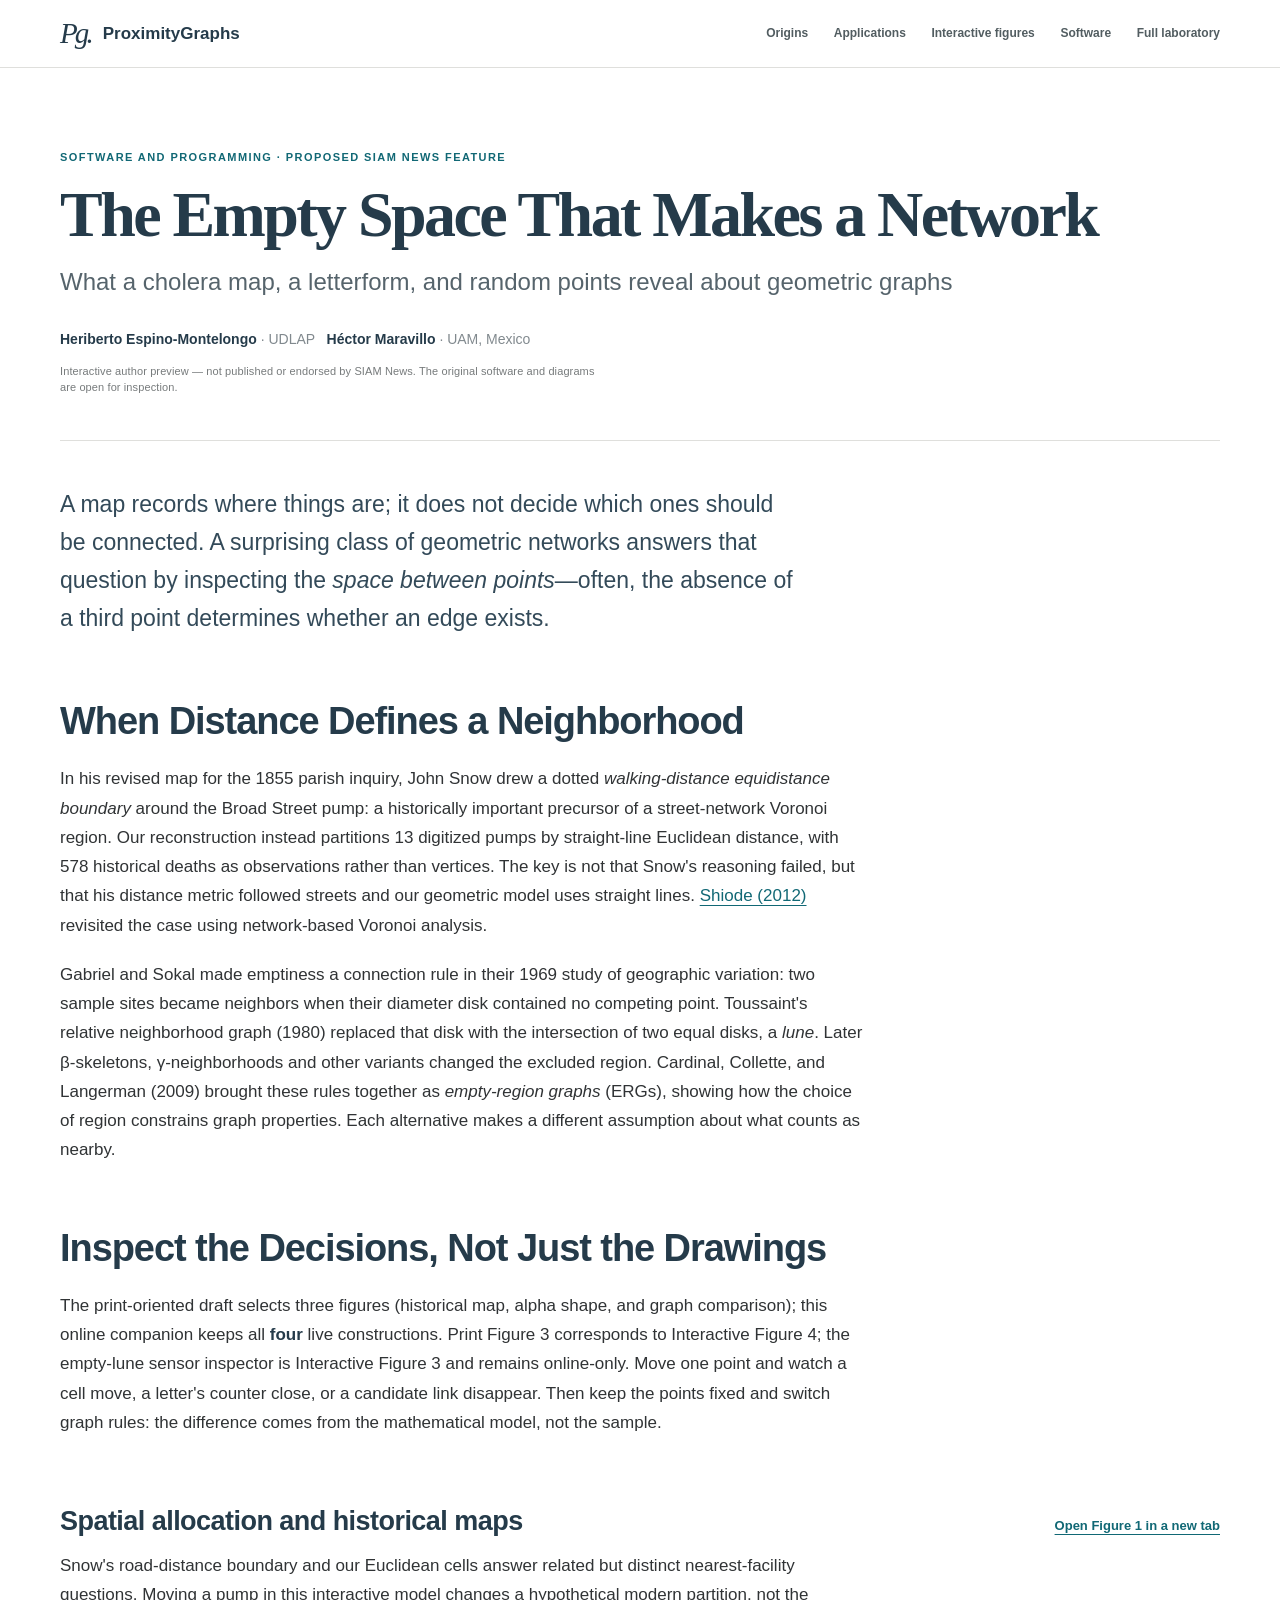
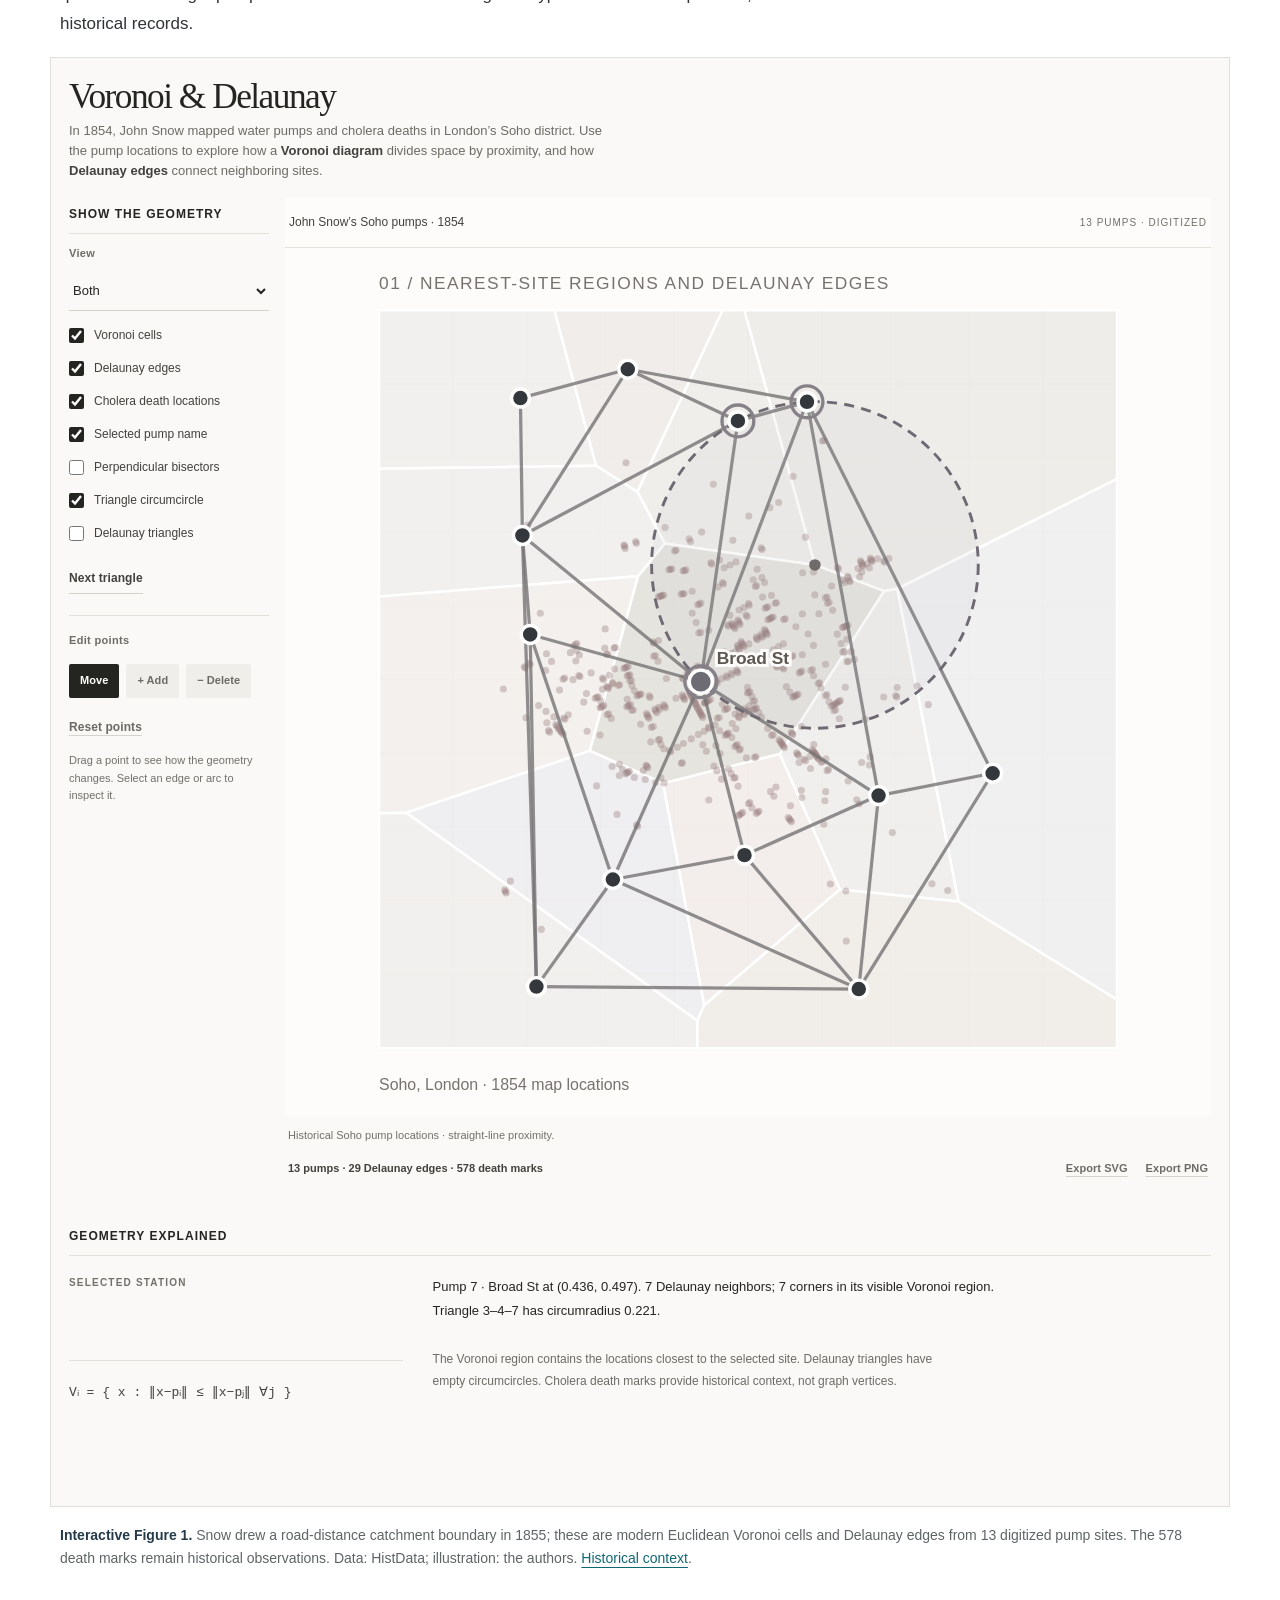
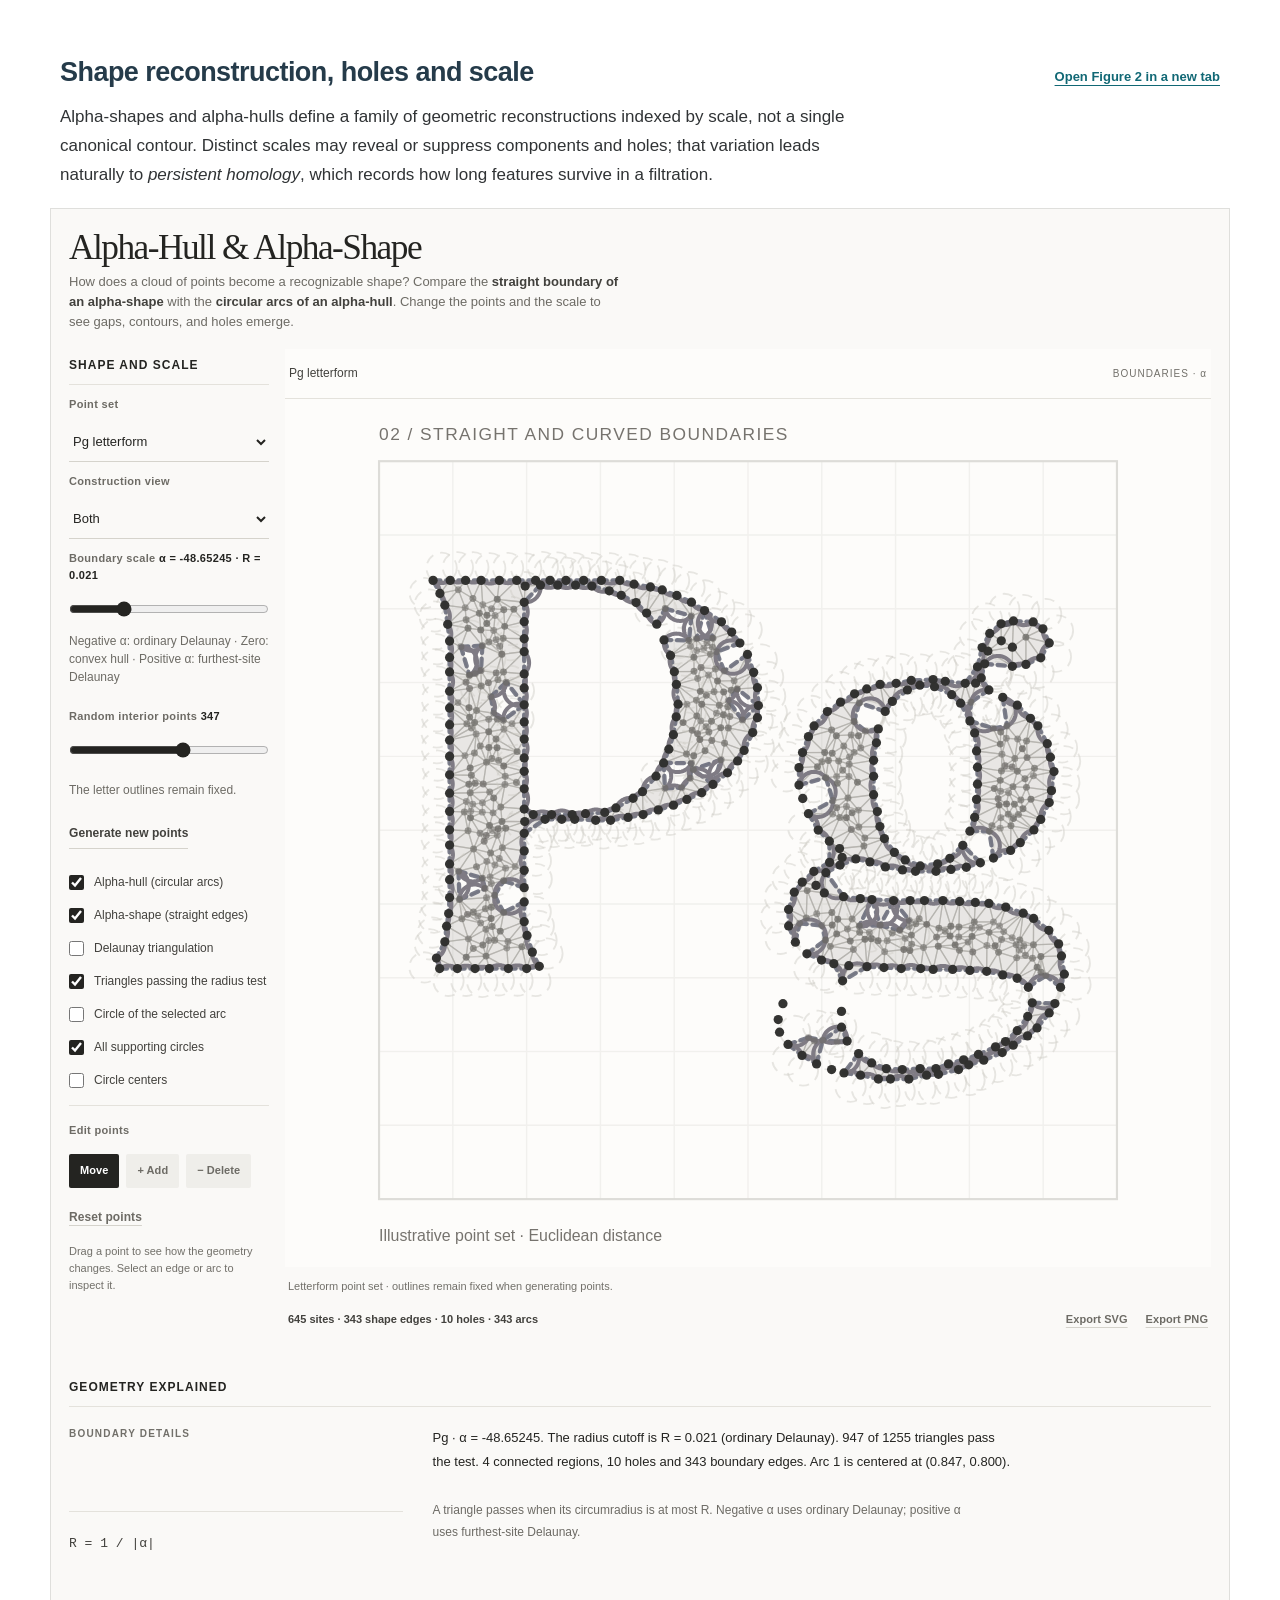
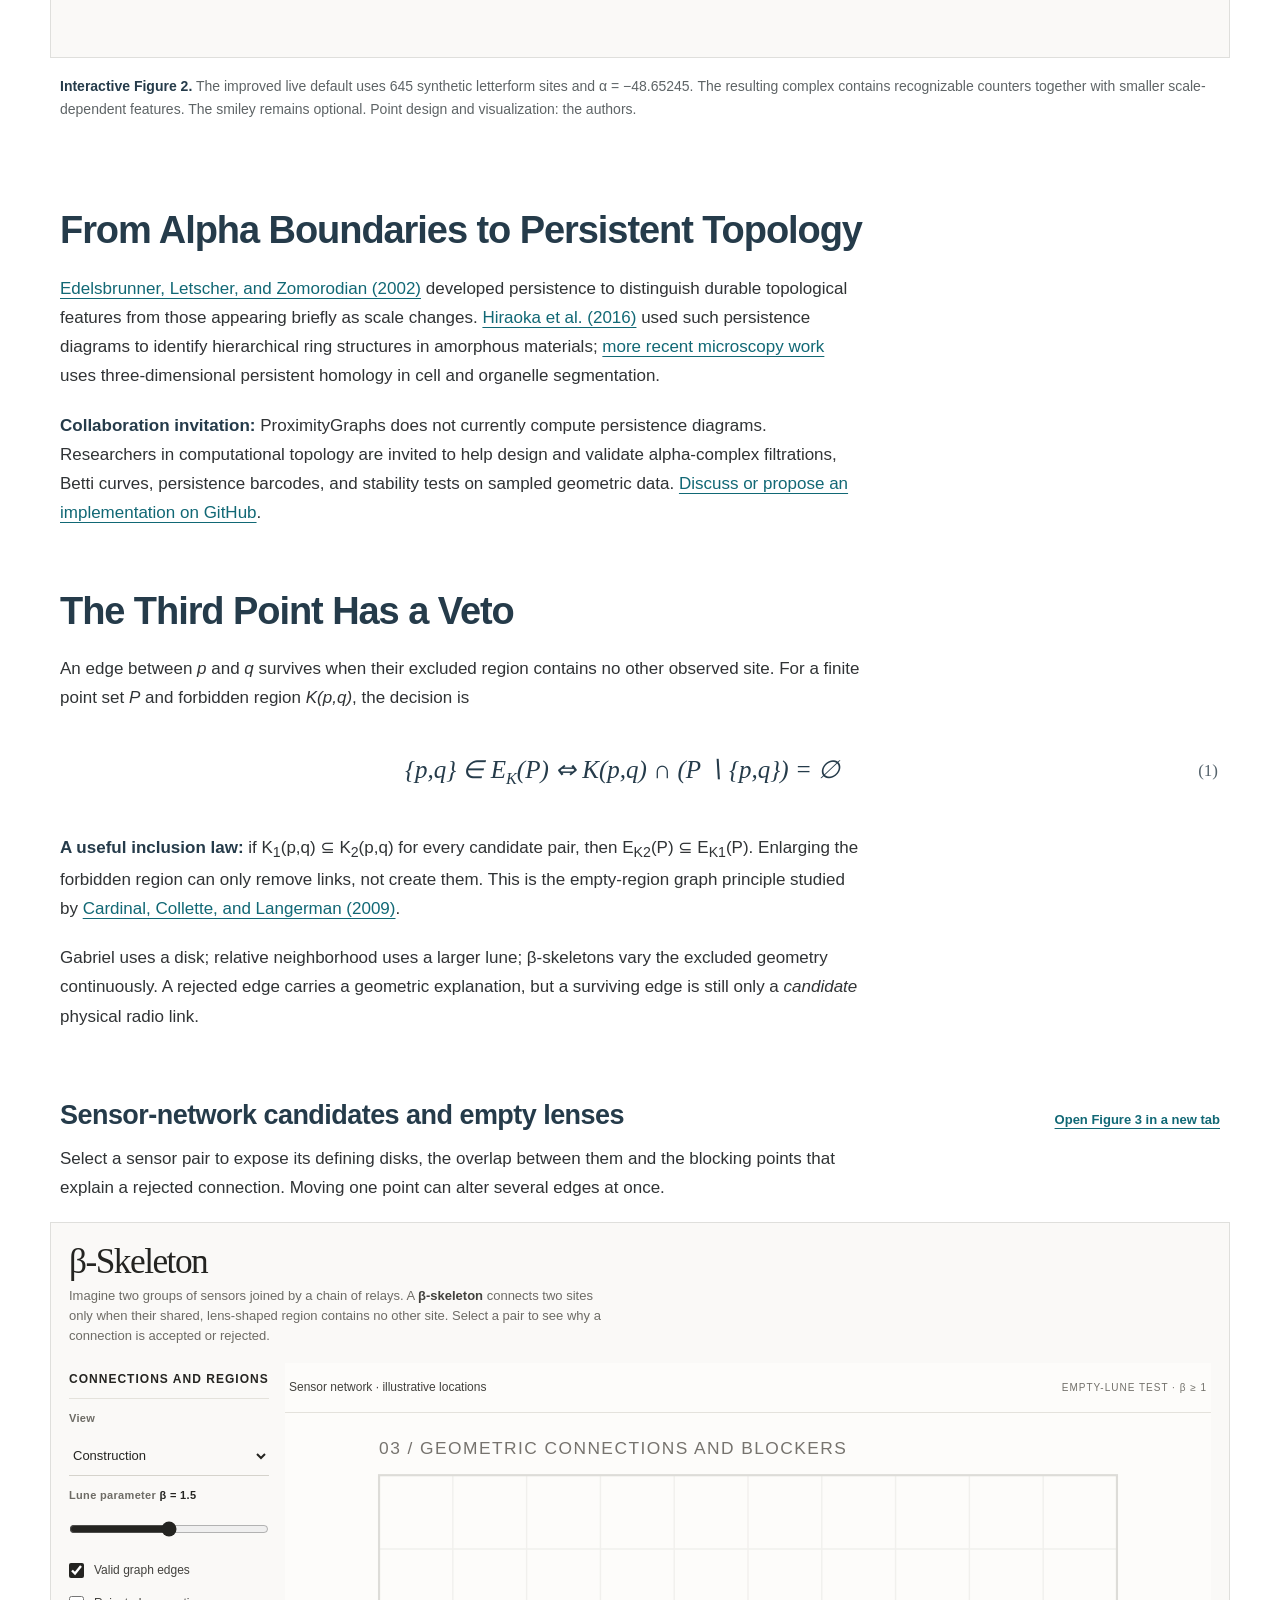
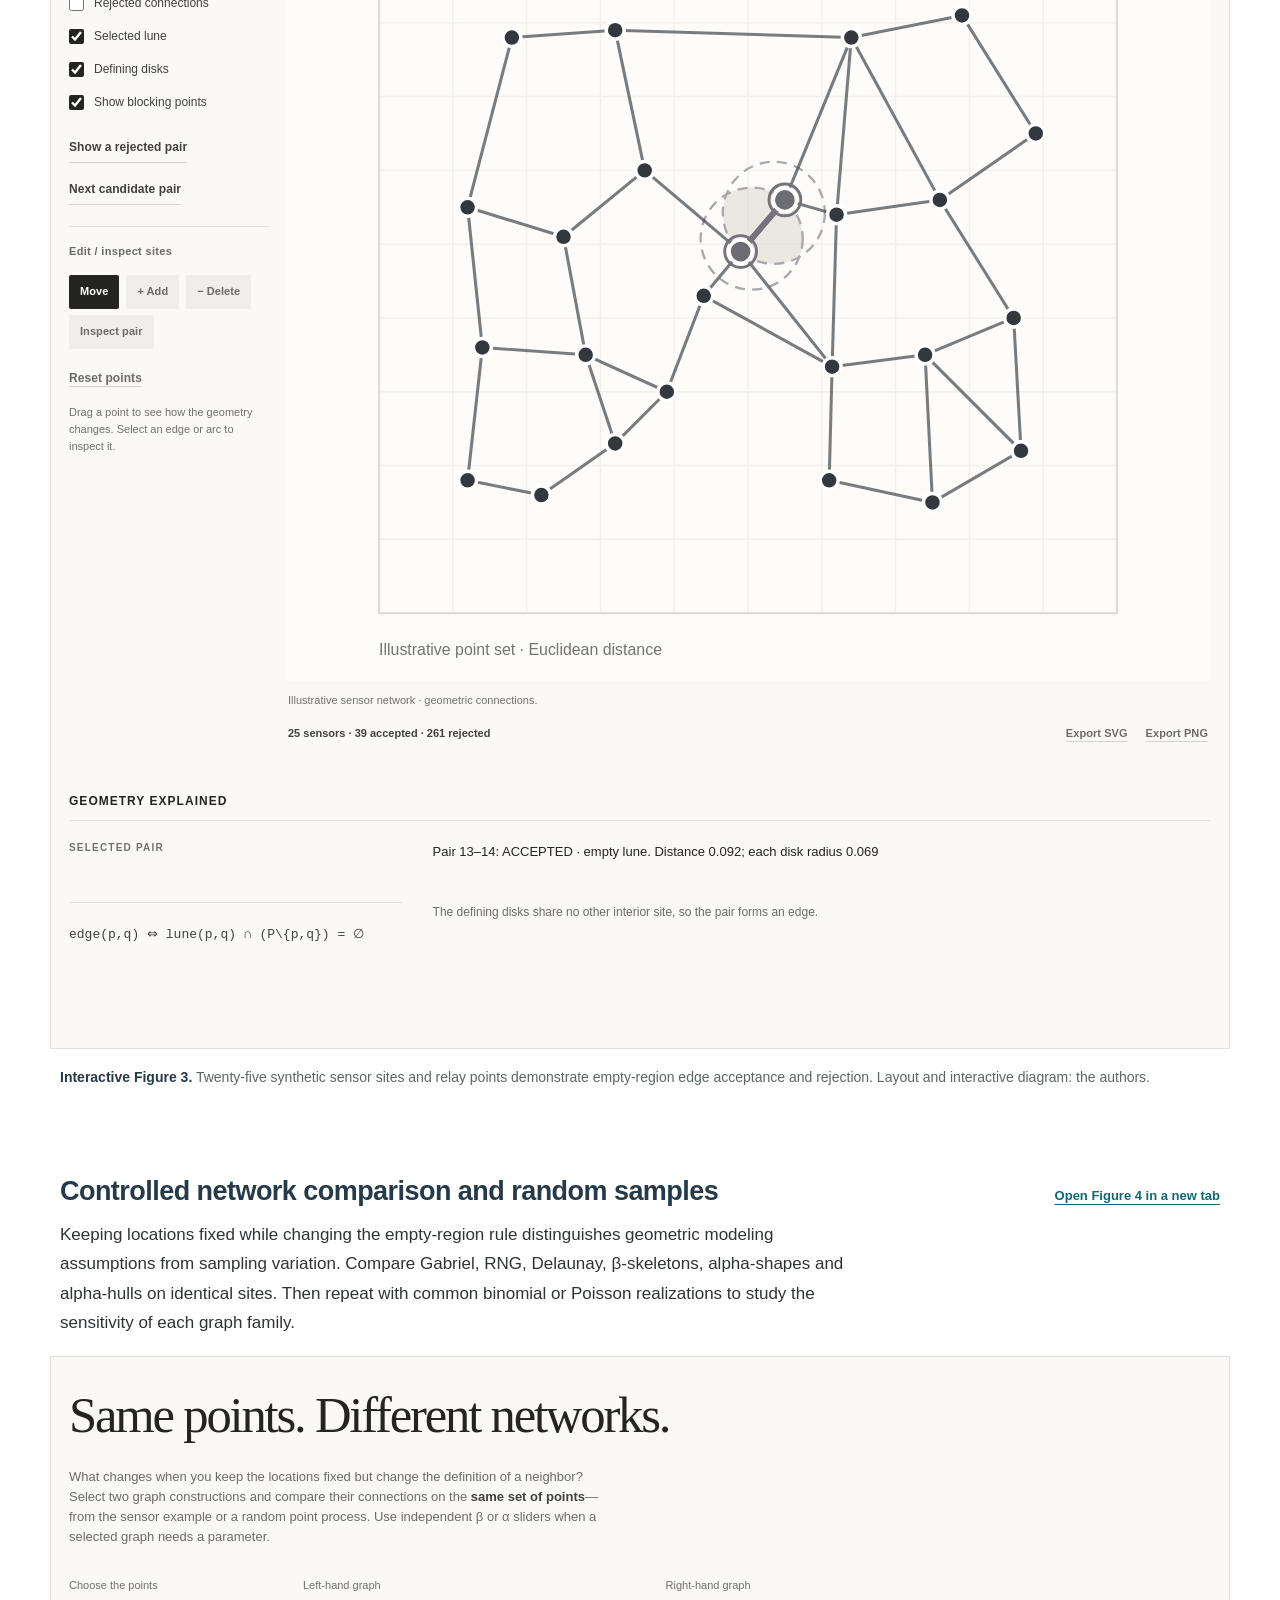
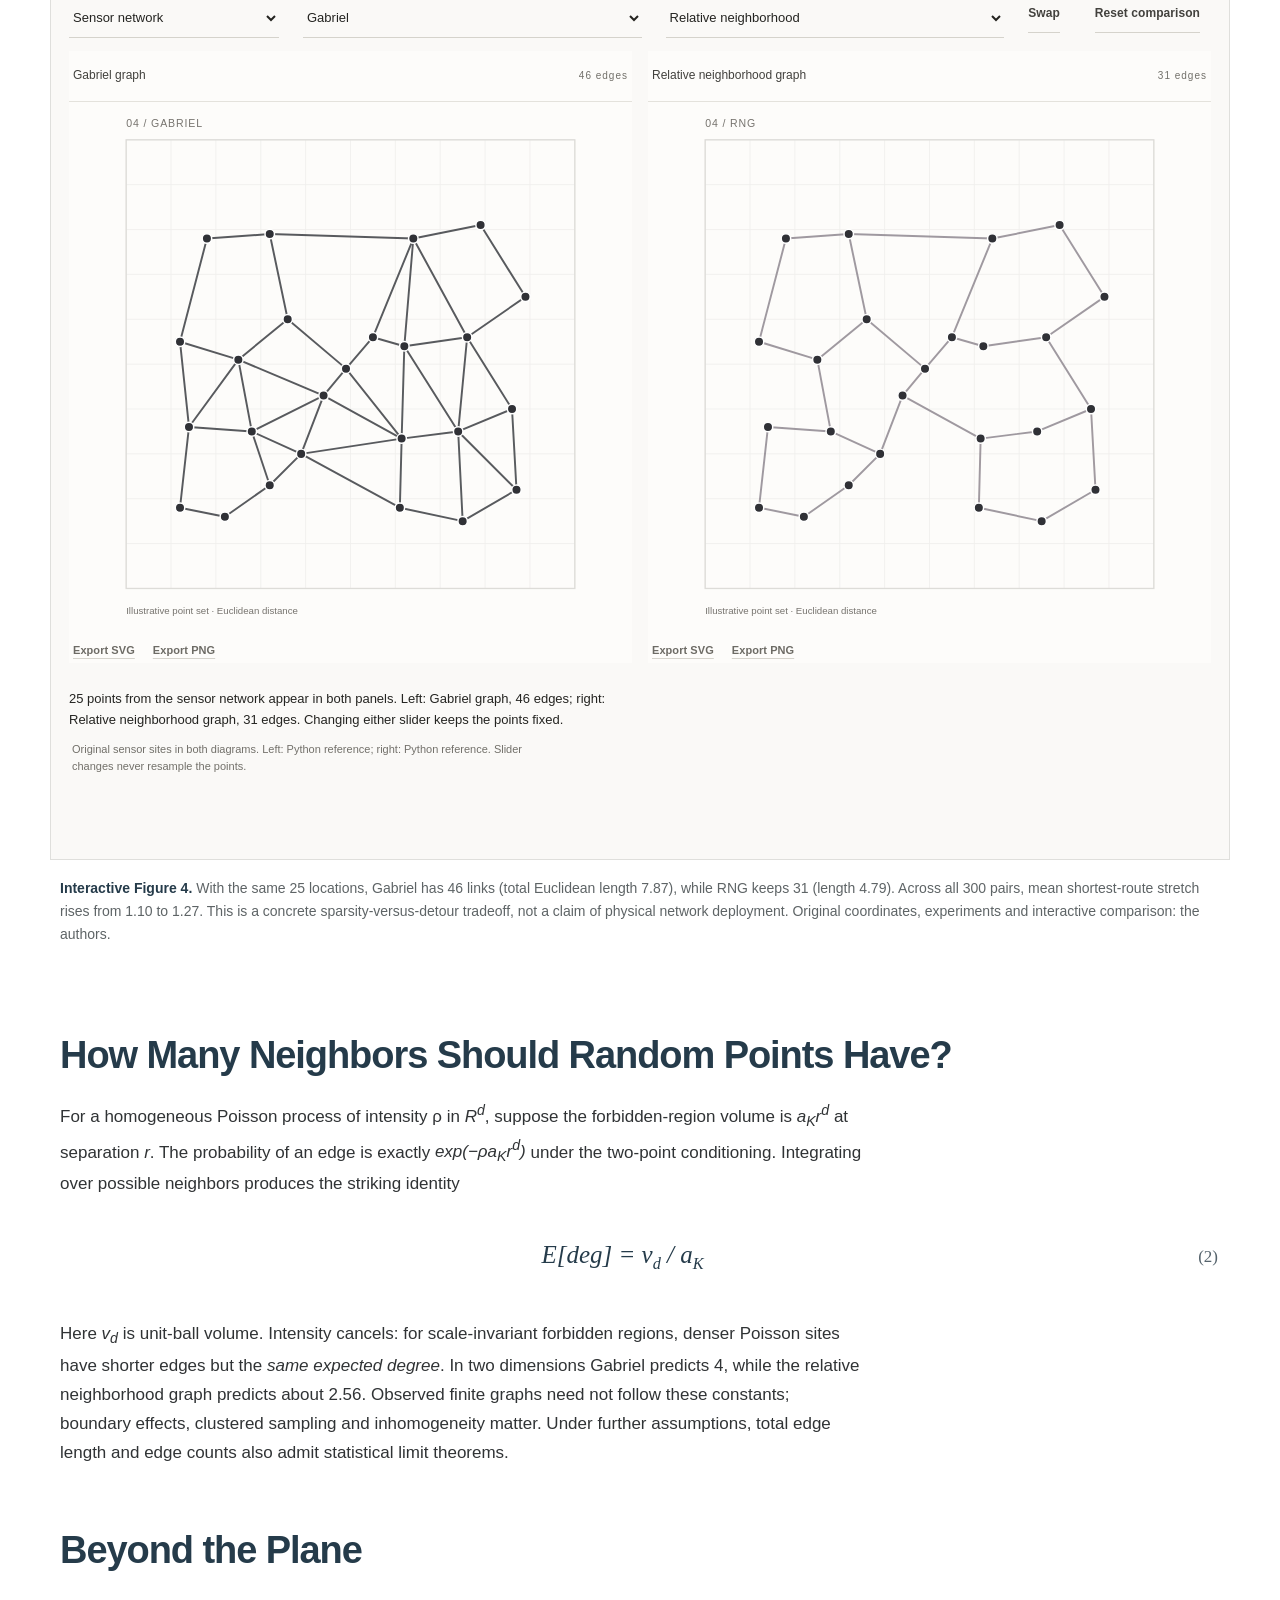
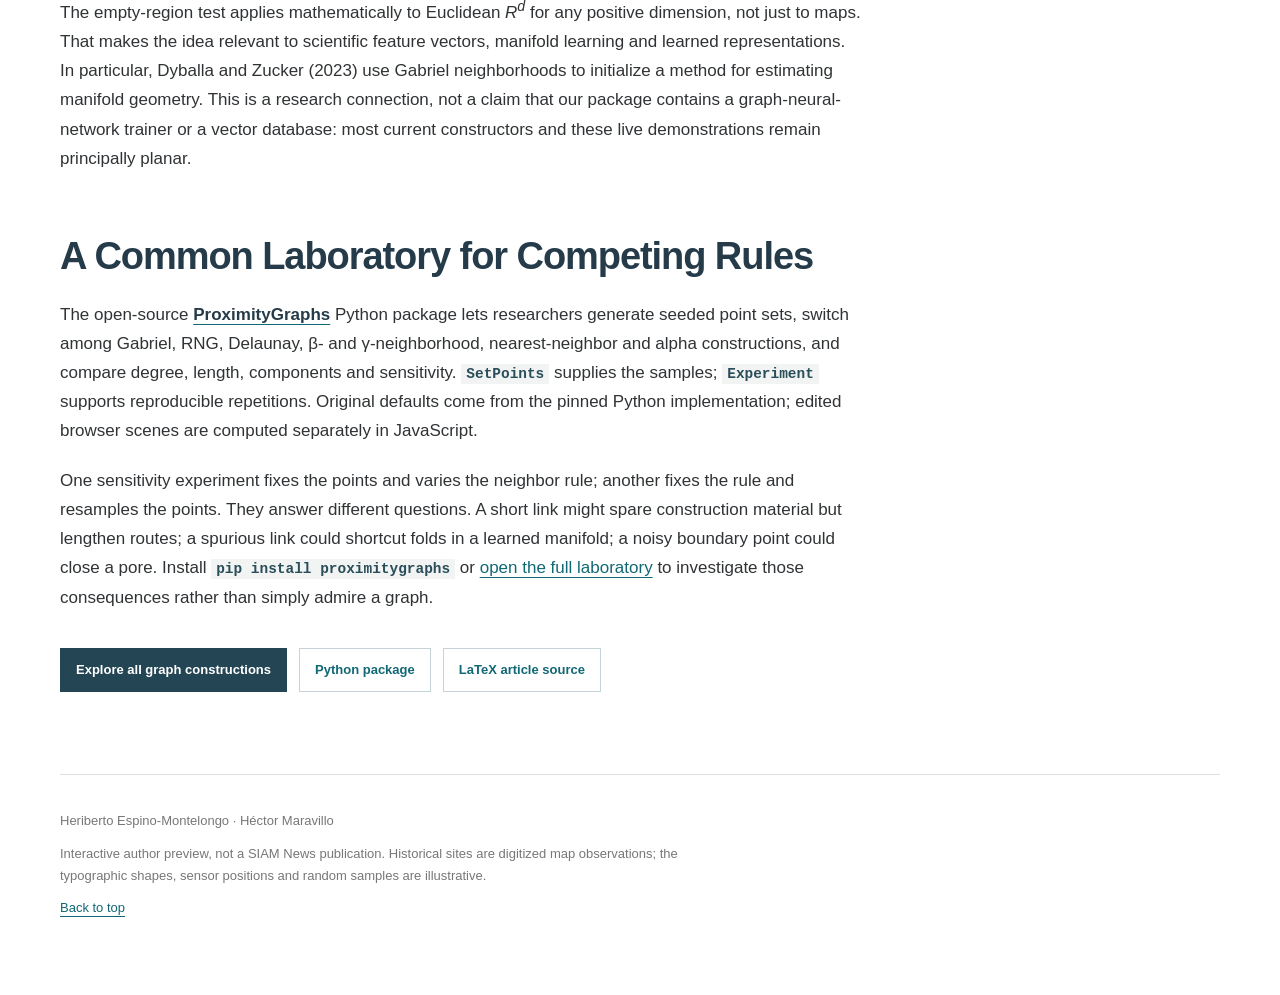
==== commit edcf1199: "experiment021: align ERG history and interactive author narrative" ====
--- a/site/article.html
+++ b/site/article.html
@@ -32,13 +32,13 @@
     </header>
     <p class="article-lead">A map records where things are; it does not decide which ones should be connected. A surprising class of geometric networks answers that question by inspecting the <em>space between points</em>—often, the absence of a third point determines whether an edge exists.</p>
     <section id="history" class="article-section">
-      <h2>A Map Was Never a Network</h2>
+      <h2>When Distance Defines a Neighborhood</h2>
       <p>In his revised map for the 1855 parish inquiry, John Snow drew a dotted <em>walking-distance equidistance boundary</em> around the Broad Street pump: a historically important precursor of a street-network Voronoi region. Our reconstruction instead partitions 13 digitized pumps by straight-line Euclidean distance, with 578 historical deaths as observations rather than vertices. The key is not that Snow's reasoning failed, but that his distance metric followed streets and our geometric model uses straight lines. <a href="https://doi.org/10.1080/13658816.2011.577433" target="_blank" rel="noopener noreferrer">Shiode (2012)</a> revisited the case using network-based Voronoi analysis.</p>
-      <p>Gabriel and Sokal made emptiness a connection rule in their 1969 study of geographic variation: two sample sites became neighbors when their diameter disk contained no competing point. Toussaint's relative neighborhood graph (1980) replaced that disk with the intersection of two equal disks, a <em>lune</em>. Later β-skeletons, γ-neighborhoods and other variants changed the excluded region. Each alternative makes a different assumption about what counts as nearby.</p>
+      <p>Gabriel and Sokal made emptiness a connection rule in their 1969 study of geographic variation: two sample sites became neighbors when their diameter disk contained no competing point. Toussaint's relative neighborhood graph (1980) replaced that disk with the intersection of two equal disks, a <em>lune</em>. Later β-skeletons, γ-neighborhoods and other variants changed the excluded region. Cardinal, Collette, and Langerman (2009) brought these rules together as <em>empty-region graphs</em> (ERGs), showing how the choice of region constrains graph properties. Each alternative makes a different assumption about what counts as nearby.</p>
     </section>
     <section id="applications" class="article-section">
       <h2>Inspect the Decisions, Not Just the Drawings</h2>
-      <p>The print-oriented draft selects three figures; this online companion keeps all <strong>four</strong> live constructions. Move one point and watch a cell move, a letter's counter close, or a candidate link disappear. Then keep the points fixed and switch graph rules: the difference comes from the mathematical model, not the sample.</p>
+      <p>The print-oriented draft selects three figures (historical map, alpha shape, and graph comparison); this online companion keeps all <strong>four</strong> live constructions. Print Figure 3 corresponds to Interactive Figure 4; the empty-lune sensor inspector is Interactive Figure 3 and remains online-only. Move one point and watch a cell move, a letter's counter close, or a candidate link disappear. Then keep the points fixed and switch graph rules: the difference comes from the mathematical model, not the sample.</p>
     </section>
     <figure class="interactive-figure" id="figure1">
       <div class="figure-top"><h3>Spatial allocation and historical maps</h3><a href="./?embed=water" target="_blank" rel="noopener noreferrer">Open Figure 1 in a new tab</a></div>
@@ -67,7 +67,8 @@
       <div class="equation" role="math" aria-label="An edge p q exists if and only if K of p q intersection P without p and q is empty. Equation one.">
         <span>{p,q} ∈ E<sub>K</sub>(P) ⇔ K(p,q) ∩ (P ∖ {p,q}) = ∅</span><span class="equation-number">(1)</span>
       </div>
-      <p>Change the region and the connections change. Gabriel uses a disk; relative neighborhood uses a lune; β-skeletons adjust its geometry continuously. A rejected edge carries a geometric explanation, but a surviving edge is still only a <em>candidate</em> physical radio link.</p>
+      <p><strong>A useful inclusion law:</strong> if K<sub>1</sub>(p,q) ⊆ K<sub>2</sub>(p,q) for every candidate pair, then E<sub>K2</sub>(P) ⊆ E<sub>K1</sub>(P). Enlarging the forbidden region can only remove links, not create them. This is the empty-region graph principle studied by <a href="https://doi.org/10.1016/j.comgeo.2008.09.003" target="_blank" rel="noopener noreferrer">Cardinal, Collette, and Langerman (2009)</a>.</p>
+      <p>Gabriel uses a disk; relative neighborhood uses a larger lune; β-skeletons vary the excluded geometry continuously. A rejected edge carries a geometric explanation, but a surviving edge is still only a <em>candidate</em> physical radio link.</p>
     </section>
     <figure class="interactive-figure" id="figure3">
       <div class="figure-top"><h3>Sensor-network candidates and empty lenses</h3><a href="./?embed=sensors" target="_blank" rel="noopener noreferrer">Open Figure 3 in a new tab</a></div>
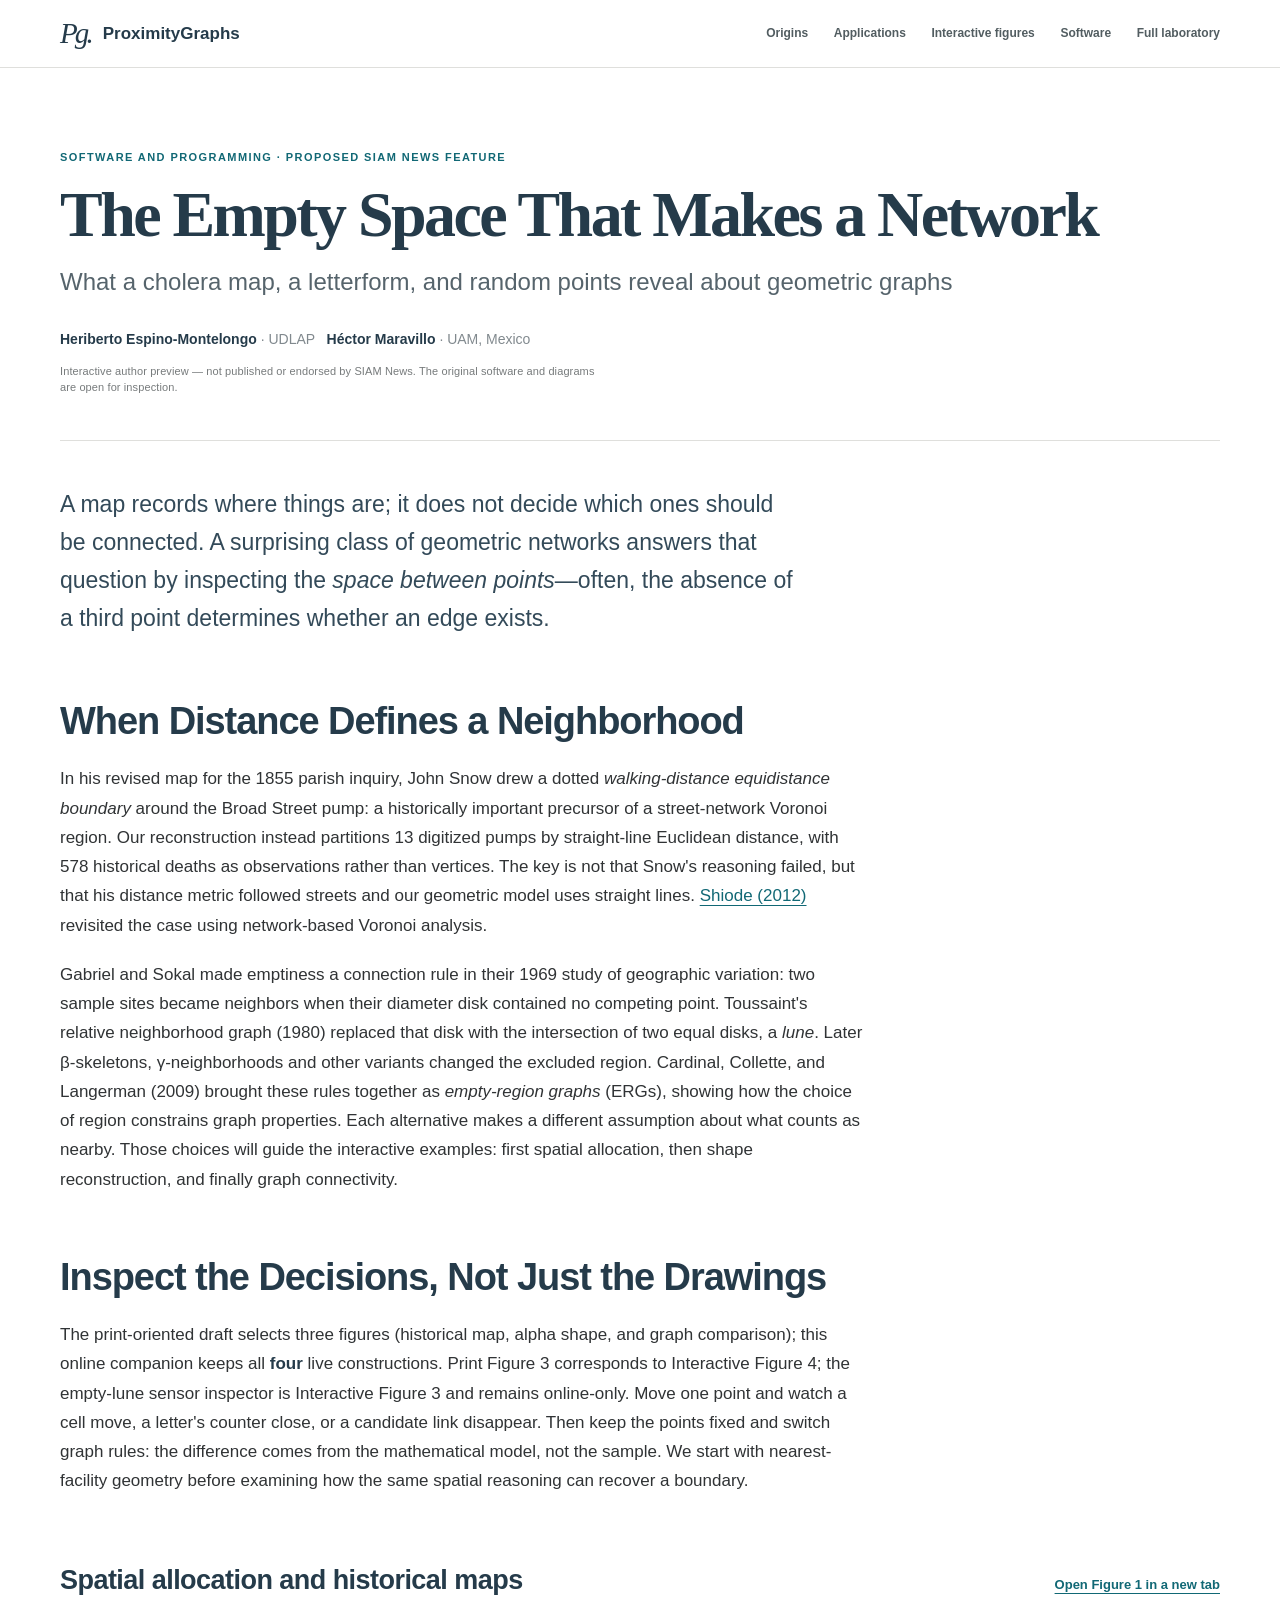
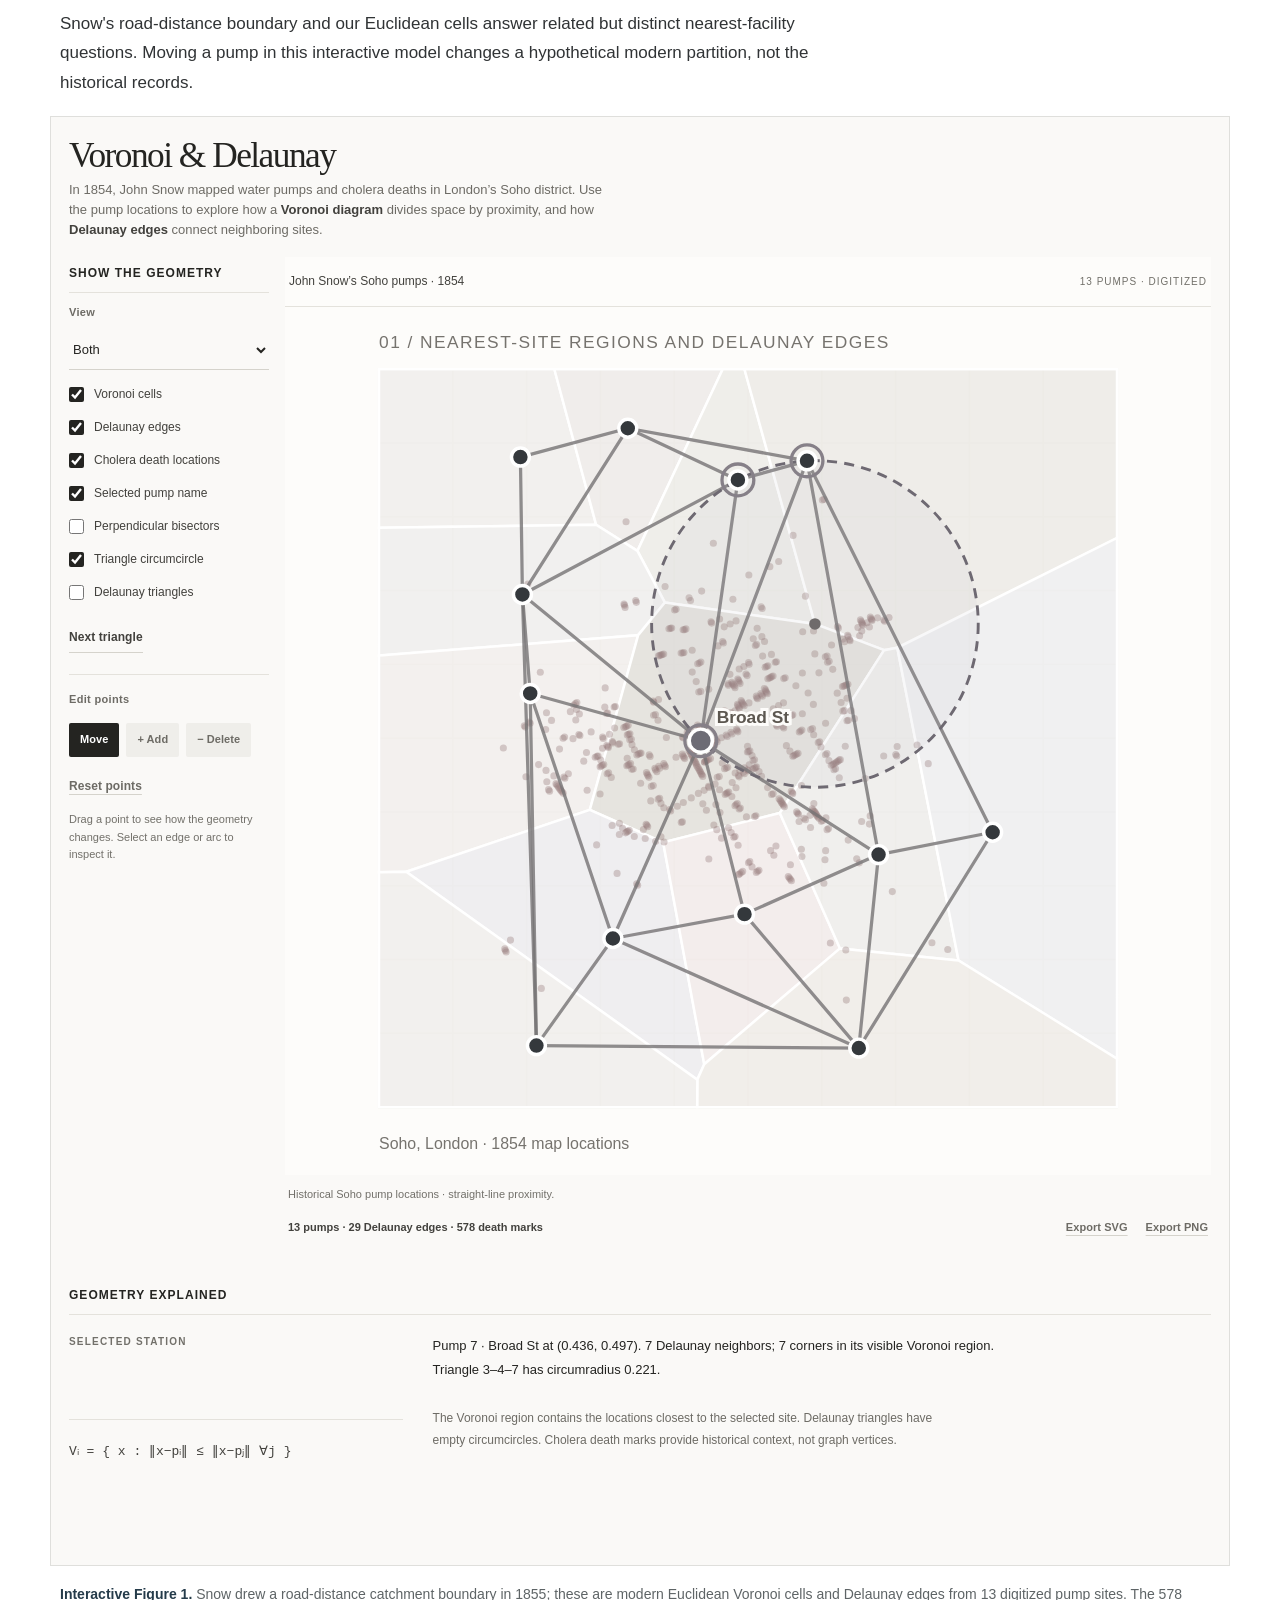
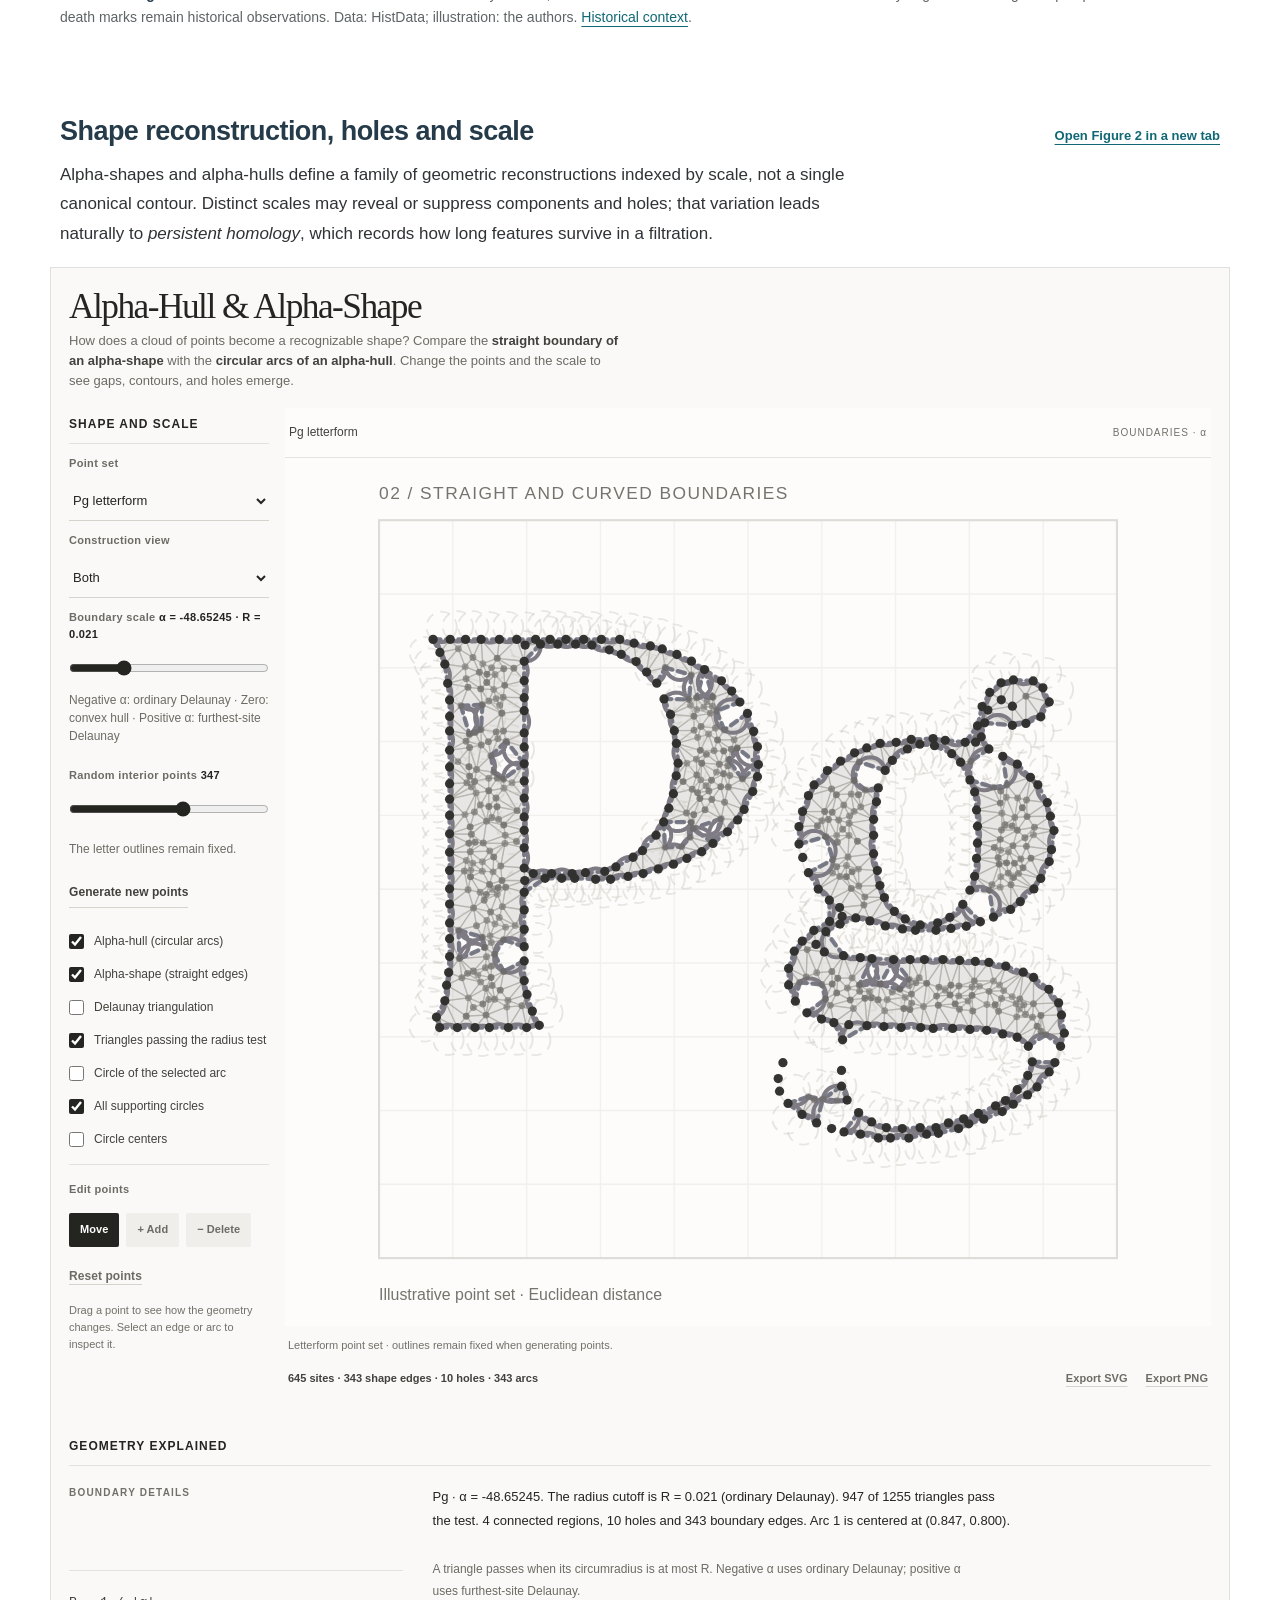
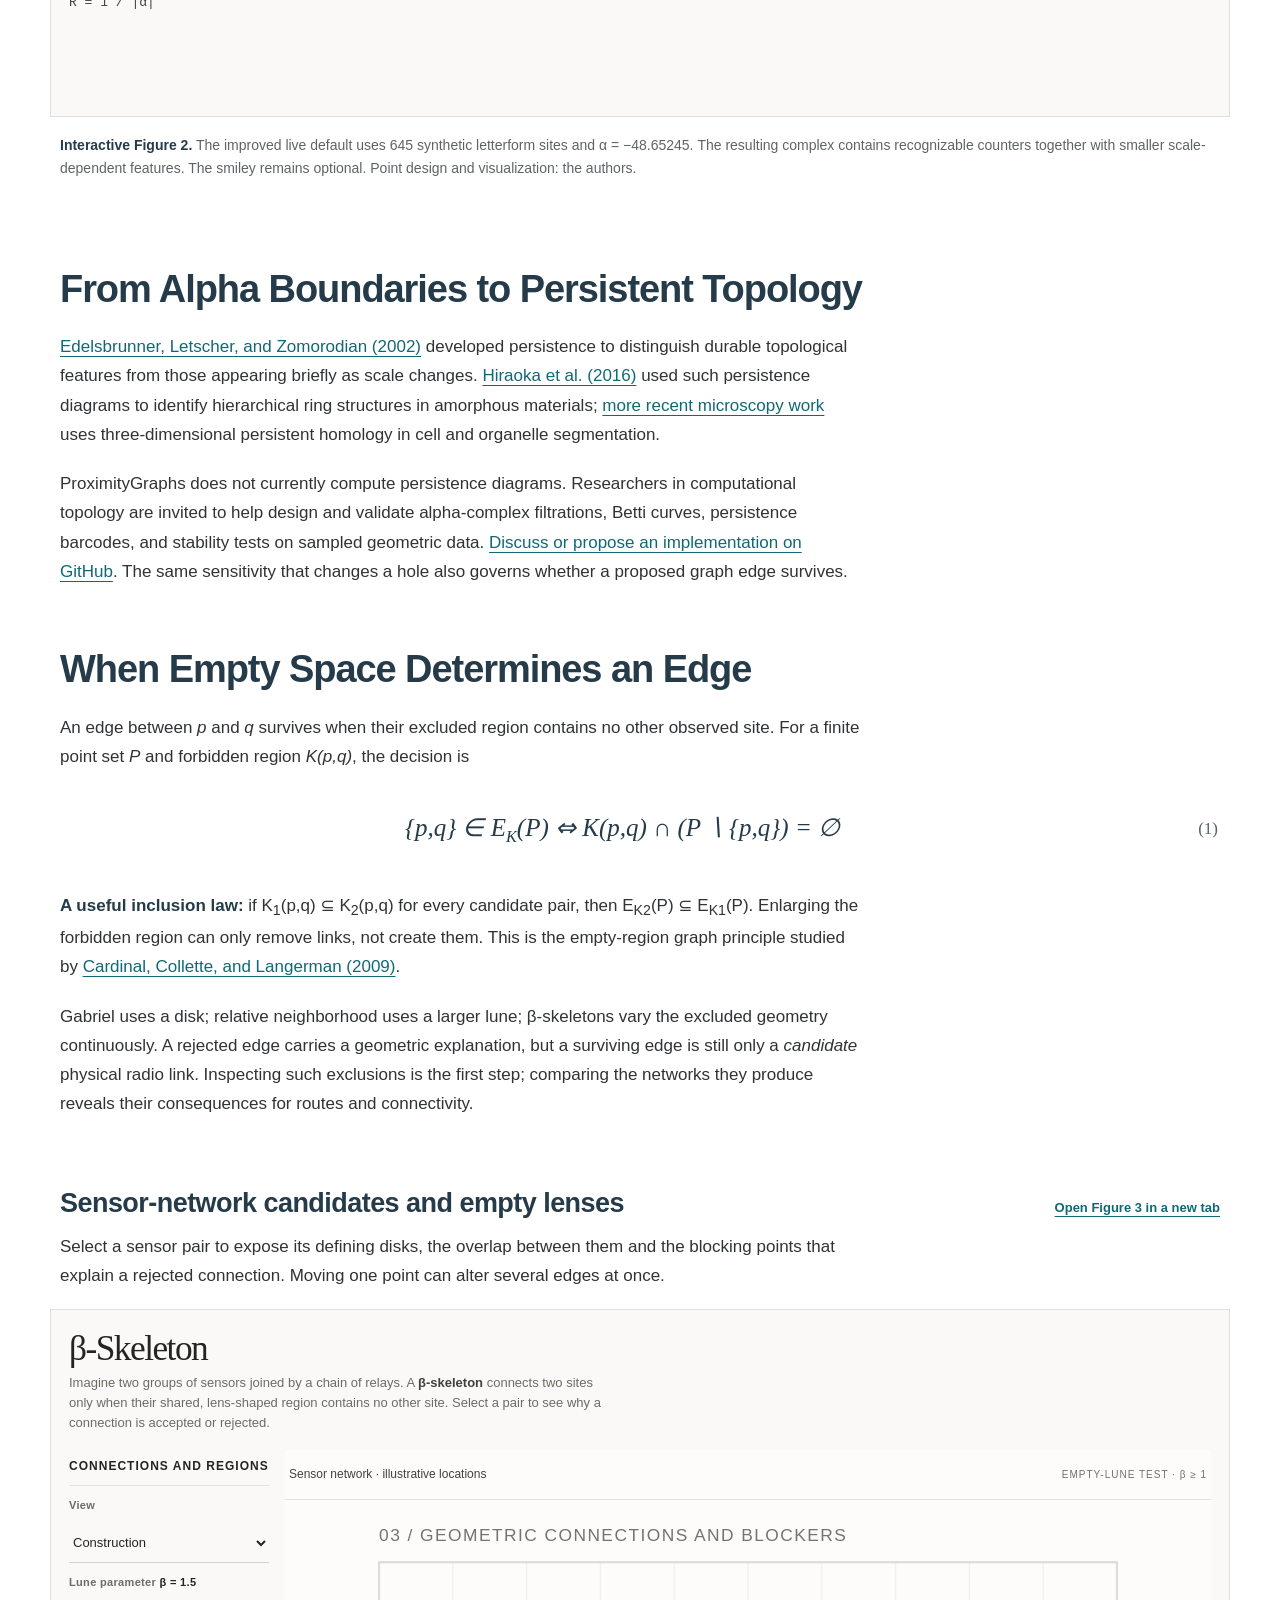
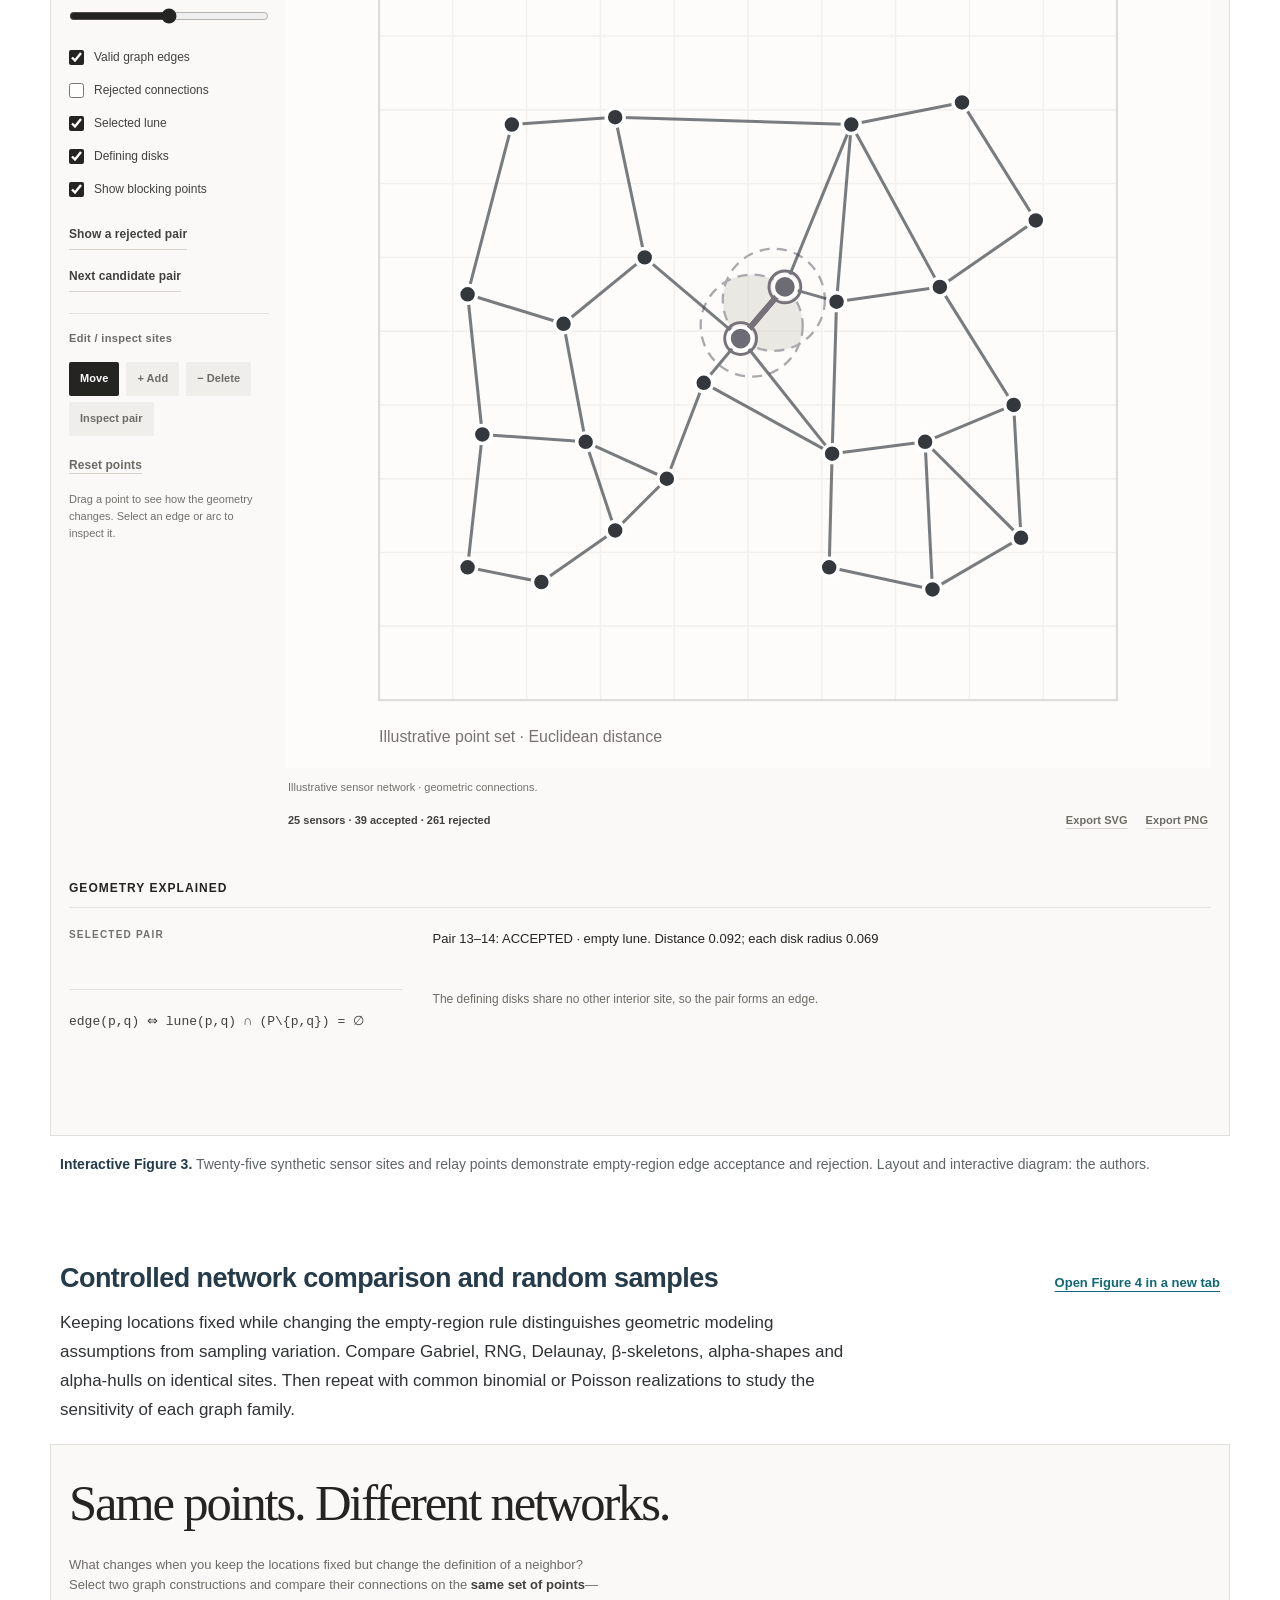
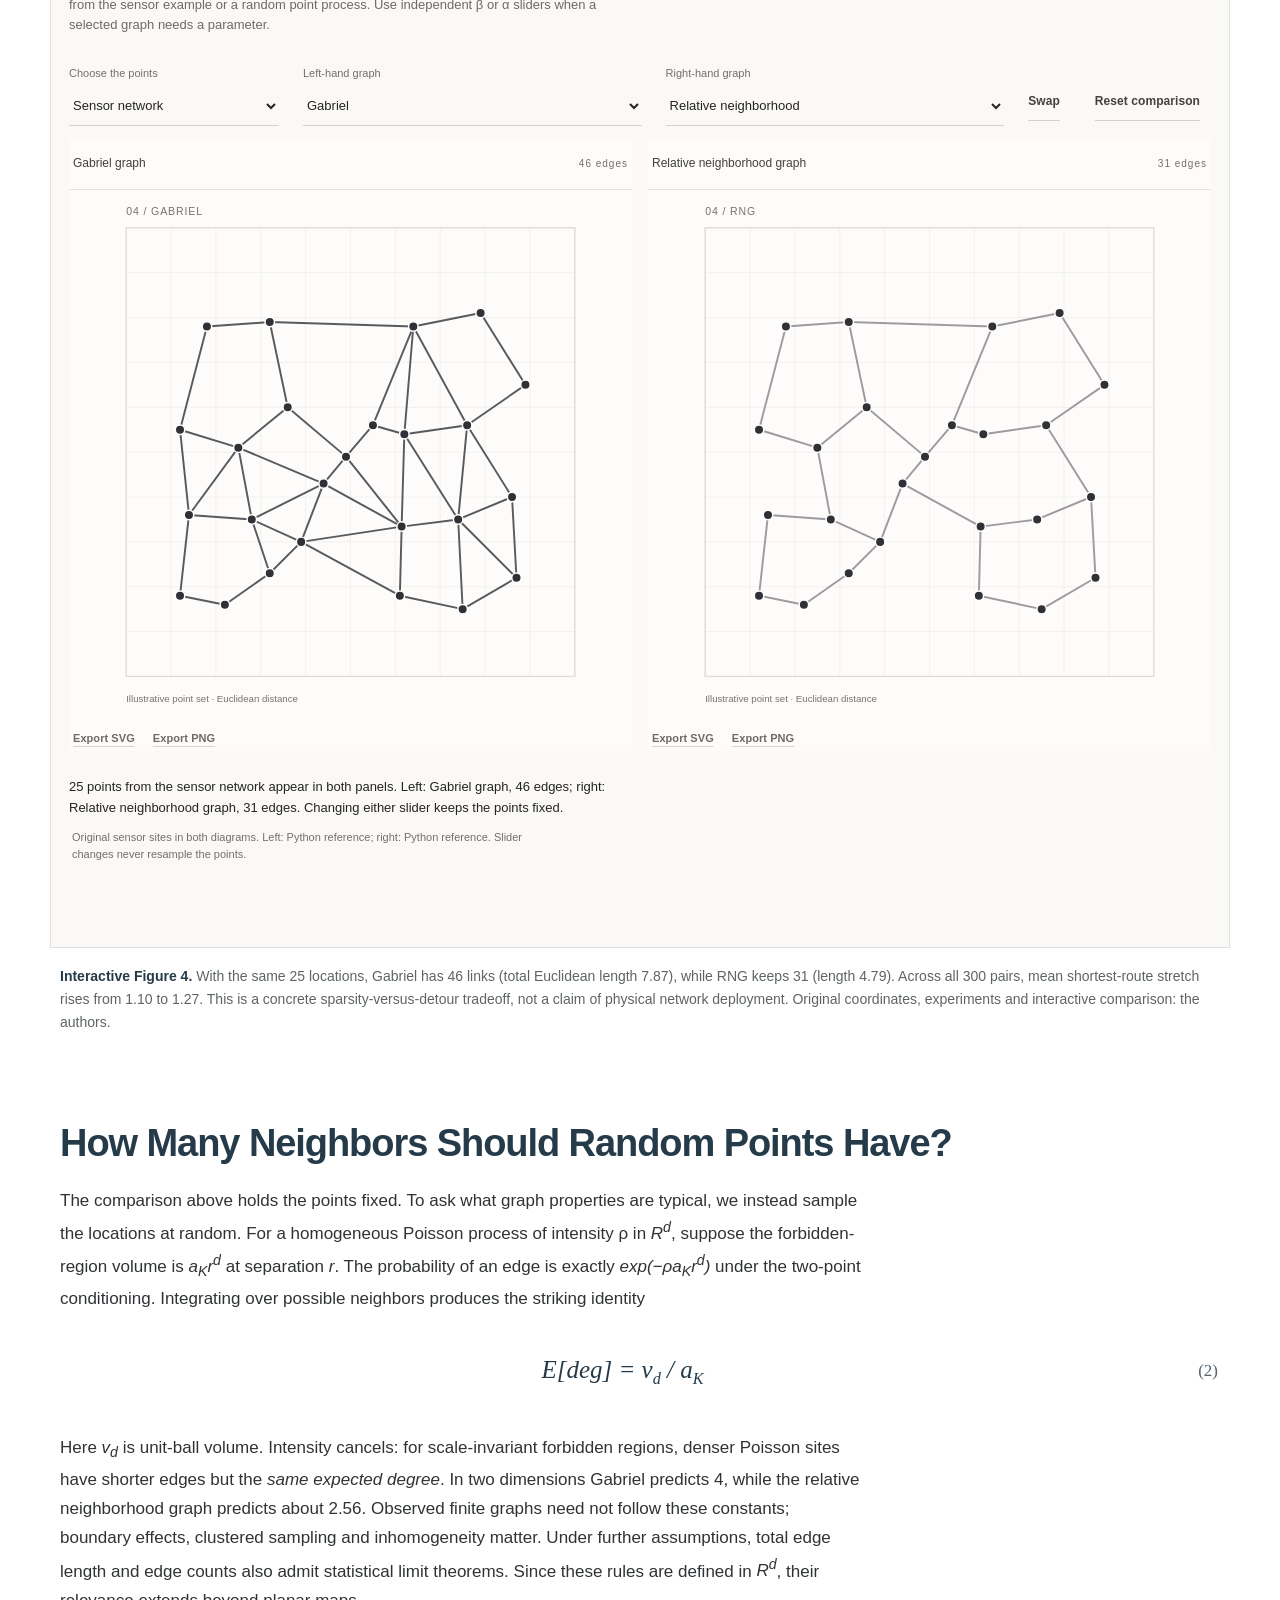
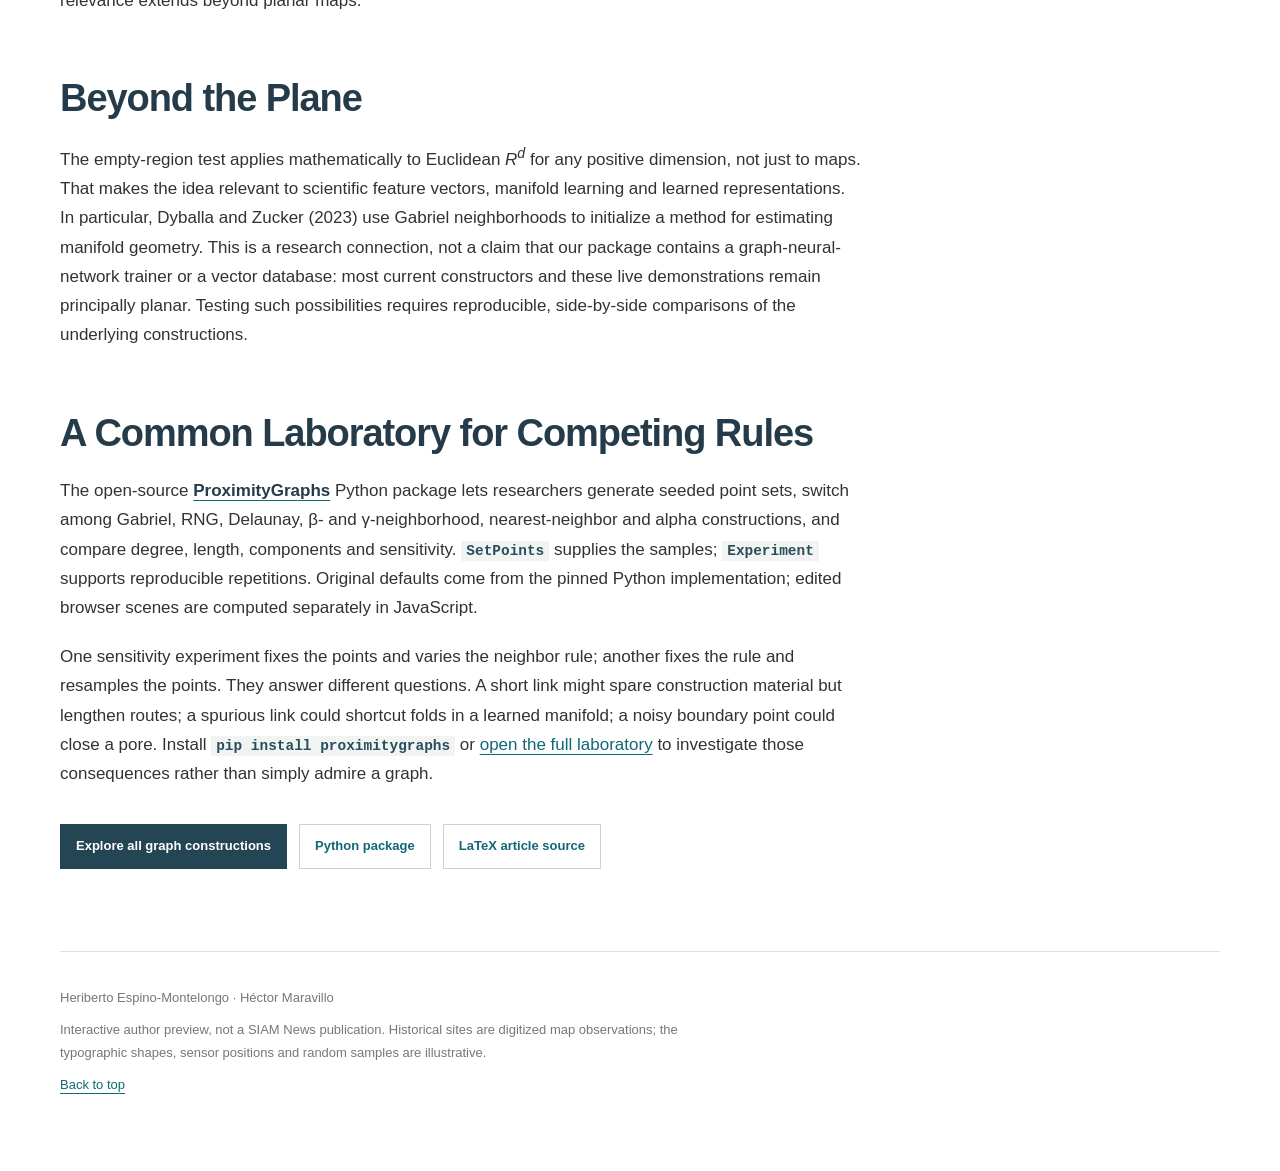
==== commit ff575ee8: "experiment022: smooth section transitions and remove repetitive third-point phrasing" ====
--- a/site/article.html
+++ b/site/article.html
@@ -34,11 +34,11 @@
     <section id="history" class="article-section">
       <h2>When Distance Defines a Neighborhood</h2>
       <p>In his revised map for the 1855 parish inquiry, John Snow drew a dotted <em>walking-distance equidistance boundary</em> around the Broad Street pump: a historically important precursor of a street-network Voronoi region. Our reconstruction instead partitions 13 digitized pumps by straight-line Euclidean distance, with 578 historical deaths as observations rather than vertices. The key is not that Snow's reasoning failed, but that his distance metric followed streets and our geometric model uses straight lines. <a href="https://doi.org/10.1080/13658816.2011.577433" target="_blank" rel="noopener noreferrer">Shiode (2012)</a> revisited the case using network-based Voronoi analysis.</p>
-      <p>Gabriel and Sokal made emptiness a connection rule in their 1969 study of geographic variation: two sample sites became neighbors when their diameter disk contained no competing point. Toussaint's relative neighborhood graph (1980) replaced that disk with the intersection of two equal disks, a <em>lune</em>. Later β-skeletons, γ-neighborhoods and other variants changed the excluded region. Cardinal, Collette, and Langerman (2009) brought these rules together as <em>empty-region graphs</em> (ERGs), showing how the choice of region constrains graph properties. Each alternative makes a different assumption about what counts as nearby.</p>
+      <p>Gabriel and Sokal made emptiness a connection rule in their 1969 study of geographic variation: two sample sites became neighbors when their diameter disk contained no competing point. Toussaint's relative neighborhood graph (1980) replaced that disk with the intersection of two equal disks, a <em>lune</em>. Later β-skeletons, γ-neighborhoods and other variants changed the excluded region. Cardinal, Collette, and Langerman (2009) brought these rules together as <em>empty-region graphs</em> (ERGs), showing how the choice of region constrains graph properties. Each alternative makes a different assumption about what counts as nearby. Those choices will guide the interactive examples: first spatial allocation, then shape reconstruction, and finally graph connectivity.</p>
     </section>
     <section id="applications" class="article-section">
       <h2>Inspect the Decisions, Not Just the Drawings</h2>
-      <p>The print-oriented draft selects three figures (historical map, alpha shape, and graph comparison); this online companion keeps all <strong>four</strong> live constructions. Print Figure 3 corresponds to Interactive Figure 4; the empty-lune sensor inspector is Interactive Figure 3 and remains online-only. Move one point and watch a cell move, a letter's counter close, or a candidate link disappear. Then keep the points fixed and switch graph rules: the difference comes from the mathematical model, not the sample.</p>
+      <p>The print-oriented draft selects three figures (historical map, alpha shape, and graph comparison); this online companion keeps all <strong>four</strong> live constructions. Print Figure 3 corresponds to Interactive Figure 4; the empty-lune sensor inspector is Interactive Figure 3 and remains online-only. Move one point and watch a cell move, a letter's counter close, or a candidate link disappear. Then keep the points fixed and switch graph rules: the difference comes from the mathematical model, not the sample. We start with nearest-facility geometry before examining how the same spatial reasoning can recover a boundary.</p>
     </section>
     <figure class="interactive-figure" id="figure1">
       <div class="figure-top"><h3>Spatial allocation and historical maps</h3><a href="./?embed=water" target="_blank" rel="noopener noreferrer">Open Figure 1 in a new tab</a></div>
@@ -59,16 +59,16 @@
     <section class="article-section" id="persistent-homology">
       <h2>From Alpha Boundaries to Persistent Topology</h2>
       <p><a href="https://doi.org/10.1007/s00454-002-2885-2" target="_blank" rel="noopener noreferrer">Edelsbrunner, Letscher, and Zomorodian (2002)</a> developed persistence to distinguish durable topological features from those appearing briefly as scale changes. <a href="https://doi.org/10.1073/pnas.1520877113" target="_blank" rel="noopener noreferrer">Hiraoka et al. (2016)</a> used such persistence diagrams to identify hierarchical ring structures in amorphous materials; <a href="https://pmc.ncbi.nlm.nih.gov/articles/PMC10951800/" target="_blank" rel="noopener noreferrer">more recent microscopy work</a> uses three-dimensional persistent homology in cell and organelle segmentation.</p>
-      <p><strong>Collaboration invitation:</strong> ProximityGraphs does not currently compute persistence diagrams. Researchers in computational topology are invited to help design and validate alpha-complex filtrations, Betti curves, persistence barcodes, and stability tests on sampled geometric data. <a href="https://github.com/ProximityGraphs/ProximityGraphs/issues" target="_blank" rel="noopener noreferrer">Discuss or propose an implementation on GitHub</a>.</p>
+      <p>ProximityGraphs does not currently compute persistence diagrams. Researchers in computational topology are invited to help design and validate alpha-complex filtrations, Betti curves, persistence barcodes, and stability tests on sampled geometric data. <a href="https://github.com/ProximityGraphs/ProximityGraphs/issues" target="_blank" rel="noopener noreferrer">Discuss or propose an implementation on GitHub</a>. The same sensitivity that changes a hole also governs whether a proposed graph edge survives.</p>
     </section>
     <section class="article-section" id="empty-regions">
-      <h2>The Third Point Has a Veto</h2>
+      <h2>When Empty Space Determines an Edge</h2>
       <p>An edge between <em>p</em> and <em>q</em> survives when their excluded region contains no other observed site. For a finite point set <em>P</em> and forbidden region <em>K(p,q)</em>, the decision is</p>
       <div class="equation" role="math" aria-label="An edge p q exists if and only if K of p q intersection P without p and q is empty. Equation one.">
         <span>{p,q} ∈ E<sub>K</sub>(P) ⇔ K(p,q) ∩ (P ∖ {p,q}) = ∅</span><span class="equation-number">(1)</span>
       </div>
       <p><strong>A useful inclusion law:</strong> if K<sub>1</sub>(p,q) ⊆ K<sub>2</sub>(p,q) for every candidate pair, then E<sub>K2</sub>(P) ⊆ E<sub>K1</sub>(P). Enlarging the forbidden region can only remove links, not create them. This is the empty-region graph principle studied by <a href="https://doi.org/10.1016/j.comgeo.2008.09.003" target="_blank" rel="noopener noreferrer">Cardinal, Collette, and Langerman (2009)</a>.</p>
-      <p>Gabriel uses a disk; relative neighborhood uses a larger lune; β-skeletons vary the excluded geometry continuously. A rejected edge carries a geometric explanation, but a surviving edge is still only a <em>candidate</em> physical radio link.</p>
+      <p>Gabriel uses a disk; relative neighborhood uses a larger lune; β-skeletons vary the excluded geometry continuously. A rejected edge carries a geometric explanation, but a surviving edge is still only a <em>candidate</em> physical radio link. Inspecting such exclusions is the first step; comparing the networks they produce reveals their consequences for routes and connectivity.</p>
     </section>
     <figure class="interactive-figure" id="figure3">
       <div class="figure-top"><h3>Sensor-network candidates and empty lenses</h3><a href="./?embed=sensors" target="_blank" rel="noopener noreferrer">Open Figure 3 in a new tab</a></div>
@@ -88,15 +88,15 @@
     </figure>
     <section class="article-section" id="probability">
       <h2>How Many Neighbors Should Random Points Have?</h2>
-      <p>For a homogeneous Poisson process of intensity ρ in <em>R<sup>d</sup></em>, suppose the forbidden-region volume is <em>a<sub>K</sub>r<sup>d</sup></em> at separation <em>r</em>. The probability of an edge is exactly <em>exp(−ρa<sub>K</sub>r<sup>d</sup>)</em> under the two-point conditioning. Integrating over possible neighbors produces the striking identity</p>
+      <p>The comparison above holds the points fixed. To ask what graph properties are typical, we instead sample the locations at random. For a homogeneous Poisson process of intensity ρ in <em>R<sup>d</sup></em>, suppose the forbidden-region volume is <em>a<sub>K</sub>r<sup>d</sup></em> at separation <em>r</em>. The probability of an edge is exactly <em>exp(−ρa<sub>K</sub>r<sup>d</sup>)</em> under the two-point conditioning. Integrating over possible neighbors produces the striking identity</p>
       <div class="equation" role="math" aria-label="Expected degree equals v sub d divided by a sub K. Equation two.">
         <span>E[deg] = v<sub>d</sub> / a<sub>K</sub></span><span class="equation-number">(2)</span>
       </div>
-      <p>Here <em>v<sub>d</sub></em> is unit-ball volume. Intensity cancels: for scale-invariant forbidden regions, denser Poisson sites have shorter edges but the <em>same expected degree</em>. In two dimensions Gabriel predicts 4, while the relative neighborhood graph predicts about 2.56. Observed finite graphs need not follow these constants; boundary effects, clustered sampling and inhomogeneity matter. Under further assumptions, total edge length and edge counts also admit statistical limit theorems.</p>
+      <p>Here <em>v<sub>d</sub></em> is unit-ball volume. Intensity cancels: for scale-invariant forbidden regions, denser Poisson sites have shorter edges but the <em>same expected degree</em>. In two dimensions Gabriel predicts 4, while the relative neighborhood graph predicts about 2.56. Observed finite graphs need not follow these constants; boundary effects, clustered sampling and inhomogeneity matter. Under further assumptions, total edge length and edge counts also admit statistical limit theorems. Since these rules are defined in <em>R<sup>d</sup></em>, their relevance extends beyond planar maps.</p>
     </section>
     <section class="article-section" id="dimensions">
       <h2>Beyond the Plane</h2>
-      <p>The empty-region test applies mathematically to Euclidean <em>R<sup>d</sup></em> for any positive dimension, not just to maps. That makes the idea relevant to scientific feature vectors, manifold learning and learned representations. In particular, Dyballa and Zucker (2023) use Gabriel neighborhoods to initialize a method for estimating manifold geometry. This is a research connection, not a claim that our package contains a graph-neural-network trainer or a vector database: most current constructors and these live demonstrations remain principally planar.</p>
+      <p>The empty-region test applies mathematically to Euclidean <em>R<sup>d</sup></em> for any positive dimension, not just to maps. That makes the idea relevant to scientific feature vectors, manifold learning and learned representations. In particular, Dyballa and Zucker (2023) use Gabriel neighborhoods to initialize a method for estimating manifold geometry. This is a research connection, not a claim that our package contains a graph-neural-network trainer or a vector database: most current constructors and these live demonstrations remain principally planar. Testing such possibilities requires reproducible, side-by-side comparisons of the underlying constructions.</p>
     </section>
     <section class="article-section" id="software">
       <h2>A Common Laboratory for Competing Rules</h2>
